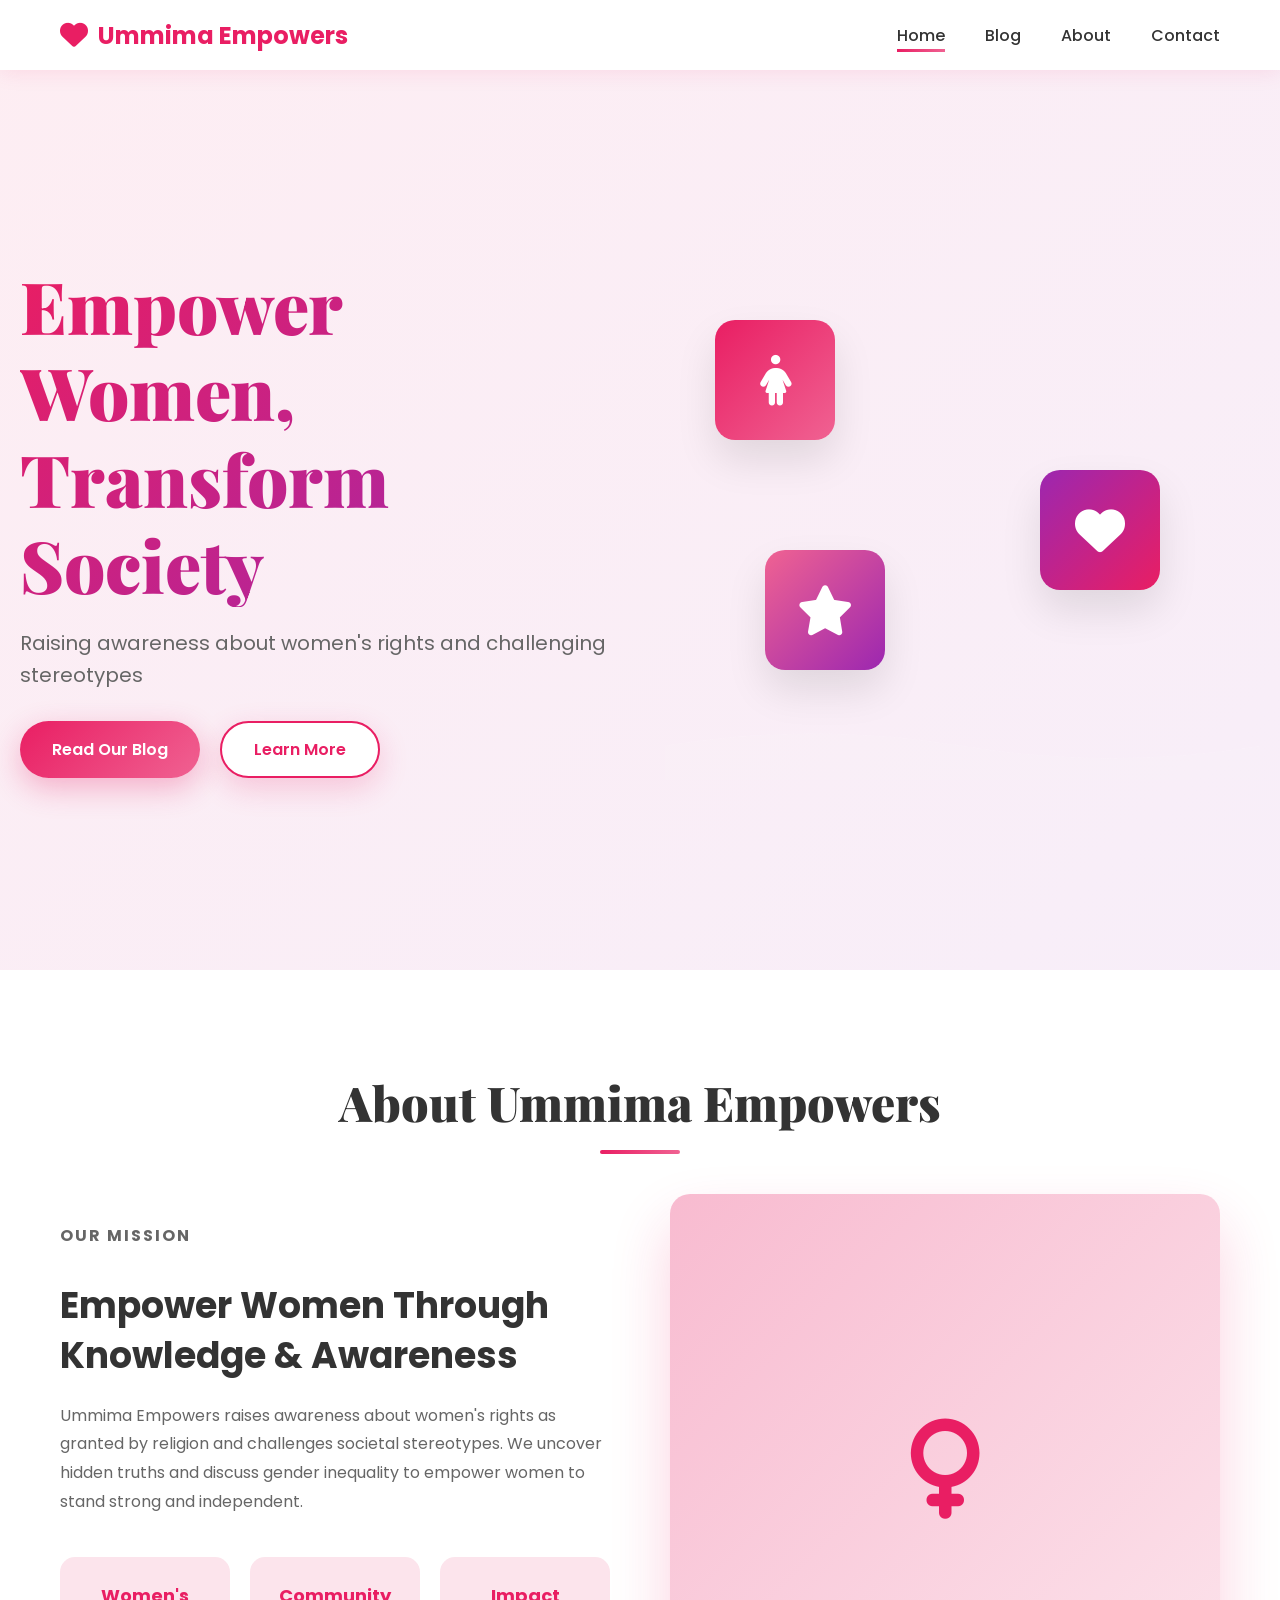
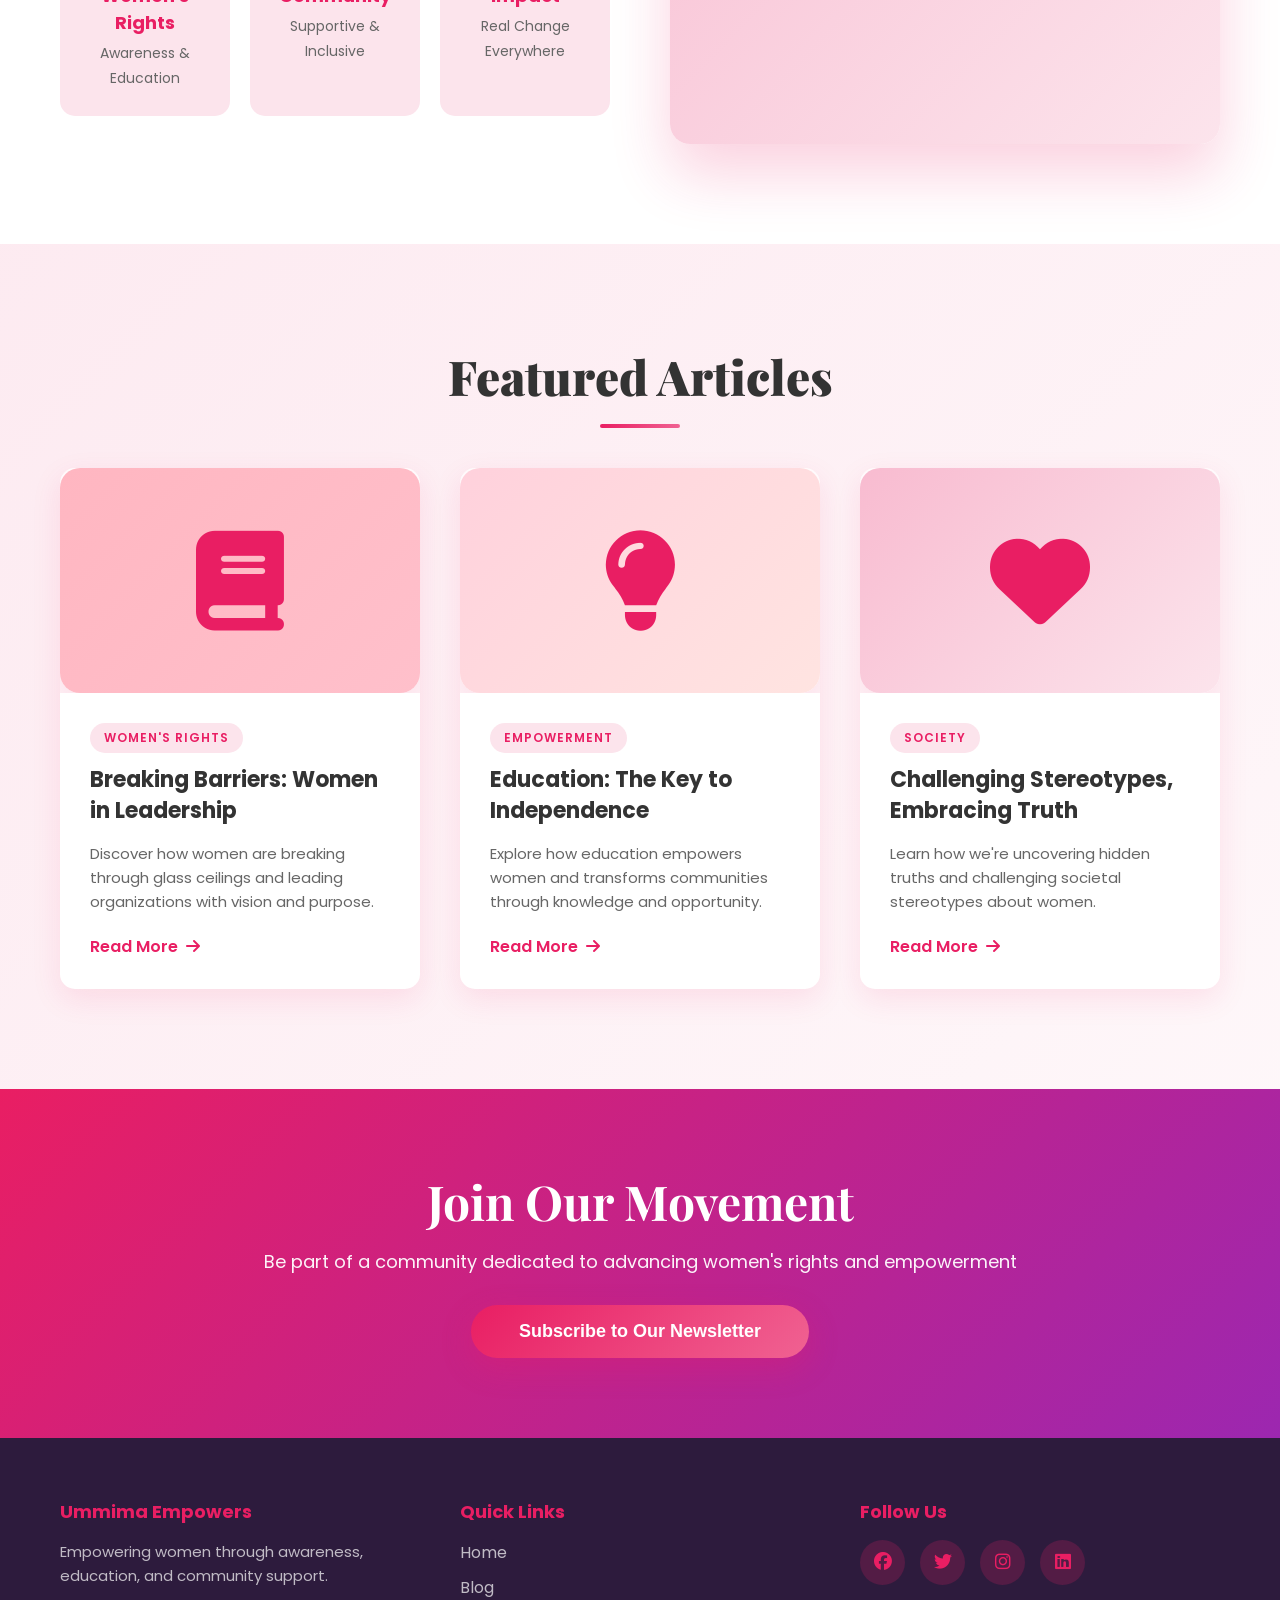
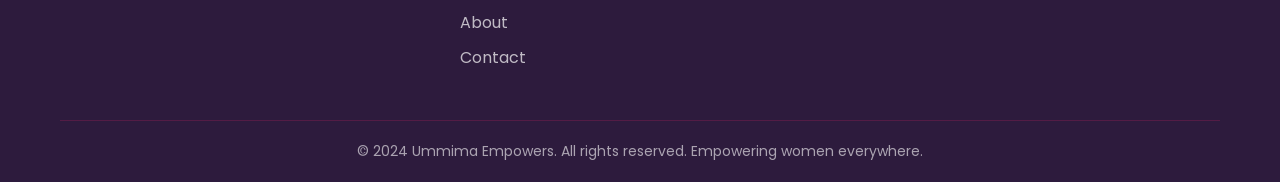
==== index.html @ eef32102 "Initial commit: Create UmmimaEmpowers blogging website with pink theme, animations, and responsive d" ====
<!DOCTYPE html>
<html lang="en">
<head>
    <meta charset="UTF-8">
    <meta name="viewport" content="width=device-width, initial-scale=1.0">
    <title>Ummima Empowers - Women's Rights & Empowerment</title>
    <link rel="stylesheet" href="css/styles.css">
    <link rel="stylesheet" href="https://cdnjs.cloudflare.com/ajax/libs/font-awesome/6.4.0/css/all.min.css">
    <link href="https://fonts.googleapis.com/css2?family=Poppins:wght@300;400;600;700;800&family=Playfair+Display:wght@700;900&display=swap" rel="stylesheet">
</head>
<body>
    <!-- Navigation Bar -->
    <nav class="navbar">
        <div class="nav-container">
            <div class="logo">
                <i class="fas fa-heart"></i>
                <span>Ummima Empowers</span>
            </div>
            <ul class="nav-menu">
                <li><a href="#home" class="nav-link active">Home</a></li>
                <li><a href="blog.html" class="nav-link">Blog</a></li>
                <li><a href="#about" class="nav-link">About</a></li>
                <li><a href="#contact" class="nav-link">Contact</a></li>
            </ul>
            <div class="hamburger">
                <span></span>
                <span></span>
                <span></span>
            </div>
        </div>
    </nav>

    <!-- Hero Section -->
    <section id="home" class="hero">
        <div class="hero-content">
            <h1 class="hero-title">Empower Women, Transform Society</h1>
            <p class="hero-subtitle">Raising awareness about women's rights and challenging stereotypes</p>
            <div class="hero-buttons">
                <a href="blog.html" class="btn btn-primary">Read Our Blog</a>
                <a href="#about" class="btn btn-secondary">Learn More</a>
            </div>
        </div>
        <div class="hero-image">
            <div class="floating-card card-1">
                <i class="fas fa-female"></i>
            </div>
            <div class="floating-card card-2">
                <i class="fas fa-heart"></i>
            </div>
            <div class="floating-card card-3">
                <i class="fas fa-star"></i>
            </div>
            <svg class="wave" viewBox="0 0 1200 120" preserveAspectRatio="none">
                <path d="M0,50 Q300,0 600,50 T1200,50 L1200,120 L0,120 Z" fill="#fff"></path>
            </svg>
        </div>
    </section>

    <!-- About Section -->
    <section id="about" class="about">
        <div class="container">
            <h2 class="section-title">About Ummima Empowers</h2>
            <div class="about-content">
                <div class="about-text">
                    <p class="highlight-text">Our Mission</p>
                    <h3>Empower Women Through Knowledge & Awareness</h3>
                    <p>Ummima Empowers raises awareness about women's rights as granted by religion and challenges societal stereotypes. We uncover hidden truths and discuss gender inequality to empower women to stand strong and independent.</p>
                    <div class="stats">
                        <div class="stat-item">
                            <h4>Women's Rights</h4>
                            <p>Awareness & Education</p>
                        </div>
                        <div class="stat-item">
                            <h4>Community</h4>
                            <p>Supportive & Inclusive</p>
                        </div>
                        <div class="stat-item">
                            <h4>Impact</h4>
                            <p>Real Change Everywhere</p>
                        </div>
                    </div>
                </div>
                <div class="about-image">
                    <div class="image-wrapper">
                        <div class="image-placeholder">
                            <i class="fas fa-venus"></i>
                        </div>
                    </div>
                </div>
            </div>
        </div>
    </section>

    <!-- Featured Articles -->
    <section class="featured-articles">
        <div class="container">
            <h2 class="section-title">Featured Articles</h2>
            <div class="articles-grid">
                <article class="article-card">
                    <div class="article-image">
                        <div class="image-placeholder pink-1">
                            <i class="fas fa-book"></i>
                        </div>
                    </div>
                    <div class="article-content">
                        <span class="article-category">Women's Rights</span>
                        <h3>Breaking Barriers: Women in Leadership</h3>
                        <p>Discover how women are breaking through glass ceilings and leading organizations with vision and purpose.</p>
                        <a href="blog.html" class="read-more">Read More <i class="fas fa-arrow-right"></i></a>
                    </div>
                </article>

                <article class="article-card">
                    <div class="article-image">
                        <div class="image-placeholder pink-2">
                            <i class="fas fa-lightbulb"></i>
                        </div>
                    </div>
                    <div class="article-content">
                        <span class="article-category">Empowerment</span>
                        <h3>Education: The Key to Independence</h3>
                        <p>Explore how education empowers women and transforms communities through knowledge and opportunity.</p>
                        <a href="blog.html" class="read-more">Read More <i class="fas fa-arrow-right"></i></a>
                    </div>
                </article>

                <article class="article-card">
                    <div class="article-image">
                        <div class="image-placeholder pink-3">
                            <i class="fas fa-heart"></i>
                        </div>
                    </div>
                    <div class="article-content">
                        <span class="article-category">Society</span>
                        <h3>Challenging Stereotypes, Embracing Truth</h3>
                        <p>Learn how we're uncovering hidden truths and challenging societal stereotypes about women.</p>
                        <a href="blog.html" class="read-more">Read More <i class="fas fa-arrow-right"></i></a>
                    </div>
                </article>
            </div>
        </div>
    </section>

    <!-- Call to Action -->
    <section class="cta-section">
        <div class="container">
            <h2>Join Our Movement</h2>
            <p>Be part of a community dedicated to advancing women's rights and empowerment</p>
            <button class="btn btn-primary btn-large">Subscribe to Our Newsletter</button>
        </div>
    </section>

    <!-- Footer -->
    <footer class="footer">
        <div class="container">
            <div class="footer-content">
                <div class="footer-section">
                    <h4>Ummima Empowers</h4>
                    <p>Empowering women through awareness, education, and community support.</p>
                </div>
                <div class="footer-section">
                    <h4>Quick Links</h4>
                    <ul>
                        <li><a href="#home">Home</a></li>
                        <li><a href="blog.html">Blog</a></li>
                        <li><a href="#about">About</a></li>
                        <li><a href="#contact">Contact</a></li>
                    </ul>
                </div>
                <div class="footer-section">
                    <h4>Follow Us</h4>
                    <div class="social-links">
                        <a href="#" class="social-link"><i class="fab fa-facebook"></i></a>
                        <a href="#" class="social-link"><i class="fab fa-twitter"></i></a>
                        <a href="#" class="social-link"><i class="fab fa-instagram"></i></a>
                        <a href="#" class="social-link"><i class="fab fa-linkedin"></i></a>
                    </div>
                </div>
            </div>
            <div class="footer-bottom">
                <p>&copy; 2024 Ummima Empowers. All rights reserved. Empowering women everywhere.</p>
            </div>
        </div>
    </footer>

    <script src="js/script.js"></script>
</body>
</html>
---- css/styles.css ----
:root {
    --primary-pink: #E91E63;
    --light-pink: #F8BBD0;
    --lighter-pink: #FCE4EC;
    --dark-pink: #C2185B;
    --accent-purple: #9C27B0;
    --accent-rose: #F06292;
    --dark-bg: #2d1b3d;
    --text-dark: #333333;
    --text-light: #666666;
    --white: #ffffff;
    --light-gray: #f5f5f5;
    --border-color: #e0e0e0;
}

* {
    margin: 0;
    padding: 0;
    box-sizing: border-box;
}

html {
    scroll-behavior: smooth;
}

body {
    font-family: 'Poppins', sans-serif;
    color: var(--text-dark);
    background-color: var(--white);
    overflow-x: hidden;
}

.container {
    max-width: 1200px;
    margin: 0 auto;
    padding: 0 20px;
}

/* ===== NAVIGATION ===== */
.navbar {
    position: fixed;
    top: 0;
    width: 100%;
    background: rgba(255, 255, 255, 0.95);
    backdrop-filter: blur(10px);
    box-shadow: 0 2px 20px rgba(233, 30, 99, 0.1);
    z-index: 1000;
    transition: all 0.3s ease;
}

.nav-container {
    max-width: 1200px;
    margin: 0 auto;
    padding: 0 20px;
    display: flex;
    justify-content: space-between;
    align-items: center;
    height: 70px;
}

.logo {
    font-size: 24px;
    font-weight: 700;
    color: var(--primary-pink);
    display: flex;
    align-items: center;
    gap: 10px;
    animation: fadeInDown 0.6s ease;
}

.logo i {
    font-size: 28px;
}

.nav-menu {
    display: flex;
    list-style: none;
    gap: 40px;
    animation: fadeInDown 0.6s ease 0.1s both;
}

.nav-link {
    text-decoration: none;
    color: var(--text-dark);
    font-weight: 500;
    position: relative;
    transition: all 0.3s ease;
}

.nav-link::after {
    content: '';
    position: absolute;
    bottom: -5px;
    left: 0;
    width: 0;
    height: 3px;
    background: linear-gradient(90deg, var(--primary-pink), var(--accent-rose));
    transition: width 0.3s ease;
}

.nav-link:hover::after,
.nav-link.active::after {
    width: 100%;
}

.hamburger {
    display: none;
    flex-direction: column;
    cursor: pointer;
    gap: 5px;
}

.hamburger span {
    width: 25px;
    height: 3px;
    background: var(--primary-pink);
    border-radius: 3px;
    transition: all 0.3s ease;
}

/* ===== HERO SECTION ===== */
.hero {
    margin-top: 70px;
    padding: 100px 20px;
    background: linear-gradient(135deg, rgba(233, 30, 99, 0.08) 0%, rgba(156, 39, 176, 0.08) 100%);
    min-height: 100vh;
    display: flex;
    align-items: center;
    justify-content: space-between;
    gap: 50px;
    position: relative;
    overflow: hidden;
}

.hero-content {
    flex: 1;
    z-index: 2;
    animation: slideInLeft 0.8s ease;
}

.hero-title {
    font-family: 'Playfair Display', serif;
    font-size: 72px;
    font-weight: 900;
    color: var(--text-dark);
    margin-bottom: 20px;
    line-height: 1.2;
    background: linear-gradient(135deg, var(--primary-pink), var(--accent-purple));
    -webkit-background-clip: text;
    -webkit-text-fill-color: transparent;
    background-clip: text;
}

.hero-subtitle {
    font-size: 20px;
    color: var(--text-light);
    margin-bottom: 30px;
    line-height: 1.6;
}

.hero-buttons {
    display: flex;
    gap: 20px;
    flex-wrap: wrap;
}

.btn {
    padding: 14px 32px;
    border: none;
    border-radius: 50px;
    font-size: 16px;
    font-weight: 600;
    cursor: pointer;
    transition: all 0.3s ease;
    text-decoration: none;
    display: inline-flex;
    align-items: center;
    gap: 8px;
    position: relative;
    overflow: hidden;
}

.btn::before {
    content: '';
    position: absolute;
    top: 50%;
    left: 50%;
    width: 0;
    height: 0;
    border-radius: 50%;
    background: rgba(255, 255, 255, 0.3);
    transform: translate(-50%, -50%);
    transition: width 0.6s, height 0.6s;
}

.btn:hover::before {
    width: 300px;
    height: 300px;
}

.btn-primary {
    background: linear-gradient(135deg, var(--primary-pink), var(--accent-rose));
    color: var(--white);
    box-shadow: 0 10px 30px rgba(233, 30, 99, 0.3);
}

.btn-primary:hover {
    transform: translateY(-3px);
    box-shadow: 0 15px 40px rgba(233, 30, 99, 0.4);
}

.btn-secondary {
    background: var(--white);
    color: var(--primary-pink);
    border: 2px solid var(--primary-pink);
    box-shadow: 0 10px 30px rgba(233, 30, 99, 0.2);
}

.btn-secondary:hover {
    background: var(--lighter-pink);
    transform: translateY(-3px);
}

.btn-large {
    padding: 16px 48px;
    font-size: 18px;
}

.btn-full {
    width: 100%;
}

.hero-image {
    flex: 1;
    position: relative;
    height: 500px;
    animation: slideInRight 0.8s ease;
}

.floating-card {
    position: absolute;
    width: 120px;
    height: 120px;
    border-radius: 20px;
    display: flex;
    align-items: center;
    justify-content: center;
    font-size: 50px;
    color: var(--white);
    box-shadow: 0 20px 40px rgba(0, 0, 0, 0.1);
    animation: float 4s ease-in-out infinite;
}

.card-1 {
    background: linear-gradient(135deg, var(--primary-pink), var(--accent-rose));
    top: 50px;
    left: 50px;
    animation-delay: 0s;
}

.card-2 {
    background: linear-gradient(135deg, var(--accent-purple), var(--primary-pink));
    top: 200px;
    right: 100px;
    animation-delay: 1s;
}

.card-3 {
    background: linear-gradient(135deg, var(--accent-rose), var(--accent-purple));
    bottom: 100px;
    left: 100px;
    animation-delay: 2s;
}

.wave {
    position: absolute;
    bottom: -10px;
    left: 0;
    width: 100%;
    opacity: 0.1;
}

/* ===== ABOUT SECTION ===== */
.about {
    padding: 100px 20px;
    background: var(--white);
}

.section-title {
    font-family: 'Playfair Display', serif;
    font-size: 48px;
    font-weight: 900;
    text-align: center;
    margin-bottom: 60px;
    color: var(--text-dark);
    position: relative;
    animation: fadeInUp 0.8s ease;
}

.section-title::after {
    content: '';
    position: absolute;
    bottom: -20px;
    left: 50%;
    transform: translateX(-50%);
    width: 80px;
    height: 4px;
    background: linear-gradient(90deg, var(--primary-pink), var(--accent-rose));
    border-radius: 2px;
}

.about-content {
    display: grid;
    grid-template-columns: 1fr 1fr;
    gap: 60px;
    align-items: center;
    animation: fadeInUp 0.8s ease 0.2s both;
}

.about-text h3 {
    font-size: 36px;
    color: var(--text-dark);
    margin: 15px 0 20px 0;
    line-height: 1.4;
}

.about-text p {
    font-size: 16px;
    color: var(--text-light);
    line-height: 1.8;
    margin-bottom: 30px;
}

.highlight-text {
    color: var(--primary-pink);
    font-weight: 700;
    font-size: 14px;
    text-transform: uppercase;
    letter-spacing: 2px;
}

.stats {
    display: grid;
    grid-template-columns: repeat(3, 1fr);
    gap: 20px;
    margin-top: 40px;
}

.stat-item {
    padding: 25px;
    background: var(--lighter-pink);
    border-radius: 15px;
    text-align: center;
    transition: all 0.3s ease;
}

.stat-item:hover {
    background: var(--light-pink);
    transform: translateY(-5px);
}

.stat-item h4 {
    color: var(--primary-pink);
    font-size: 18px;
    margin-bottom: 5px;
}

.stat-item p {
    font-size: 14px;
    color: var(--text-light);
    margin: 0;
}

.about-image {
    position: relative;
    animation: slideInRight 0.8s ease 0.4s both;
}

.image-wrapper {
    position: relative;
    width: 100%;
    aspect-ratio: 1;
}

.image-placeholder {
    width: 100%;
    height: 100%;
    border-radius: 20px;
    display: flex;
    align-items: center;
    justify-content: center;
    font-size: 100px;
    background: linear-gradient(135deg, var(--light-pink), var(--lighter-pink));
    color: var(--primary-pink);
    box-shadow: 0 30px 60px rgba(233, 30, 99, 0.2);
    animation: pulse 3s ease-in-out infinite;
}

.image-placeholder.pink-1 {
    background: linear-gradient(135deg, #FFB6C1, #FFC0CB);
}

.image-placeholder.pink-2 {
    background: linear-gradient(135deg, #FFD1DC, #FFE4E1);
}

.image-placeholder.pink-3 {
    background: linear-gradient(135deg, #F8BBD0, #FCE4EC);
}

.image-placeholder.pink-gradient {
    background: linear-gradient(135deg, var(--primary-pink), var(--accent-rose));
    color: var(--white);
}

.image-placeholder.pink-gradient-alt {
    background: linear-gradient(135deg, var(--accent-purple), var(--primary-pink));
    color: var(--white);
}

.image-placeholder.large {
    font-size: 120px;
}

/* ===== FEATURED ARTICLES ===== */
.featured-articles {
    padding: 100px 20px;
    background: linear-gradient(135deg, rgba(248, 187, 208, 0.3) 0%, rgba(252, 228, 236, 0.3) 100%);
}

.articles-grid {
    display: grid;
    grid-template-columns: repeat(auto-fit, minmax(300px, 1fr));
    gap: 40px;
    animation: fadeInUp 0.8s ease 0.2s both;
}

.article-card {
    background: var(--white);
    border-radius: 15px;
    overflow: hidden;
    box-shadow: 0 10px 30px rgba(233, 30, 99, 0.1);
    transition: all 0.3s ease;
    animation: slideUp 0.6s ease;
}

.article-card:hover {
    transform: translateY(-10px);
    box-shadow: 0 20px 50px rgba(233, 30, 99, 0.2);
}

.article-image {
    width: 100%;
    aspect-ratio: 16 / 10;
    overflow: hidden;
}

.article-content {
    padding: 30px;
}

.article-category {
    display: inline-block;
    background: var(--lighter-pink);
    color: var(--primary-pink);
    padding: 6px 14px;
    border-radius: 20px;
    font-size: 12px;
    font-weight: 600;
    text-transform: uppercase;
    letter-spacing: 1px;
    margin-bottom: 12px;
}

.article-content h3 {
    font-size: 22px;
    color: var(--text-dark);
    margin-bottom: 15px;
    line-height: 1.4;
    transition: all 0.3s ease;
}

.article-card:hover .article-content h3 {
    color: var(--primary-pink);
}

.article-content p {
    font-size: 15px;
    color: var(--text-light);
    line-height: 1.6;
    margin-bottom: 20px;
}

.read-more {
    color: var(--primary-pink);
    text-decoration: none;
    font-weight: 600;
    display: inline-flex;
    align-items: center;
    gap: 8px;
    transition: all 0.3s ease;
}

.read-more:hover {
    gap: 12px;
    color: var(--accent-rose);
}

/* ===== CTA SECTION ===== */
.cta-section {
    padding: 80px 20px;
    background: linear-gradient(135deg, var(--primary-pink), var(--accent-purple));
    color: var(--white);
    text-align: center;
    animation: fadeInUp 0.8s ease;
}

.cta-section h2 {
    font-family: 'Playfair Display', serif;
    font-size: 48px;
    margin-bottom: 15px;
}

.cta-section p {
    font-size: 18px;
    margin-bottom: 30px;
    opacity: 0.95;
}

/* ===== FOOTER ===== */
.footer {
    background: var(--dark-bg);
    color: var(--white);
    padding: 60px 20px 20px;
}

.footer-content {
    display: grid;
    grid-template-columns: repeat(auto-fit, minmax(250px, 1fr));
    gap: 40px;
    margin-bottom: 40px;
    animation: fadeInUp 0.8s ease;
}

.footer-section h4 {
    font-size: 18px;
    margin-bottom: 15px;
    color: var(--primary-pink);
}

.footer-section p {
    color: rgba(255, 255, 255, 0.7);
    line-height: 1.6;
    font-size: 15px;
}

.footer-section ul {
    list-style: none;
}

.footer-section ul li {
    margin-bottom: 10px;
}

.footer-section ul li a {
    color: rgba(255, 255, 255, 0.7);
    text-decoration: none;
    transition: all 0.3s ease;
    display: flex;
    align-items: center;
    gap: 8px;
}

.footer-section ul li a:hover {
    color: var(--primary-pink);
    transform: translateX(5px);
}

.social-links {
    display: flex;
    gap: 15px;
}

.social-link {
    width: 45px;
    height: 45px;
    background: rgba(233, 30, 99, 0.2);
    border-radius: 50%;
    display: flex;
    align-items: center;
    justify-content: center;
    color: var(--primary-pink);
    text-decoration: none;
    transition: all 0.3s ease;
    font-size: 18px;
}

.social-link:hover {
    background: var(--primary-pink);
    color: var(--white);
    transform: translateY(-5px);
}

.footer-bottom {
    text-align: center;
    padding-top: 20px;
    border-top: 1px solid rgba(233, 30, 99, 0.2);
    color: rgba(255, 255, 255, 0.6);
    font-size: 14px;
}

/* ===== ANIMATIONS ===== */
@keyframes fadeInDown {
    from {
        opacity: 0;
        transform: translateY(-30px);
    }
    to {
        opacity: 1;
        transform: translateY(0);
    }
}

@keyframes fadeInUp {
    from {
        opacity: 0;
        transform: translateY(30px);
    }
    to {
        opacity: 1;
        transform: translateY(0);
    }
}

@keyframes slideInLeft {
    from {
        opacity: 0;
        transform: translateX(-50px);
    }
    to {
        opacity: 1;
        transform: translateX(0);
    }
}

@keyframes slideInRight {
    from {
        opacity: 0;
        transform: translateX(50px);
    }
    to {
        opacity: 1;
        transform: translateX(0);
    }
}

@keyframes slideUp {
    from {
        opacity: 0;
        transform: translateY(20px);
    }
    to {
        opacity: 1;
        transform: translateY(0);
    }
}

@keyframes float {
    0%, 100% {
        transform: translateY(0px);
    }
    50% {
        transform: translateY(-20px);
    }
}

@keyframes pulse {
    0%, 100% {
        transform: scale(1);
    }
    50% {
        transform: scale(1.02);
    }
}

/* ===== RESPONSIVE ===== */
@media (max-width: 768px) {
    .hamburger {
        display: flex;
    }

    .nav-menu {
        position: absolute;
        top: 70px;
        left: 0;
        width: 100%;
        background: var(--white);
        flex-direction: column;
        gap: 0;
        max-height: 0;
        overflow: hidden;
        transition: max-height 0.3s ease;
    }

    .nav-menu.active {
        max-height: 400px;
    }

    .nav-menu li {
        border-bottom: 1px solid var(--border-color);
    }

    .nav-link {
        display: block;
        padding: 15px 20px;
    }

    .hero {
        flex-direction: column;
        margin-top: 70px;
        padding: 60px 20px;
        min-height: auto;
    }

    .hero-title {
        font-size: 42px;
    }

    .hero-subtitle {
        font-size: 16px;
    }

    .hero-image {
        height: 300px;
    }

    .floating-card {
        width: 80px;
        height: 80px;
        font-size: 35px;
    }

    .hero-buttons {
        flex-direction: column;
    }

    .btn {
        width: 100%;
        justify-content: center;
    }

    .about-content {
        grid-template-columns: 1fr;
        gap: 40px;
    }

    .section-title {
        font-size: 36px;
    }

    .about-text h3 {
        font-size: 28px;
    }

    .stats {
        grid-template-columns: 1fr;
    }

    .articles-grid {
        grid-template-columns: 1fr;
    }

    .cta-section h2 {
        font-size: 36px;
    }

    .cta-section p {
        font-size: 16px;
    }
}
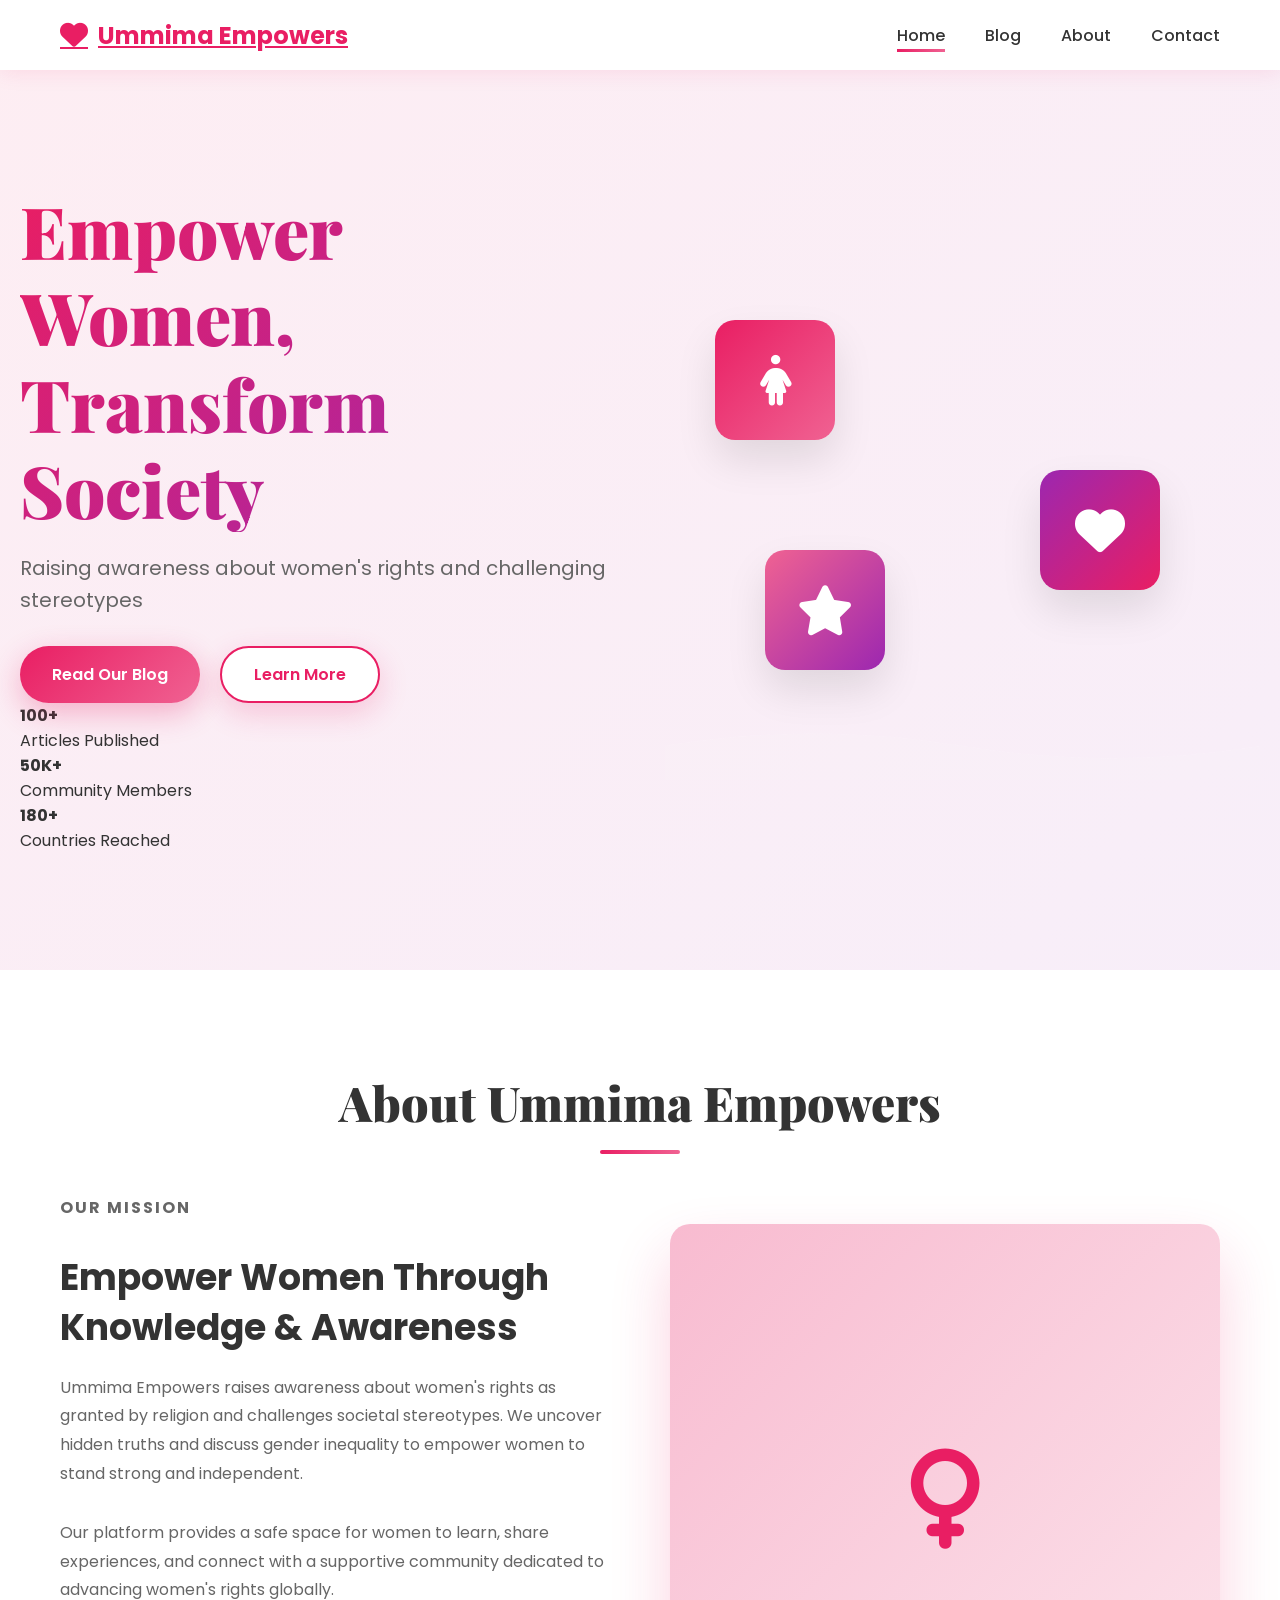
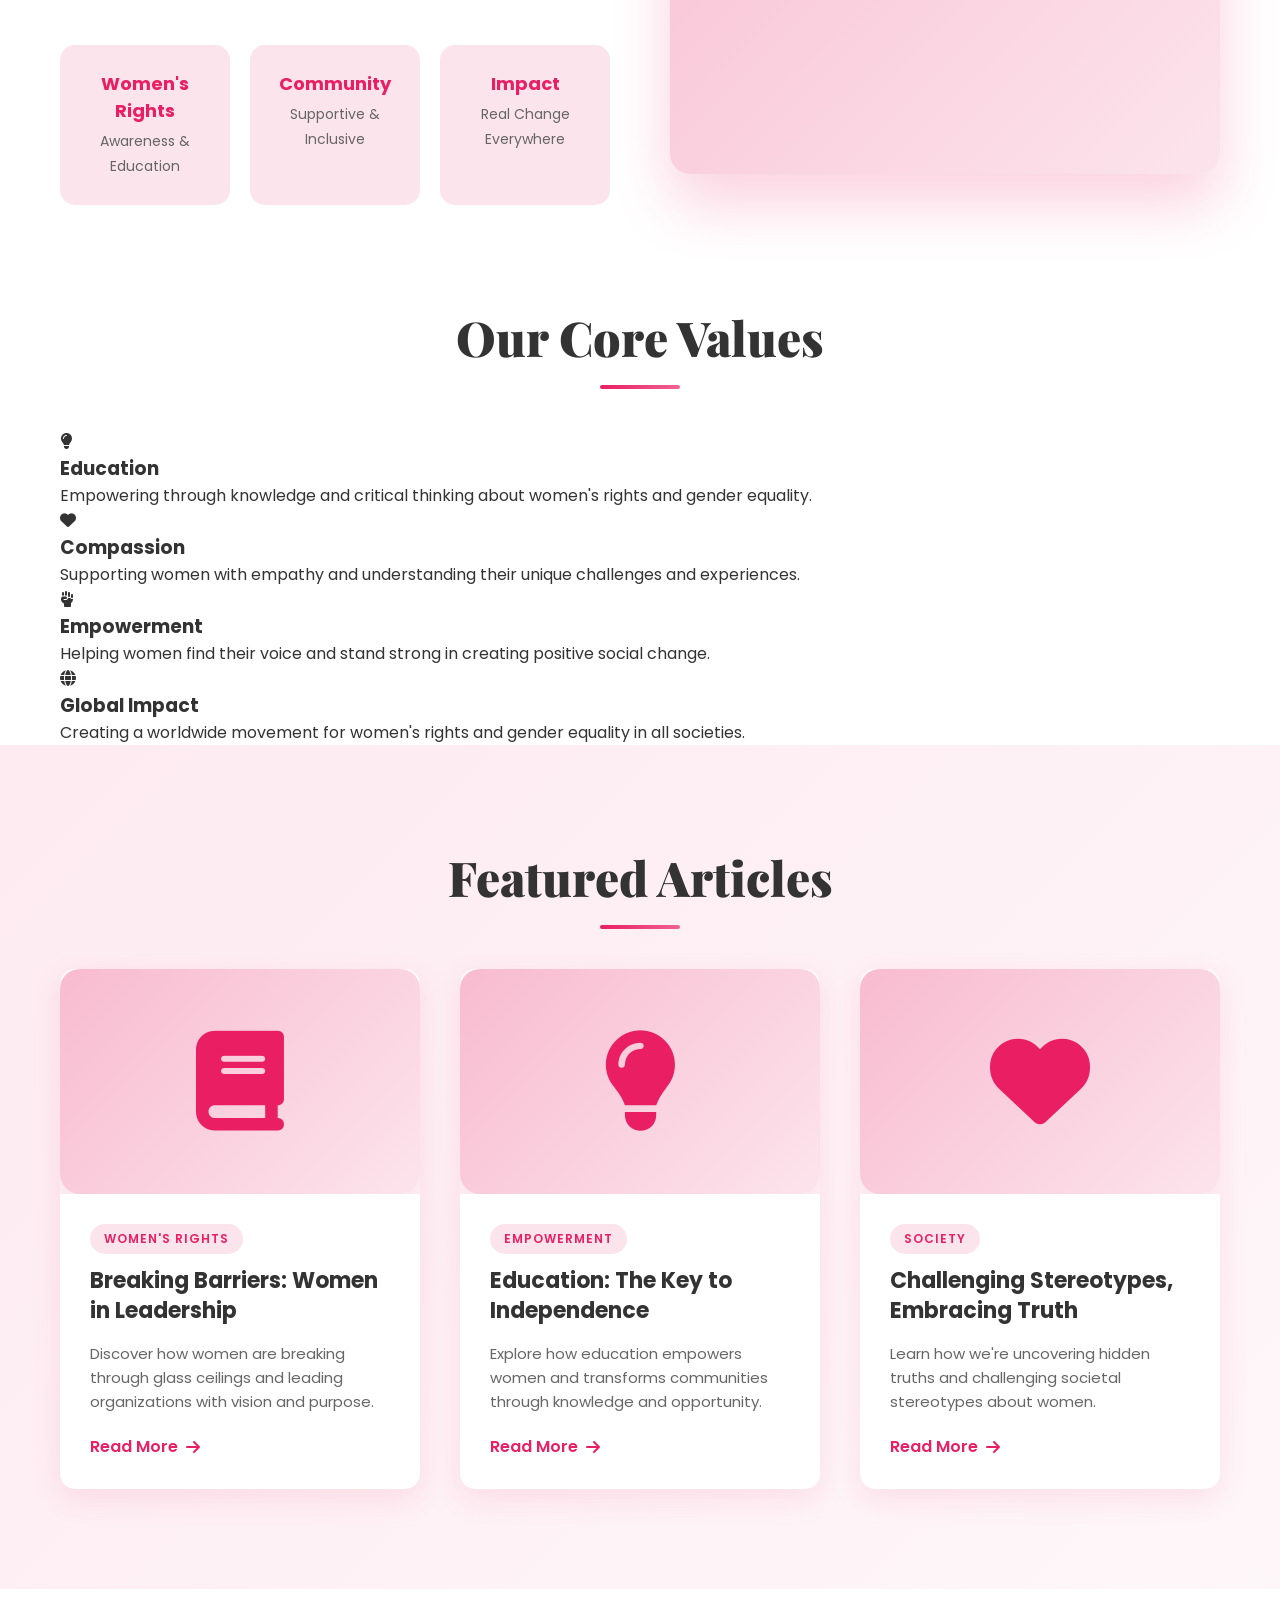
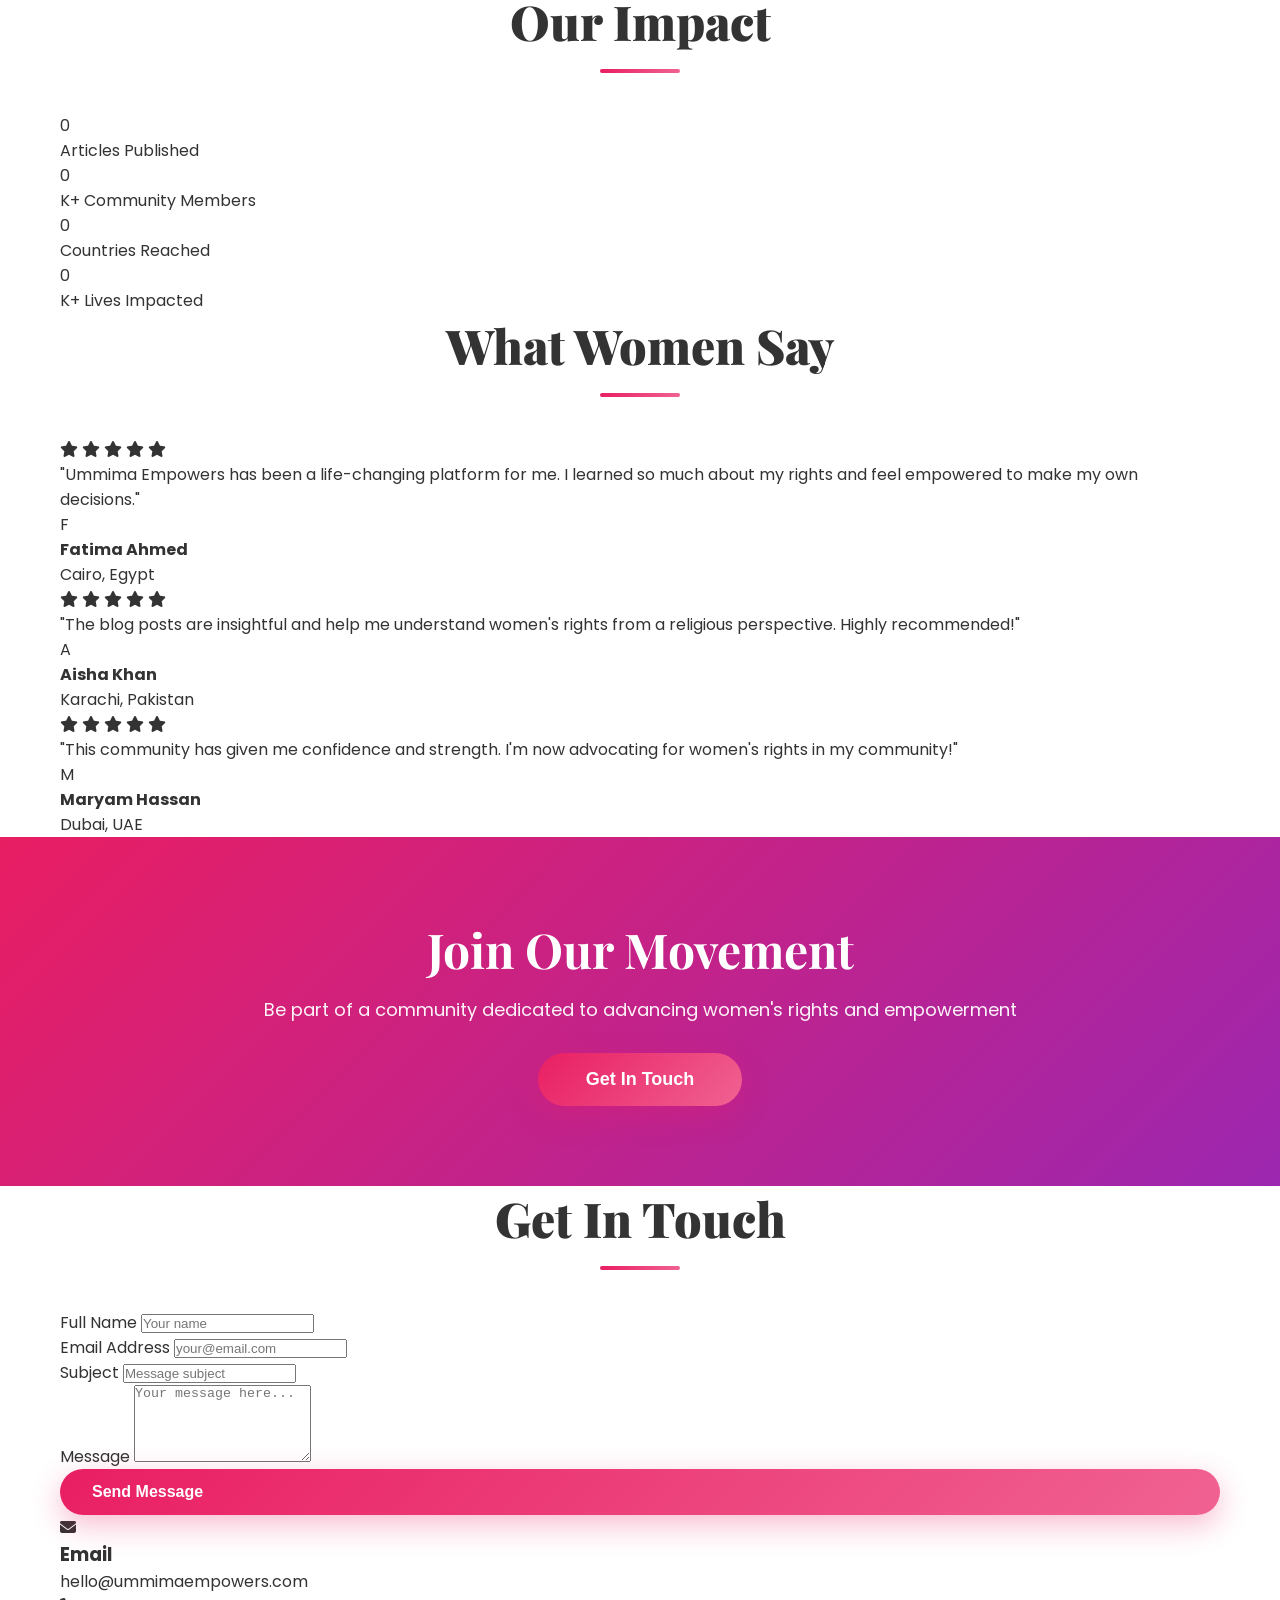
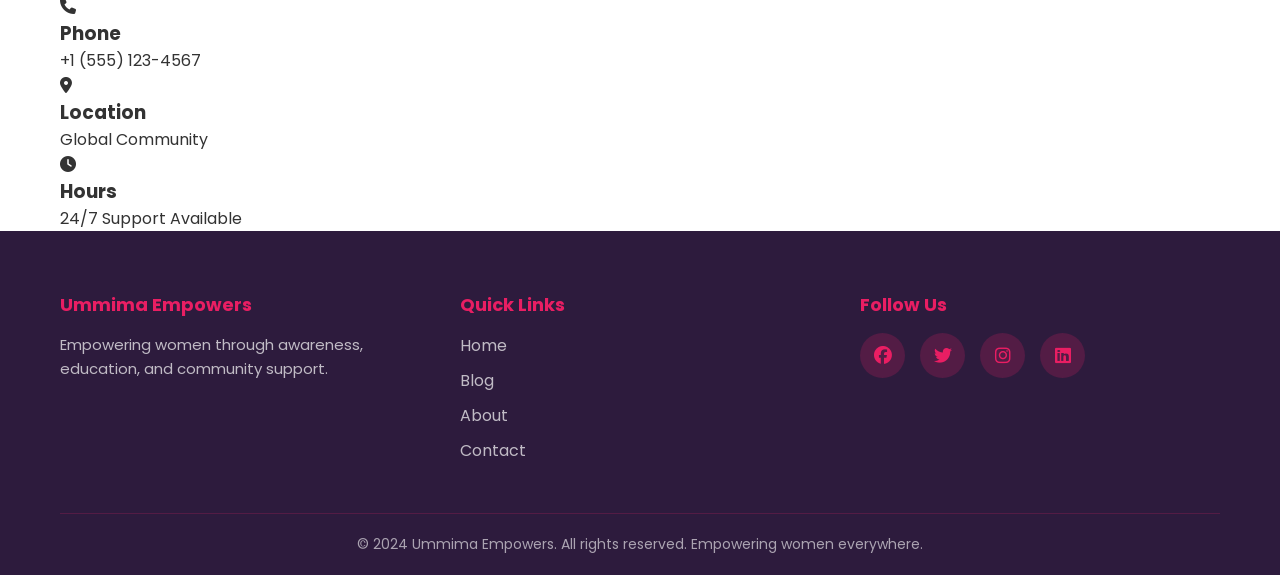
==== commit d1584fac: "Enhance home page with better animations, longer content, working contact form, and improved design" ====
--- a/index.html
+++ b/index.html
@@ -12,10 +12,10 @@
     <!-- Navigation Bar -->
     <nav class="navbar">
         <div class="nav-container">
-            <div class="logo">
+            <a href="index.html" class="logo">
                 <i class="fas fa-heart"></i>
                 <span>Ummima Empowers</span>
-            </div>
+            </a>
             <ul class="nav-menu">
                 <li><a href="#home" class="nav-link active">Home</a></li>
                 <li><a href="blog.html" class="nav-link">Blog</a></li>
@@ -33,12 +33,26 @@
     <!-- Hero Section -->
     <section id="home" class="hero">
         <div class="hero-content">
-            <h1 class="hero-title">Empower Women, Transform Society</h1>
+            <h1 class="hero-title">Empower Women,<br>Transform Society</h1>
             <p class="hero-subtitle">Raising awareness about women's rights and challenging stereotypes</p>
             <div class="hero-buttons">
                 <a href="blog.html" class="btn btn-primary">Read Our Blog</a>
                 <a href="#about" class="btn btn-secondary">Learn More</a>
             </div>
+            <div class="hero-stats">
+                <div class="hero-stat">
+                    <h4>100+</h4>
+                    <p>Articles Published</p>
+                </div>
+                <div class="hero-stat">
+                    <h4>50K+</h4>
+                    <p>Community Members</p>
+                </div>
+                <div class="hero-stat">
+                    <h4>180+</h4>
+                    <p>Countries Reached</p>
+                </div>
+            </div>
         </div>
         <div class="hero-image">
             <div class="floating-card card-1">
@@ -50,6 +64,8 @@
             <div class="floating-card card-3">
                 <i class="fas fa-star"></i>
             </div>
+            <div class="animated-circle circle-1"></div>
+            <div class="animated-circle circle-2"></div>
             <svg class="wave" viewBox="0 0 1200 120" preserveAspectRatio="none">
                 <path d="M0,50 Q300,0 600,50 T1200,50 L1200,120 L0,120 Z" fill="#fff"></path>
             </svg>
@@ -65,16 +81,17 @@
                     <p class="highlight-text">Our Mission</p>
                     <h3>Empower Women Through Knowledge & Awareness</h3>
                     <p>Ummima Empowers raises awareness about women's rights as granted by religion and challenges societal stereotypes. We uncover hidden truths and discuss gender inequality to empower women to stand strong and independent.</p>
+                    <p>Our platform provides a safe space for women to learn, share experiences, and connect with a supportive community dedicated to advancing women's rights globally.</p>
                     <div class="stats">
-                        <div class="stat-item">
+                        <div class="stat-item animate-stat">
                             <h4>Women's Rights</h4>
                             <p>Awareness & Education</p>
                         </div>
-                        <div class="stat-item">
+                        <div class="stat-item animate-stat">
                             <h4>Community</h4>
                             <p>Supportive & Inclusive</p>
                         </div>
-                        <div class="stat-item">
+                        <div class="stat-item animate-stat">
                             <h4>Impact</h4>
                             <p>Real Change Everywhere</p>
                         </div>
@@ -82,10 +99,47 @@
                 </div>
                 <div class="about-image">
                     <div class="image-wrapper">
-                        <div class="image-placeholder">
+                        <div class="image-placeholder gradient-pink">
                             <i class="fas fa-venus"></i>
                         </div>
                     </div>
+                </div>
+            </div>
+        </div>
+    </section>
+
+    <!-- Values Section -->
+    <section class="values-section">
+        <div class="container">
+            <h2 class="section-title">Our Core Values</h2>
+            <div class="values-grid">
+                <div class="value-card">
+                    <div class="value-icon">
+                        <i class="fas fa-lightbulb"></i>
+                    </div>
+                    <h3>Education</h3>
+                    <p>Empowering through knowledge and critical thinking about women's rights and gender equality.</p>
+                </div>
+                <div class="value-card">
+                    <div class="value-icon">
+                        <i class="fas fa-heart"></i>
+                    </div>
+                    <h3>Compassion</h3>
+                    <p>Supporting women with empathy and understanding their unique challenges and experiences.</p>
+                </div>
+                <div class="value-card">
+                    <div class="value-icon">
+                        <i class="fas fa-fist-raised"></i>
+                    </div>
+                    <h3>Empowerment</h3>
+                    <p>Helping women find their voice and stand strong in creating positive social change.</p>
+                </div>
+                <div class="value-card">
+                    <div class="value-icon">
+                        <i class="fas fa-globe"></i>
+                    </div>
+                    <h3>Global Impact</h3>
+                    <p>Creating a worldwide movement for women's rights and gender equality in all societies.</p>
                 </div>
             </div>
         </div>
@@ -98,9 +152,10 @@
             <div class="articles-grid">
                 <article class="article-card">
                     <div class="article-image">
-                        <div class="image-placeholder pink-1">
+                        <div class="image-placeholder pink-gradient-1">
                             <i class="fas fa-book"></i>
                         </div>
+                        <span class="article-badge">Featured</span>
                     </div>
                     <div class="article-content">
                         <span class="article-category">Women's Rights</span>
@@ -112,7 +167,7 @@
 
                 <article class="article-card">
                     <div class="article-image">
-                        <div class="image-placeholder pink-2">
+                        <div class="image-placeholder pink-gradient-2">
                             <i class="fas fa-lightbulb"></i>
                         </div>
                     </div>
@@ -126,7 +181,7 @@
 
                 <article class="article-card">
                     <div class="article-image">
-                        <div class="image-placeholder pink-3">
+                        <div class="image-placeholder pink-gradient-3">
                             <i class="fas fa-heart"></i>
                         </div>
                     </div>
@@ -141,12 +196,152 @@
         </div>
     </section>
 
+    <!-- Statistics Section -->
+    <section class="statistics-section">
+        <div class="container">
+            <h2 class="section-title white-text">Our Impact</h2>
+            <div class="statistics-grid">
+                <div class="stat-box">
+                    <div class="stat-number" data-target="100">0</div>
+                    <p>Articles Published</p>
+                </div>
+                <div class="stat-box">
+                    <div class="stat-number" data-target="50">0</div>
+                    <p>K+ Community Members</p>
+                </div>
+                <div class="stat-box">
+                    <div class="stat-number" data-target="180">0</div>
+                    <p>Countries Reached</p>
+                </div>
+                <div class="stat-box">
+                    <div class="stat-number" data-target="10">0</div>
+                    <p>K+ Lives Impacted</p>
+                </div>
+            </div>
+        </div>
+    </section>
+
+    <!-- Testimonials Section -->
+    <section class="testimonials-section">
+        <div class="container">
+            <h2 class="section-title">What Women Say</h2>
+            <div class="testimonials-grid">
+                <div class="testimonial-card">
+                    <div class="stars">
+                        <i class="fas fa-star"></i>
+                        <i class="fas fa-star"></i>
+                        <i class="fas fa-star"></i>
+                        <i class="fas fa-star"></i>
+                        <i class="fas fa-star"></i>
+                    </div>
+                    <p class="testimonial-text">"Ummima Empowers has been a life-changing platform for me. I learned so much about my rights and feel empowered to make my own decisions."</p>
+                    <div class="testimonial-author">
+                        <div class="author-avatar">F</div>
+                        <div>
+                            <h4>Fatima Ahmed</h4>
+                            <p>Cairo, Egypt</p>
+                        </div>
+                    </div>
+                </div>
+
+                <div class="testimonial-card">
+                    <div class="stars">
+                        <i class="fas fa-star"></i>
+                        <i class="fas fa-star"></i>
+                        <i class="fas fa-star"></i>
+                        <i class="fas fa-star"></i>
+                        <i class="fas fa-star"></i>
+                    </div>
+                    <p class="testimonial-text">"The blog posts are insightful and help me understand women's rights from a religious perspective. Highly recommended!"</p>
+                    <div class="testimonial-author">
+                        <div class="author-avatar">A</div>
+                        <div>
+                            <h4>Aisha Khan</h4>
+                            <p>Karachi, Pakistan</p>
+                        </div>
+                    </div>
+                </div>
+
+                <div class="testimonial-card">
+                    <div class="stars">
+                        <i class="fas fa-star"></i>
+                        <i class="fas fa-star"></i>
+                        <i class="fas fa-star"></i>
+                        <i class="fas fa-star"></i>
+                        <i class="fas fa-star"></i>
+                    </div>
+                    <p class="testimonial-text">"This community has given me confidence and strength. I'm now advocating for women's rights in my community!"</p>
+                    <div class="testimonial-author">
+                        <div class="author-avatar">M</div>
+                        <div>
+                            <h4>Maryam Hassan</h4>
+                            <p>Dubai, UAE</p>
+                        </div>
+                    </div>
+                </div>
+            </div>
+        </div>
+    </section>
+
     <!-- Call to Action -->
     <section class="cta-section">
         <div class="container">
             <h2>Join Our Movement</h2>
             <p>Be part of a community dedicated to advancing women's rights and empowerment</p>
-            <button class="btn btn-primary btn-large">Subscribe to Our Newsletter</button>
+            <button class="btn btn-primary btn-large" onclick="scrollToContact()">Get In Touch</button>
+        </div>
+    </section>
+
+    <!-- Contact Section -->
+    <section id="contact" class="contact-section">
+        <div class="container">
+            <h2 class="section-title">Get In Touch</h2>
+            <div class="contact-content">
+                <div class="contact-form-wrapper">
+                    <form class="contact-form" id="contactForm">
+                        <div class="form-group">
+                            <label for="name">Full Name</label>
+                            <input type="text" id="name" name="name" placeholder="Your name" required>
+                        </div>
+                        <div class="form-group">
+                            <label for="email">Email Address</label>
+                            <input type="email" id="email" name="email" placeholder="your@email.com" required>
+                        </div>
+                        <div class="form-group">
+                            <label for="subject">Subject</label>
+                            <input type="text" id="subject" name="subject" placeholder="Message subject" required>
+                        </div>
+                        <div class="form-group">
+                            <label for="message">Message</label>
+                            <textarea id="message" name="message" placeholder="Your message here..." rows="5" required></textarea>
+                        </div>
+                        <button type="submit" class="btn btn-primary btn-full">Send Message</button>
+                    </form>
+                    <div id="formMessage" class="form-message"></div>
+                </div>
+                <div class="contact-info">
+                    <div class="info-card">
+                        <i class="fas fa-envelope"></i>
+                        <h3>Email</h3>
+                        <p>hello@ummimaempowers.com</p>
+                    </div>
+                    <div class="info-card">
+                        <i class="fas fa-phone"></i>
+                        <h3>Phone</h3>
+                        <p>+1 (555) 123-4567</p>
+                    </div>
+                    <div class="info-card">
+                        <i class="fas fa-map-marker-alt"></i>
+                        <h3>Location</h3>
+                        <p>Global Community</p>
+                    </div>
+                    <div class="info-card">
+                        <i class="fas fa-clock"></i>
+                        <h3>Hours</h3>
+                        <p>24/7 Support Available</p>
+                    </div>
+                </div>
+            </div>
         </div>
     </section>
 
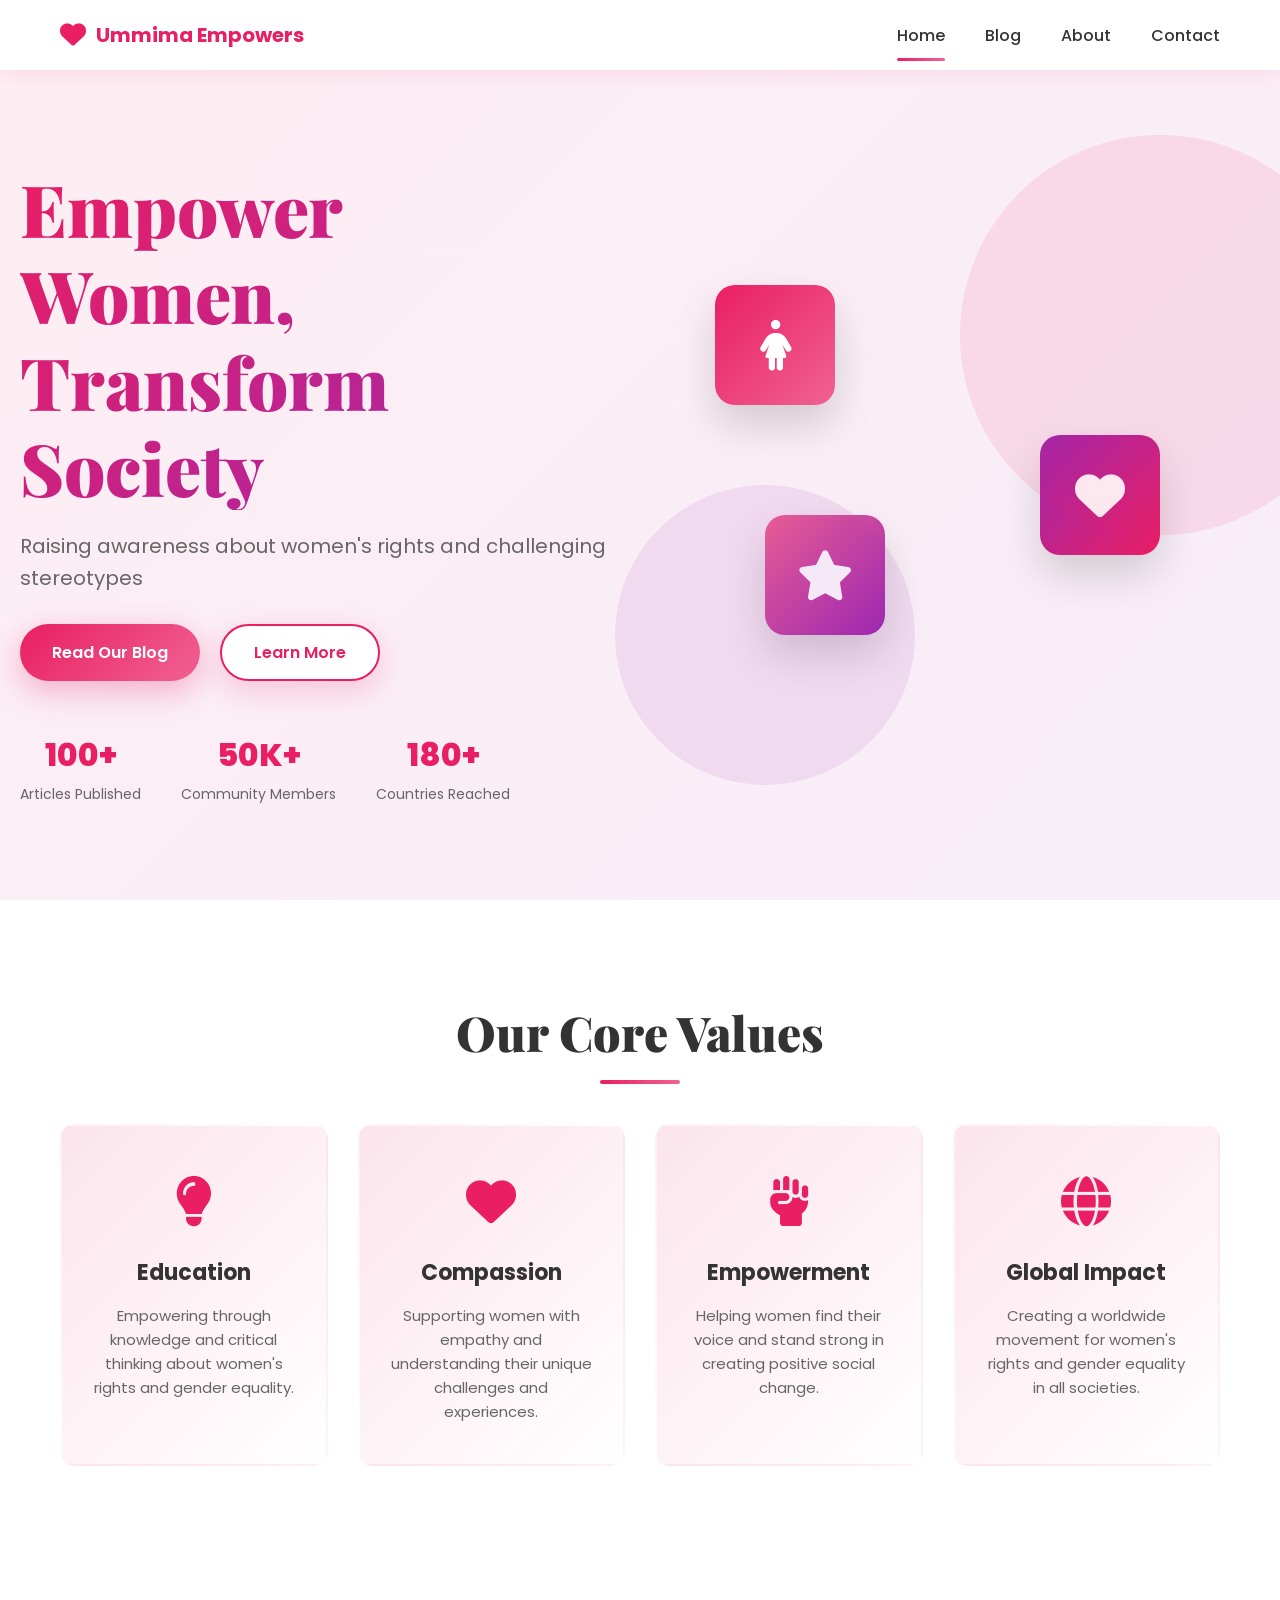
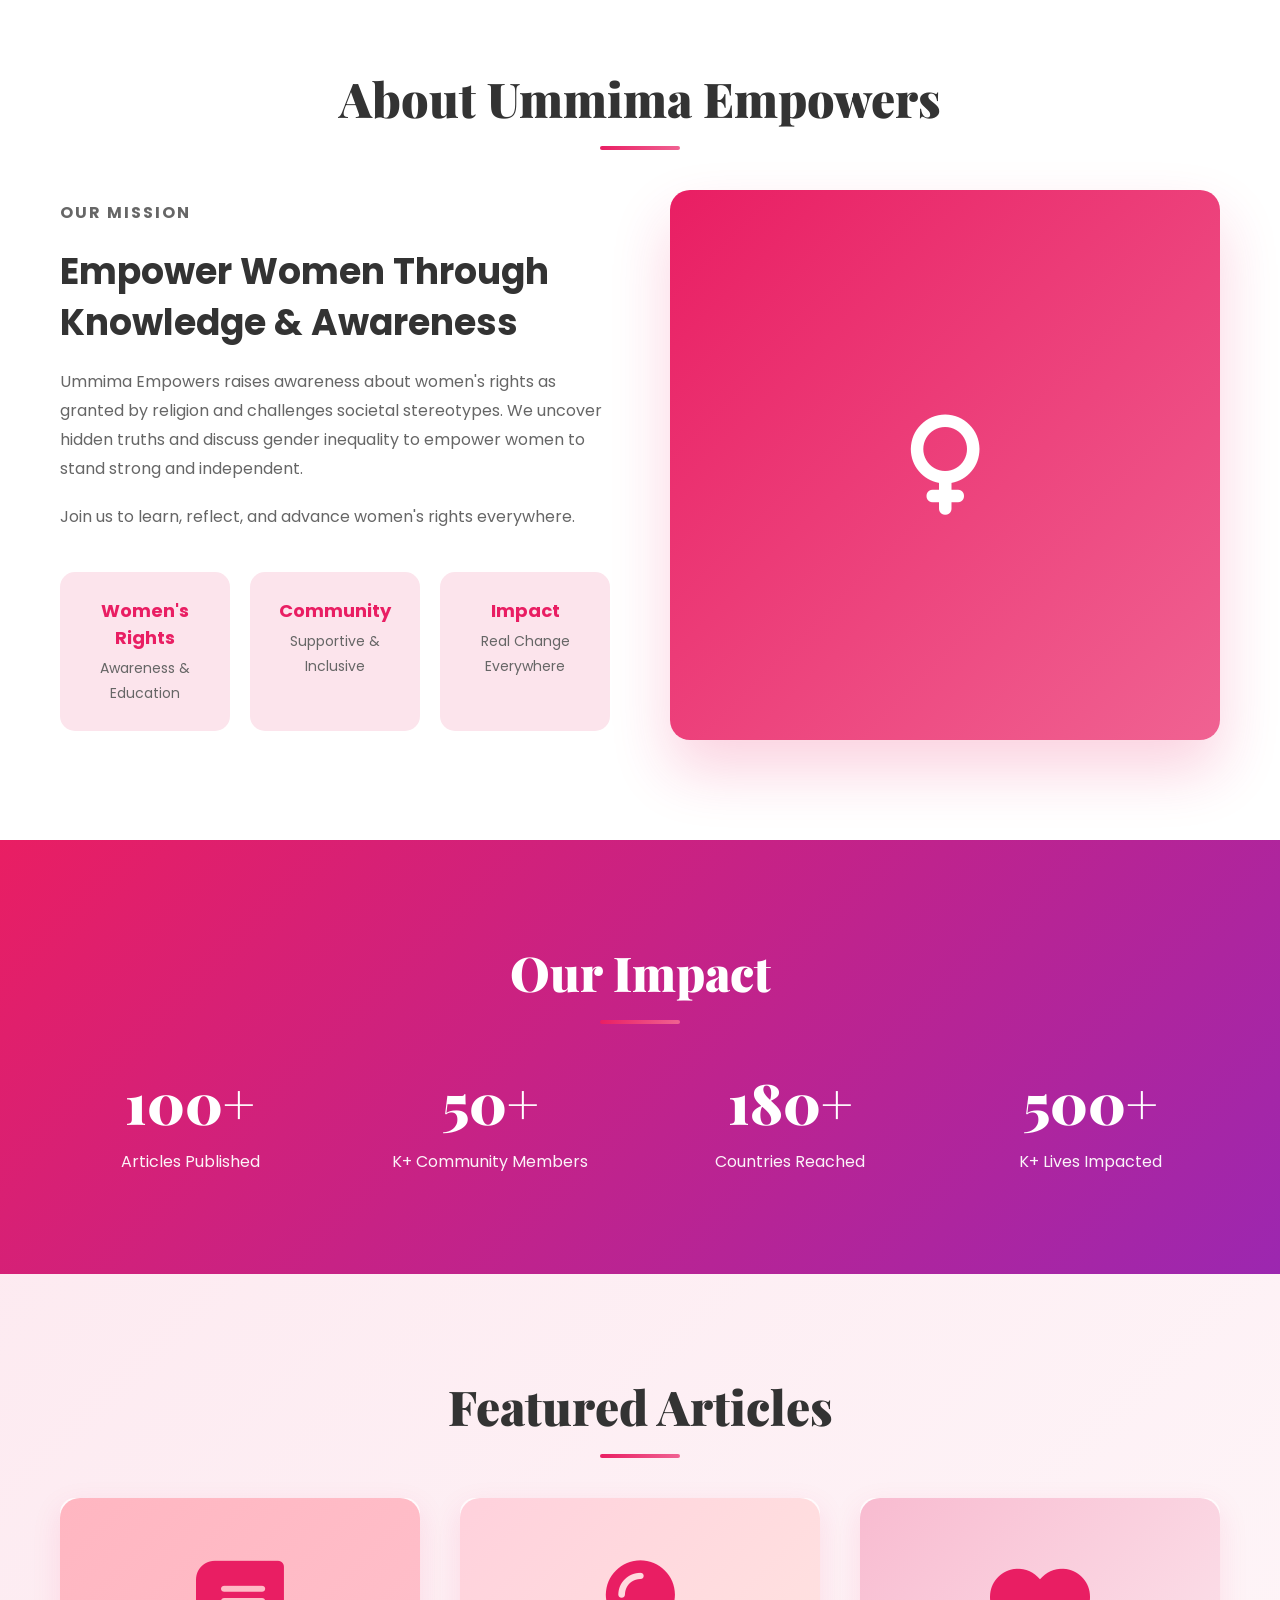
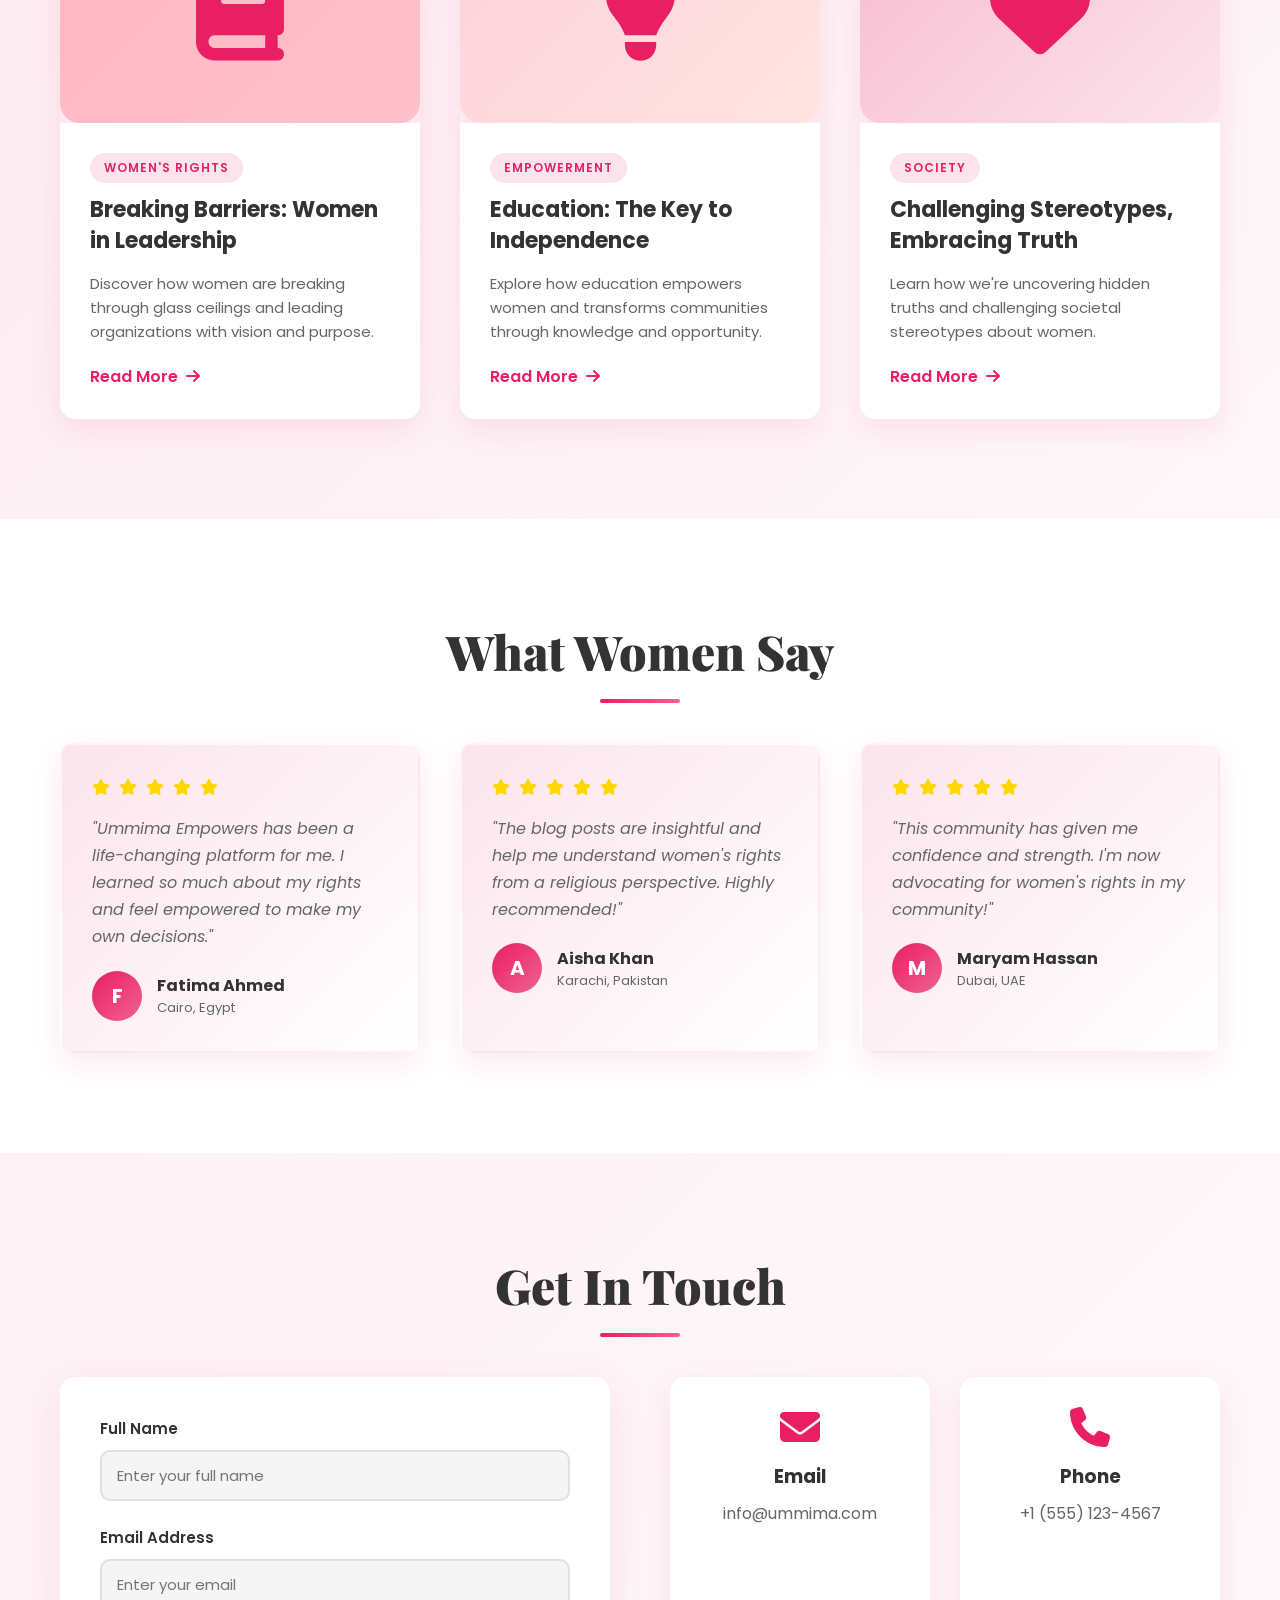
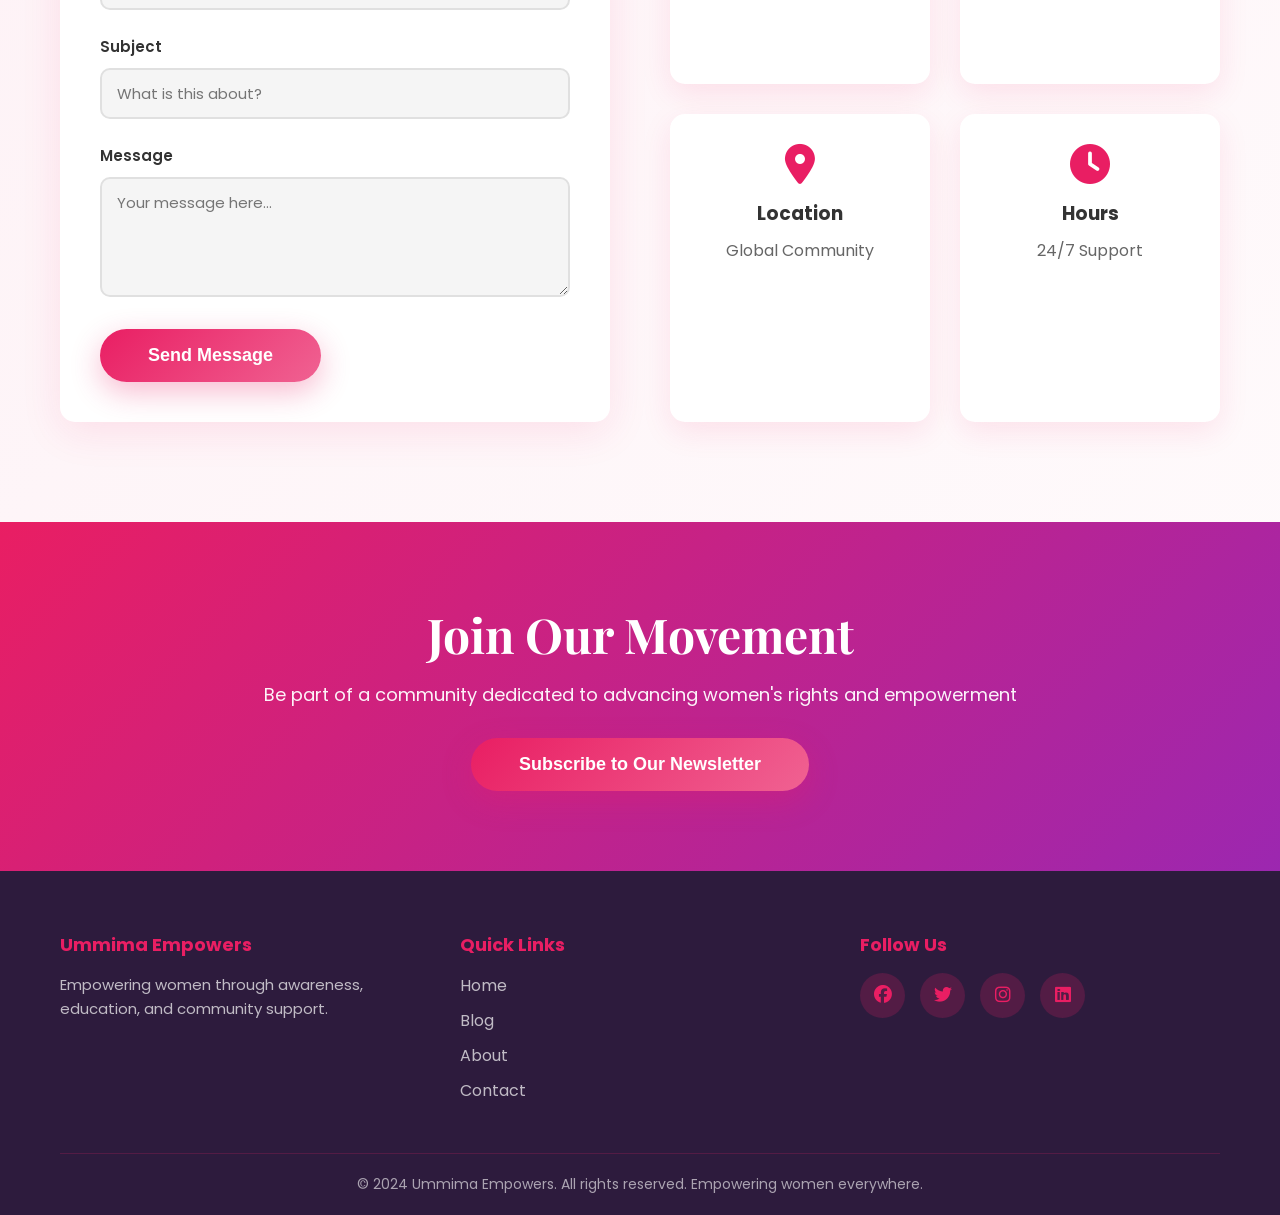
==== commit 4ad5dff7: "Fix all UI issues - proper logo, working statistics counter, aligned values, responsive design" ====
--- a/index.html
+++ b/index.html
@@ -66,9 +66,43 @@
             </div>
             <div class="animated-circle circle-1"></div>
             <div class="animated-circle circle-2"></div>
-            <svg class="wave" viewBox="0 0 1200 120" preserveAspectRatio="none">
-                <path d="M0,50 Q300,0 600,50 T1200,50 L1200,120 L0,120 Z" fill="#fff"></path>
-            </svg>
+        </div>
+    </section>
+
+    <!-- Core Values Section -->
+    <section class="values-section">
+        <div class="container">
+            <h2 class="section-title">Our Core Values</h2>
+            <div class="values-grid">
+                <div class="value-card">
+                    <div class="value-icon">
+                        <i class="fas fa-lightbulb"></i>
+                    </div>
+                    <h3>Education</h3>
+                    <p>Empowering through knowledge and critical thinking about women's rights and gender equality.</p>
+                </div>
+                <div class="value-card">
+                    <div class="value-icon">
+                        <i class="fas fa-heart"></i>
+                    </div>
+                    <h3>Compassion</h3>
+                    <p>Supporting women with empathy and understanding their unique challenges and experiences.</p>
+                </div>
+                <div class="value-card">
+                    <div class="value-icon">
+                        <i class="fas fa-fist-raised"></i>
+                    </div>
+                    <h3>Empowerment</h3>
+                    <p>Helping women find their voice and stand strong in creating positive social change.</p>
+                </div>
+                <div class="value-card">
+                    <div class="value-icon">
+                        <i class="fas fa-globe"></i>
+                    </div>
+                    <h3>Global Impact</h3>
+                    <p>Creating a worldwide movement for women's rights and gender equality in all societies.</p>
+                </div>
+            </div>
         </div>
     </section>
 
@@ -81,17 +115,17 @@
                     <p class="highlight-text">Our Mission</p>
                     <h3>Empower Women Through Knowledge & Awareness</h3>
                     <p>Ummima Empowers raises awareness about women's rights as granted by religion and challenges societal stereotypes. We uncover hidden truths and discuss gender inequality to empower women to stand strong and independent.</p>
-                    <p>Our platform provides a safe space for women to learn, share experiences, and connect with a supportive community dedicated to advancing women's rights globally.</p>
+                    <p>Join us to learn, reflect, and advance women's rights everywhere.</p>
                     <div class="stats">
-                        <div class="stat-item animate-stat">
+                        <div class="stat-item">
                             <h4>Women's Rights</h4>
                             <p>Awareness & Education</p>
                         </div>
-                        <div class="stat-item animate-stat">
+                        <div class="stat-item">
                             <h4>Community</h4>
                             <p>Supportive & Inclusive</p>
                         </div>
-                        <div class="stat-item animate-stat">
+                        <div class="stat-item">
                             <h4>Impact</h4>
                             <p>Real Change Everywhere</p>
                         </div>
@@ -108,38 +142,26 @@
         </div>
     </section>
 
-    <!-- Values Section -->
-    <section class="values-section">
-        <div class="container">
-            <h2 class="section-title">Our Core Values</h2>
-            <div class="values-grid">
-                <div class="value-card">
-                    <div class="value-icon">
-                        <i class="fas fa-lightbulb"></i>
-                    </div>
-                    <h3>Education</h3>
-                    <p>Empowering through knowledge and critical thinking about women's rights and gender equality.</p>
-                </div>
-                <div class="value-card">
-                    <div class="value-icon">
-                        <i class="fas fa-heart"></i>
-                    </div>
-                    <h3>Compassion</h3>
-                    <p>Supporting women with empathy and understanding their unique challenges and experiences.</p>
-                </div>
-                <div class="value-card">
-                    <div class="value-icon">
-                        <i class="fas fa-fist-raised"></i>
-                    </div>
-                    <h3>Empowerment</h3>
-                    <p>Helping women find their voice and stand strong in creating positive social change.</p>
-                </div>
-                <div class="value-card">
-                    <div class="value-icon">
-                        <i class="fas fa-globe"></i>
-                    </div>
-                    <h3>Global Impact</h3>
-                    <p>Creating a worldwide movement for women's rights and gender equality in all societies.</p>
+    <!-- Statistics Section -->
+    <section class="statistics-section">
+        <div class="container">
+            <h2 class="section-title white-text">Our Impact</h2>
+            <div class="statistics-grid">
+                <div class="stat-box">
+                    <div class="stat-number" data-target="100">0</div>
+                    <p>Articles Published</p>
+                </div>
+                <div class="stat-box">
+                    <div class="stat-number" data-target="50">0</div>
+                    <p>K+ Community Members</p>
+                </div>
+                <div class="stat-box">
+                    <div class="stat-number" data-target="180">0</div>
+                    <p>Countries Reached</p>
+                </div>
+                <div class="stat-box">
+                    <div class="stat-number" data-target="500">0</div>
+                    <p>K+ Lives Impacted</p>
                 </div>
             </div>
         </div>
@@ -152,10 +174,9 @@
             <div class="articles-grid">
                 <article class="article-card">
                     <div class="article-image">
-                        <div class="image-placeholder pink-gradient-1">
+                        <div class="image-placeholder pink-1">
                             <i class="fas fa-book"></i>
                         </div>
-                        <span class="article-badge">Featured</span>
                     </div>
                     <div class="article-content">
                         <span class="article-category">Women's Rights</span>
@@ -167,7 +188,7 @@
 
                 <article class="article-card">
                     <div class="article-image">
-                        <div class="image-placeholder pink-gradient-2">
+                        <div class="image-placeholder pink-2">
                             <i class="fas fa-lightbulb"></i>
                         </div>
                     </div>
@@ -181,7 +202,7 @@
 
                 <article class="article-card">
                     <div class="article-image">
-                        <div class="image-placeholder pink-gradient-3">
+                        <div class="image-placeholder pink-3">
                             <i class="fas fa-heart"></i>
                         </div>
                     </div>
@@ -192,31 +213,6 @@
                         <a href="blog.html" class="read-more">Read More <i class="fas fa-arrow-right"></i></a>
                     </div>
                 </article>
-            </div>
-        </div>
-    </section>
-
-    <!-- Statistics Section -->
-    <section class="statistics-section">
-        <div class="container">
-            <h2 class="section-title white-text">Our Impact</h2>
-            <div class="statistics-grid">
-                <div class="stat-box">
-                    <div class="stat-number" data-target="100">0</div>
-                    <p>Articles Published</p>
-                </div>
-                <div class="stat-box">
-                    <div class="stat-number" data-target="50">0</div>
-                    <p>K+ Community Members</p>
-                </div>
-                <div class="stat-box">
-                    <div class="stat-number" data-target="180">0</div>
-                    <p>Countries Reached</p>
-                </div>
-                <div class="stat-box">
-                    <div class="stat-number" data-target="10">0</div>
-                    <p>K+ Lives Impacted</p>
-                </div>
             </div>
         </div>
     </section>
@@ -283,15 +279,6 @@
         </div>
     </section>
 
-    <!-- Call to Action -->
-    <section class="cta-section">
-        <div class="container">
-            <h2>Join Our Movement</h2>
-            <p>Be part of a community dedicated to advancing women's rights and empowerment</p>
-            <button class="btn btn-primary btn-large" onclick="scrollToContact()">Get In Touch</button>
-        </div>
-    </section>
-
     <!-- Contact Section -->
     <section id="contact" class="contact-section">
         <div class="container">
@@ -301,29 +288,29 @@
                     <form class="contact-form" id="contactForm">
                         <div class="form-group">
                             <label for="name">Full Name</label>
-                            <input type="text" id="name" name="name" placeholder="Your name" required>
+                            <input type="text" id="name" name="name" placeholder="Enter your full name" required>
                         </div>
                         <div class="form-group">
                             <label for="email">Email Address</label>
-                            <input type="email" id="email" name="email" placeholder="your@email.com" required>
+                            <input type="email" id="email" name="email" placeholder="Enter your email" required>
                         </div>
                         <div class="form-group">
                             <label for="subject">Subject</label>
-                            <input type="text" id="subject" name="subject" placeholder="Message subject" required>
+                            <input type="text" id="subject" name="subject" placeholder="What is this about?" required>
                         </div>
                         <div class="form-group">
                             <label for="message">Message</label>
-                            <textarea id="message" name="message" placeholder="Your message here..." rows="5" required></textarea>
-                        </div>
-                        <button type="submit" class="btn btn-primary btn-full">Send Message</button>
+                            <textarea id="message" name="message" placeholder="Your message here..." required></textarea>
+                        </div>
+                        <button type="submit" class="btn btn-primary btn-large">Send Message</button>
+                        <div class="form-message" id="formMessage"></div>
                     </form>
-                    <div id="formMessage" class="form-message"></div>
                 </div>
                 <div class="contact-info">
                     <div class="info-card">
                         <i class="fas fa-envelope"></i>
                         <h3>Email</h3>
-                        <p>hello@ummimaempowers.com</p>
+                        <p>info@ummima.com</p>
                     </div>
                     <div class="info-card">
                         <i class="fas fa-phone"></i>
@@ -338,10 +325,19 @@
                     <div class="info-card">
                         <i class="fas fa-clock"></i>
                         <h3>Hours</h3>
-                        <p>24/7 Support Available</p>
-                    </div>
-                </div>
-            </div>
+                        <p>24/7 Support</p>
+                    </div>
+                </div>
+            </div>
+        </div>
+    </section>
+
+    <!-- Call to Action -->
+    <section class="cta-section">
+        <div class="container">
+            <h2>Join Our Movement</h2>
+            <p>Be part of a community dedicated to advancing women's rights and empowerment</p>
+            <button class="btn btn-primary btn-large" onclick="document.getElementById('email').focus()">Subscribe to Our Newsletter</button>
         </div>
     </section>
 
--- a/css/styles.css
+++ b/css/styles.css
@@ -41,7 +41,7 @@
     position: fixed;
     top: 0;
     width: 100%;
-    background: rgba(255, 255, 255, 0.95);
+    background: rgba(255, 255, 255, 0.97);
     backdrop-filter: blur(10px);
     box-shadow: 0 2px 20px rgba(233, 30, 99, 0.1);
     z-index: 1000;
@@ -59,24 +59,30 @@
 }
 
 .logo {
-    font-size: 24px;
+    font-size: 20px;
     font-weight: 700;
     color: var(--primary-pink);
     display: flex;
     align-items: center;
     gap: 10px;
-    animation: fadeInDown 0.6s ease;
+    text-decoration: none;
+    transition: all 0.3s ease;
+    white-space: nowrap;
+}
+
+.logo:hover {
+    transform: scale(1.05);
 }
 
 .logo i {
-    font-size: 28px;
+    font-size: 26px;
+    animation: heartbeat 0.8s ease-in-out infinite;
 }
 
 .nav-menu {
     display: flex;
     list-style: none;
     gap: 40px;
-    animation: fadeInDown 0.6s ease 0.1s both;
 }
 
 .nav-link {
@@ -85,22 +91,29 @@
     font-weight: 500;
     position: relative;
     transition: all 0.3s ease;
+    display: block;
+    padding: 5px 0;
 }
 
 .nav-link::after {
     content: '';
     position: absolute;
-    bottom: -5px;
+    bottom: -8px;
     left: 0;
     width: 0;
     height: 3px;
     background: linear-gradient(90deg, var(--primary-pink), var(--accent-rose));
     transition: width 0.3s ease;
+    border-radius: 2px;
 }
 
 .nav-link:hover::after,
 .nav-link.active::after {
     width: 100%;
+}
+
+.nav-link:hover {
+    color: var(--primary-pink);
 }
 
 .hamburger {
@@ -118,12 +131,24 @@
     transition: all 0.3s ease;
 }
 
+.hamburger.active span:nth-child(1) {
+    transform: rotate(45deg) translate(10px, 10px);
+}
+
+.hamburger.active span:nth-child(2) {
+    opacity: 0;
+}
+
+.hamburger.active span:nth-child(3) {
+    transform: rotate(-45deg) translate(7px, -7px);
+}
+
 /* ===== HERO SECTION ===== */
 .hero {
     margin-top: 70px;
-    padding: 100px 20px;
+    padding: 80px 20px;
     background: linear-gradient(135deg, rgba(233, 30, 99, 0.08) 0%, rgba(156, 39, 176, 0.08) 100%);
-    min-height: 100vh;
+    min-height: calc(100vh - 70px);
     display: flex;
     align-items: center;
     justify-content: space-between;
@@ -135,7 +160,7 @@
 .hero-content {
     flex: 1;
     z-index: 2;
-    animation: slideInLeft 0.8s ease;
+    animation: slideInLeft 0.8s cubic-bezier(0.34, 1.56, 0.64, 1);
 }
 
 .hero-title {
@@ -149,6 +174,7 @@
     -webkit-background-clip: text;
     -webkit-text-fill-color: transparent;
     background-clip: text;
+    animation: fadeInDown 0.8s ease;
 }
 
 .hero-subtitle {
@@ -156,12 +182,37 @@
     color: var(--text-light);
     margin-bottom: 30px;
     line-height: 1.6;
+    animation: fadeInUp 0.8s ease 0.2s both;
 }
 
 .hero-buttons {
     display: flex;
     gap: 20px;
     flex-wrap: wrap;
+    animation: fadeInUp 0.8s ease 0.4s both;
+}
+
+.hero-stats {
+    display: flex;
+    gap: 40px;
+    margin-top: 50px;
+    animation: fadeInUp 0.8s ease 0.6s both;
+}
+
+.hero-stat {
+    text-align: center;
+}
+
+.hero-stat h4 {
+    font-size: 32px;
+    color: var(--primary-pink);
+    font-weight: 800;
+    margin-bottom: 5px;
+}
+
+.hero-stat p {
+    color: var(--text-light);
+    font-size: 14px;
 }
 
 .btn {
@@ -175,6 +226,7 @@
     text-decoration: none;
     display: inline-flex;
     align-items: center;
+    justify-content: center;
     gap: 8px;
     position: relative;
     overflow: hidden;
@@ -190,7 +242,8 @@
     border-radius: 50%;
     background: rgba(255, 255, 255, 0.3);
     transform: translate(-50%, -50%);
-    transition: width 0.6s, height 0.6s;
+    transition: width 0.6s ease, height 0.6s ease;
+    z-index: -1;
 }
 
 .btn:hover::before {
@@ -234,7 +287,7 @@
     flex: 1;
     position: relative;
     height: 500px;
-    animation: slideInRight 0.8s ease;
+    animation: slideInRight 0.8s cubic-bezier(0.34, 1.56, 0.64, 1);
 }
 
 .floating-card {
@@ -247,8 +300,14 @@
     justify-content: center;
     font-size: 50px;
     color: var(--white);
-    box-shadow: 0 20px 40px rgba(0, 0, 0, 0.1);
+    box-shadow: 0 20px 40px rgba(0, 0, 0, 0.15);
     animation: float 4s ease-in-out infinite;
+    cursor: grab;
+}
+
+.floating-card:hover {
+    cursor: grabbing;
+    box-shadow: 0 30px 50px rgba(0, 0, 0, 0.2);
 }
 
 .card-1 {
@@ -270,6 +329,30 @@
     bottom: 100px;
     left: 100px;
     animation-delay: 2s;
+}
+
+.animated-circle {
+    position: absolute;
+    border-radius: 50%;
+    opacity: 0.1;
+}
+
+.circle-1 {
+    width: 400px;
+    height: 400px;
+    background: var(--primary-pink);
+    top: -100px;
+    right: -100px;
+    animation: rotate 20s linear infinite;
+}
+
+.circle-2 {
+    width: 300px;
+    height: 300px;
+    background: var(--accent-purple);
+    bottom: -50px;
+    left: -50px;
+    animation: rotate 15s linear infinite reverse;
 }
 
 .wave {
@@ -278,6 +361,53 @@
     left: 0;
     width: 100%;
     opacity: 0.1;
+}
+
+/* ===== VALUES SECTION ===== */
+.values-section {
+    padding: 100px 20px;
+    background: var(--white);
+}
+
+.values-grid {
+    display: grid;
+    grid-template-columns: repeat(auto-fit, minmax(250px, 1fr));
+    gap: 30px;
+    animation: fadeInUp 0.8s ease;
+}
+
+.value-card {
+    background: linear-gradient(135deg, var(--lighter-pink), var(--white));
+    padding: 40px 30px;
+    border-radius: 15px;
+    text-align: center;
+    transition: all 0.3s ease;
+    border: 2px solid transparent;
+}
+
+.value-card:hover {
+    transform: translateY(-10px);
+    border-color: var(--primary-pink);
+    box-shadow: 0 20px 40px rgba(233, 30, 99, 0.15);
+}
+
+.value-icon {
+    font-size: 50px;
+    color: var(--primary-pink);
+    margin-bottom: 15px;
+    animation: float 3s ease-in-out infinite;
+}
+
+.value-card h3 {
+    font-size: 22px;
+    color: var(--text-dark);
+    margin-bottom: 15px;
+}
+
+.value-card p {
+    color: var(--text-light);
+    line-height: 1.6;
+    font-size: 15px;
 }
 
 /* ===== ABOUT SECTION ===== */
@@ -309,6 +439,10 @@
     border-radius: 2px;
 }
 
+.section-title.white-text {
+    color: var(--white);
+}
+
 .about-content {
     display: grid;
     grid-template-columns: 1fr 1fr;
@@ -328,7 +462,7 @@
     font-size: 16px;
     color: var(--text-light);
     line-height: 1.8;
-    margin-bottom: 30px;
+    margin-bottom: 20px;
 }
 
 .highlight-text {
@@ -357,6 +491,7 @@
 .stat-item:hover {
     background: var(--light-pink);
     transform: translateY(-5px);
+    box-shadow: 0 10px 25px rgba(233, 30, 99, 0.2);
 }
 
 .stat-item h4 {
@@ -396,6 +531,11 @@
     animation: pulse 3s ease-in-out infinite;
 }
 
+.image-placeholder.gradient-pink {
+    background: linear-gradient(135deg, var(--primary-pink), var(--accent-rose));
+    color: var(--white);
+}
+
 .image-placeholder.pink-1 {
     background: linear-gradient(135deg, #FFB6C1, #FFC0CB);
 }
@@ -408,18 +548,37 @@
     background: linear-gradient(135deg, #F8BBD0, #FCE4EC);
 }
 
-.image-placeholder.pink-gradient {
+.image-placeholder.pink-gradient-1 {
     background: linear-gradient(135deg, var(--primary-pink), var(--accent-rose));
     color: var(--white);
 }
 
-.image-placeholder.pink-gradient-alt {
+.image-placeholder.pink-gradient-2 {
     background: linear-gradient(135deg, var(--accent-purple), var(--primary-pink));
+    color: var(--white);
+}
+
+.image-placeholder.pink-gradient-3 {
+    background: linear-gradient(135deg, var(--accent-rose), var(--accent-purple));
     color: var(--white);
 }
 
 .image-placeholder.large {
     font-size: 120px;
+}
+
+.article-badge {
+    position: absolute;
+    top: 15px;
+    right: 15px;
+    background: var(--primary-pink);
+    color: var(--white);
+    padding: 8px 16px;
+    border-radius: 20px;
+    font-size: 12px;
+    font-weight: 700;
+    text-transform: uppercase;
+    animation: slideDown 0.6s ease;
 }
 
 /* ===== FEATURED ARTICLES ===== */
@@ -453,6 +612,7 @@
     width: 100%;
     aspect-ratio: 16 / 10;
     overflow: hidden;
+    position: relative;
 }
 
 .article-content {
@@ -504,6 +664,234 @@
 .read-more:hover {
     gap: 12px;
     color: var(--accent-rose);
+}
+
+/* ===== STATISTICS SECTION ===== */
+.statistics-section {
+    padding: 100px 20px;
+    background: linear-gradient(135deg, var(--primary-pink), var(--accent-purple));
+    color: var(--white);
+}
+
+.statistics-grid {
+    display: grid;
+    grid-template-columns: repeat(auto-fit, minmax(200px, 1fr));
+    gap: 40px;
+    animation: fadeInUp 0.8s ease;
+}
+
+.stat-box {
+    text-align: center;
+    animation: slideUp 0.6s ease;
+}
+
+.stat-number {
+    font-size: 56px;
+    font-weight: 900;
+    color: var(--white);
+    margin-bottom: 10px;
+    font-family: 'Playfair Display', serif;
+}
+
+.stat-box p {
+    font-size: 16px;
+    opacity: 0.95;
+}
+
+/* ===== TESTIMONIALS SECTION ===== */
+.testimonials-section {
+    padding: 100px 20px;
+    background: var(--white);
+}
+
+.testimonials-grid {
+    display: grid;
+    grid-template-columns: repeat(auto-fit, minmax(300px, 1fr));
+    gap: 40px;
+    animation: fadeInUp 0.8s ease;
+}
+
+.testimonial-card {
+    background: linear-gradient(135deg, var(--lighter-pink), var(--white));
+    padding: 30px;
+    border-radius: 15px;
+    box-shadow: 0 10px 30px rgba(233, 30, 99, 0.1);
+    transition: all 0.3s ease;
+    border: 2px solid transparent;
+}
+
+.testimonial-card:hover {
+    transform: translateY(-5px);
+    border-color: var(--primary-pink);
+    box-shadow: 0 15px 40px rgba(233, 30, 99, 0.2);
+}
+
+.stars {
+    color: #FFD700;
+    margin-bottom: 15px;
+}
+
+.stars i {
+    margin-right: 5px;
+}
+
+.testimonial-text {
+    color: var(--text-light);
+    line-height: 1.7;
+    margin-bottom: 20px;
+    font-style: italic;
+}
+
+.testimonial-author {
+    display: flex;
+    align-items: center;
+    gap: 15px;
+}
+
+.author-avatar {
+    width: 50px;
+    height: 50px;
+    border-radius: 50%;
+    background: linear-gradient(135deg, var(--primary-pink), var(--accent-rose));
+    color: var(--white);
+    display: flex;
+    align-items: center;
+    justify-content: center;
+    font-weight: 700;
+    font-size: 20px;
+}
+
+.testimonial-author h4 {
+    color: var(--text-dark);
+    margin: 0;
+    font-size: 16px;
+}
+
+.testimonial-author p {
+    color: var(--text-light);
+    margin: 0;
+    font-size: 13px;
+}
+
+/* ===== CONTACT SECTION ===== */
+.contact-section {
+    padding: 100px 20px;
+    background: linear-gradient(135deg, rgba(248, 187, 208, 0.2) 0%, rgba(252, 228, 236, 0.2) 100%);
+}
+
+.contact-content {
+    display: grid;
+    grid-template-columns: 1fr 1fr;
+    gap: 60px;
+    animation: fadeInUp 0.8s ease 0.2s both;
+}
+
+.contact-form-wrapper {
+    animation: slideInLeft 0.8s ease 0.2s both;
+}
+
+.contact-form {
+    background: var(--white);
+    padding: 40px;
+    border-radius: 15px;
+    box-shadow: 0 10px 40px rgba(233, 30, 99, 0.1);
+}
+
+.form-group {
+    margin-bottom: 25px;
+}
+
+.form-group label {
+    display: block;
+    color: var(--text-dark);
+    font-weight: 600;
+    margin-bottom: 10px;
+    font-size: 15px;
+}
+
+.form-group input,
+.form-group textarea {
+    width: 100%;
+    padding: 12px 15px;
+    border: 2px solid var(--border-color);
+    border-radius: 10px;
+    font-family: 'Poppins', sans-serif;
+    font-size: 15px;
+    transition: all 0.3s ease;
+    background: var(--light-gray);
+}
+
+.form-group input:focus,
+.form-group textarea:focus {
+    outline: none;
+    border-color: var(--primary-pink);
+    background: var(--white);
+    box-shadow: 0 0 0 3px rgba(233, 30, 99, 0.1);
+}
+
+.form-group textarea {
+    resize: vertical;
+    min-height: 120px;
+}
+
+.form-message {
+    margin-top: 20px;
+    padding: 15px;
+    border-radius: 10px;
+    text-align: center;
+    font-weight: 600;
+    display: none;
+}
+
+.form-message.success {
+    background: #D4EDDA;
+    color: #155724;
+    display: block;
+    animation: slideDown 0.5s ease;
+}
+
+.form-message.error {
+    background: #F8D7DA;
+    color: #721C24;
+    display: block;
+    animation: slideDown 0.5s ease;
+}
+
+.contact-info {
+    display: grid;
+    grid-template-columns: 1fr 1fr;
+    gap: 30px;
+    animation: slideInRight 0.8s ease 0.2s both;
+}
+
+.info-card {
+    background: var(--white);
+    padding: 30px;
+    border-radius: 15px;
+    text-align: center;
+    box-shadow: 0 10px 30px rgba(233, 30, 99, 0.1);
+    transition: all 0.3s ease;
+}
+
+.info-card:hover {
+    transform: translateY(-5px);
+    box-shadow: 0 15px 40px rgba(233, 30, 99, 0.2);
+}
+
+.info-card i {
+    font-size: 40px;
+    color: var(--primary-pink);
+    margin-bottom: 15px;
+}
+
+.info-card h3 {
+    color: var(--text-dark);
+    margin-bottom: 10px;
+}
+
+.info-card p {
+    color: var(--text-light);
+    margin: 0;
 }
 
 /* ===== CTA SECTION ===== */
@@ -610,6 +998,12 @@
 }
 
 /* ===== ANIMATIONS ===== */
+@keyframes heartbeat {
+    0%, 100% { transform: scale(1); }
+    25% { transform: scale(1.15); }
+    50% { transform: scale(1); }
+}
+
 @keyframes fadeInDown {
     from {
         opacity: 0;
@@ -665,22 +1059,30 @@
     }
 }
 
+@keyframes slideDown {
+    from {
+        opacity: 0;
+        transform: translateY(-20px);
+    }
+    to {
+        opacity: 1;
+        transform: translateY(0);
+    }
+}
+
 @keyframes float {
-    0%, 100% {
-        transform: translateY(0px);
-    }
-    50% {
-        transform: translateY(-20px);
-    }
+    0%, 100% { transform: translateY(0px); }
+    50% { transform: translateY(-20px); }
 }
 
 @keyframes pulse {
-    0%, 100% {
-        transform: scale(1);
-    }
-    50% {
-        transform: scale(1.02);
-    }
+    0%, 100% { transform: scale(1); }
+    50% { transform: scale(1.02); }
+}
+
+@keyframes rotate {
+    from { transform: rotate(0deg); }
+    to { transform: rotate(360deg); }
 }
 
 /* ===== RESPONSIVE ===== */
@@ -700,6 +1102,7 @@
         max-height: 0;
         overflow: hidden;
         transition: max-height 0.3s ease;
+        box-shadow: 0 5px 20px rgba(0, 0, 0, 0.1);
     }
 
     .nav-menu.active {
@@ -715,9 +1118,12 @@
         padding: 15px 20px;
     }
 
+    .logo {
+        font-size: 18px;
+    }
+
     .hero {
         flex-direction: column;
-        margin-top: 70px;
         padding: 60px 20px;
         min-height: auto;
     }
@@ -732,6 +1138,11 @@
 
     .hero-image {
         height: 300px;
+    }
+
+    .hero-stats {
+        flex-direction: column;
+        gap: 20px;
     }
 
     .floating-card {
@@ -746,7 +1157,6 @@
 
     .btn {
         width: 100%;
-        justify-content: center;
     }
 
     .about-content {
@@ -770,6 +1180,19 @@
         grid-template-columns: 1fr;
     }
 
+    .contact-content {
+        grid-template-columns: 1fr;
+        gap: 40px;
+    }
+
+    .contact-info {
+        grid-template-columns: 1fr;
+    }
+
+    .contact-form {
+        padding: 30px 20px;
+    }
+
     .cta-section h2 {
         font-size: 36px;
     }
@@ -777,4 +1200,16 @@
     .cta-section p {
         font-size: 16px;
     }
+
+    .values-grid {
+        grid-template-columns: 1fr;
+    }
+
+    .testimonials-grid {
+        grid-template-columns: 1fr;
+    }
+
+    .statistics-grid {
+        grid-template-columns: 1fr;
+    }
 }
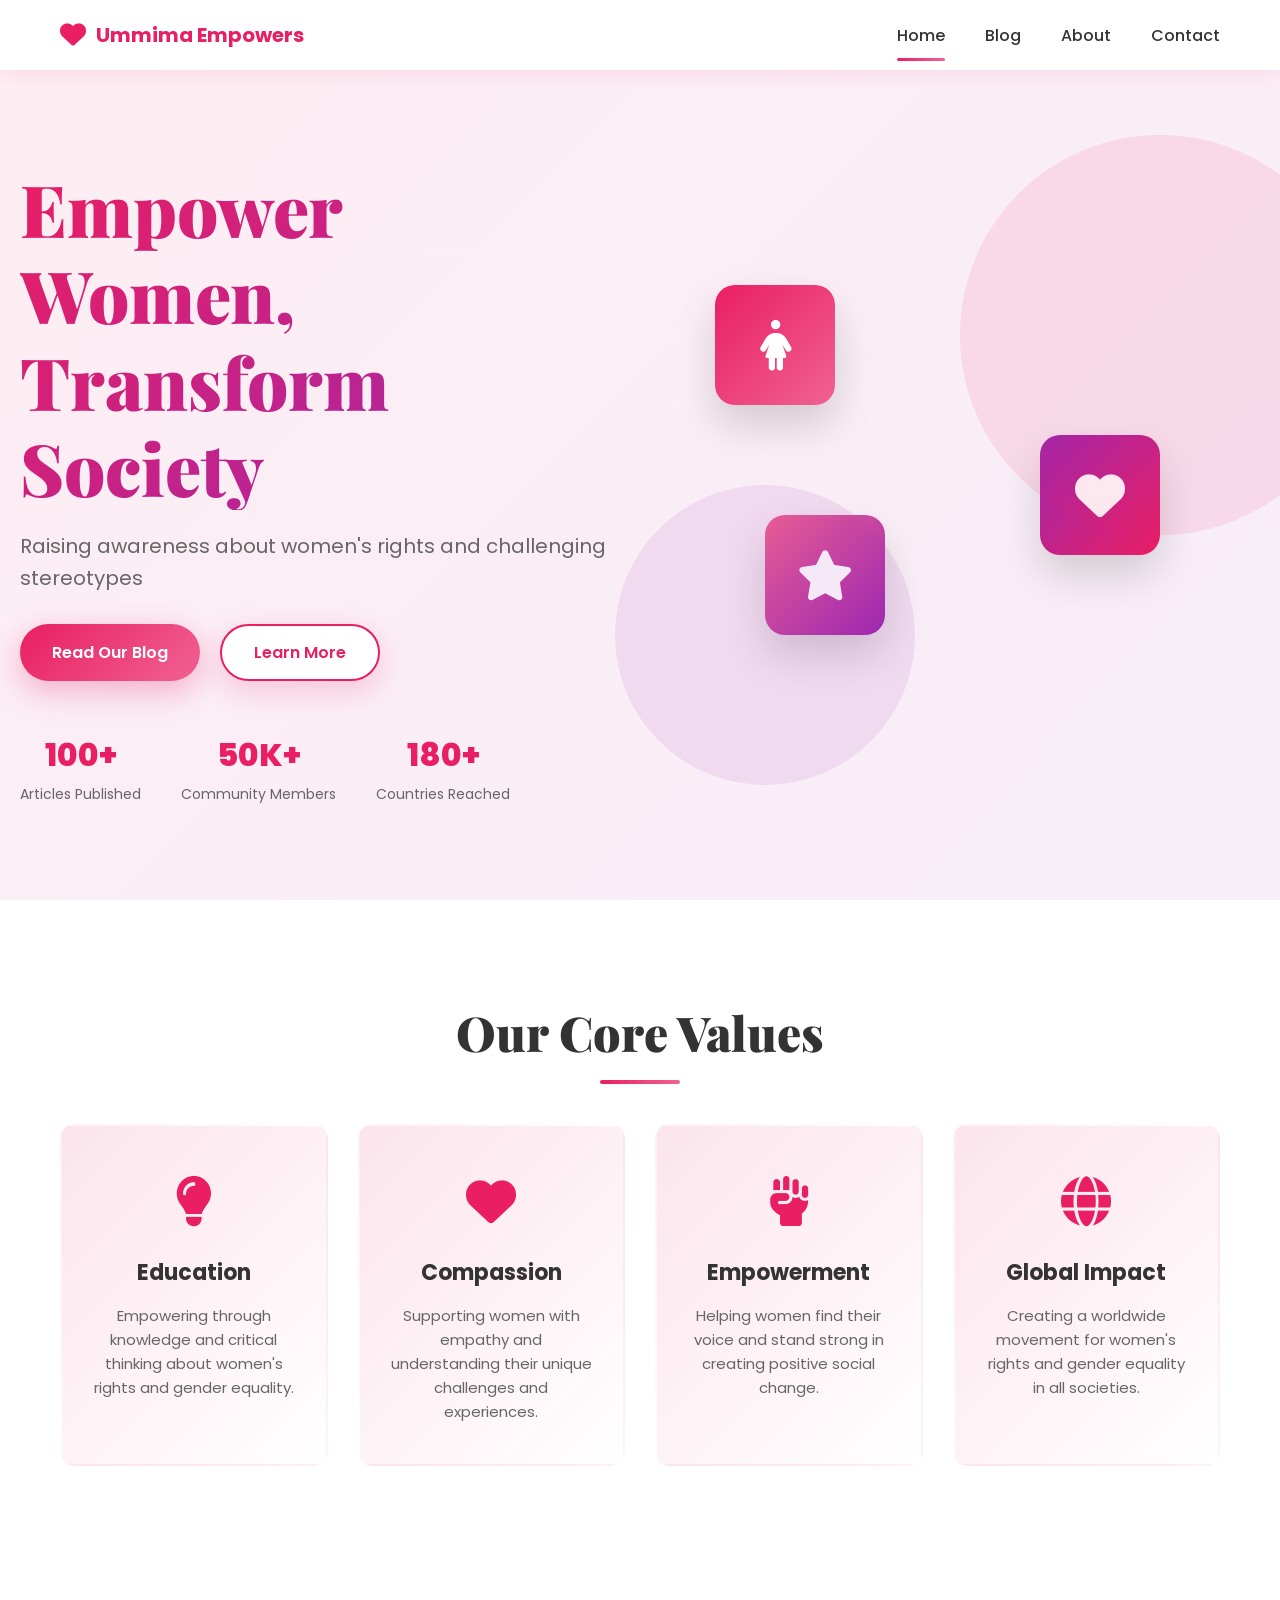
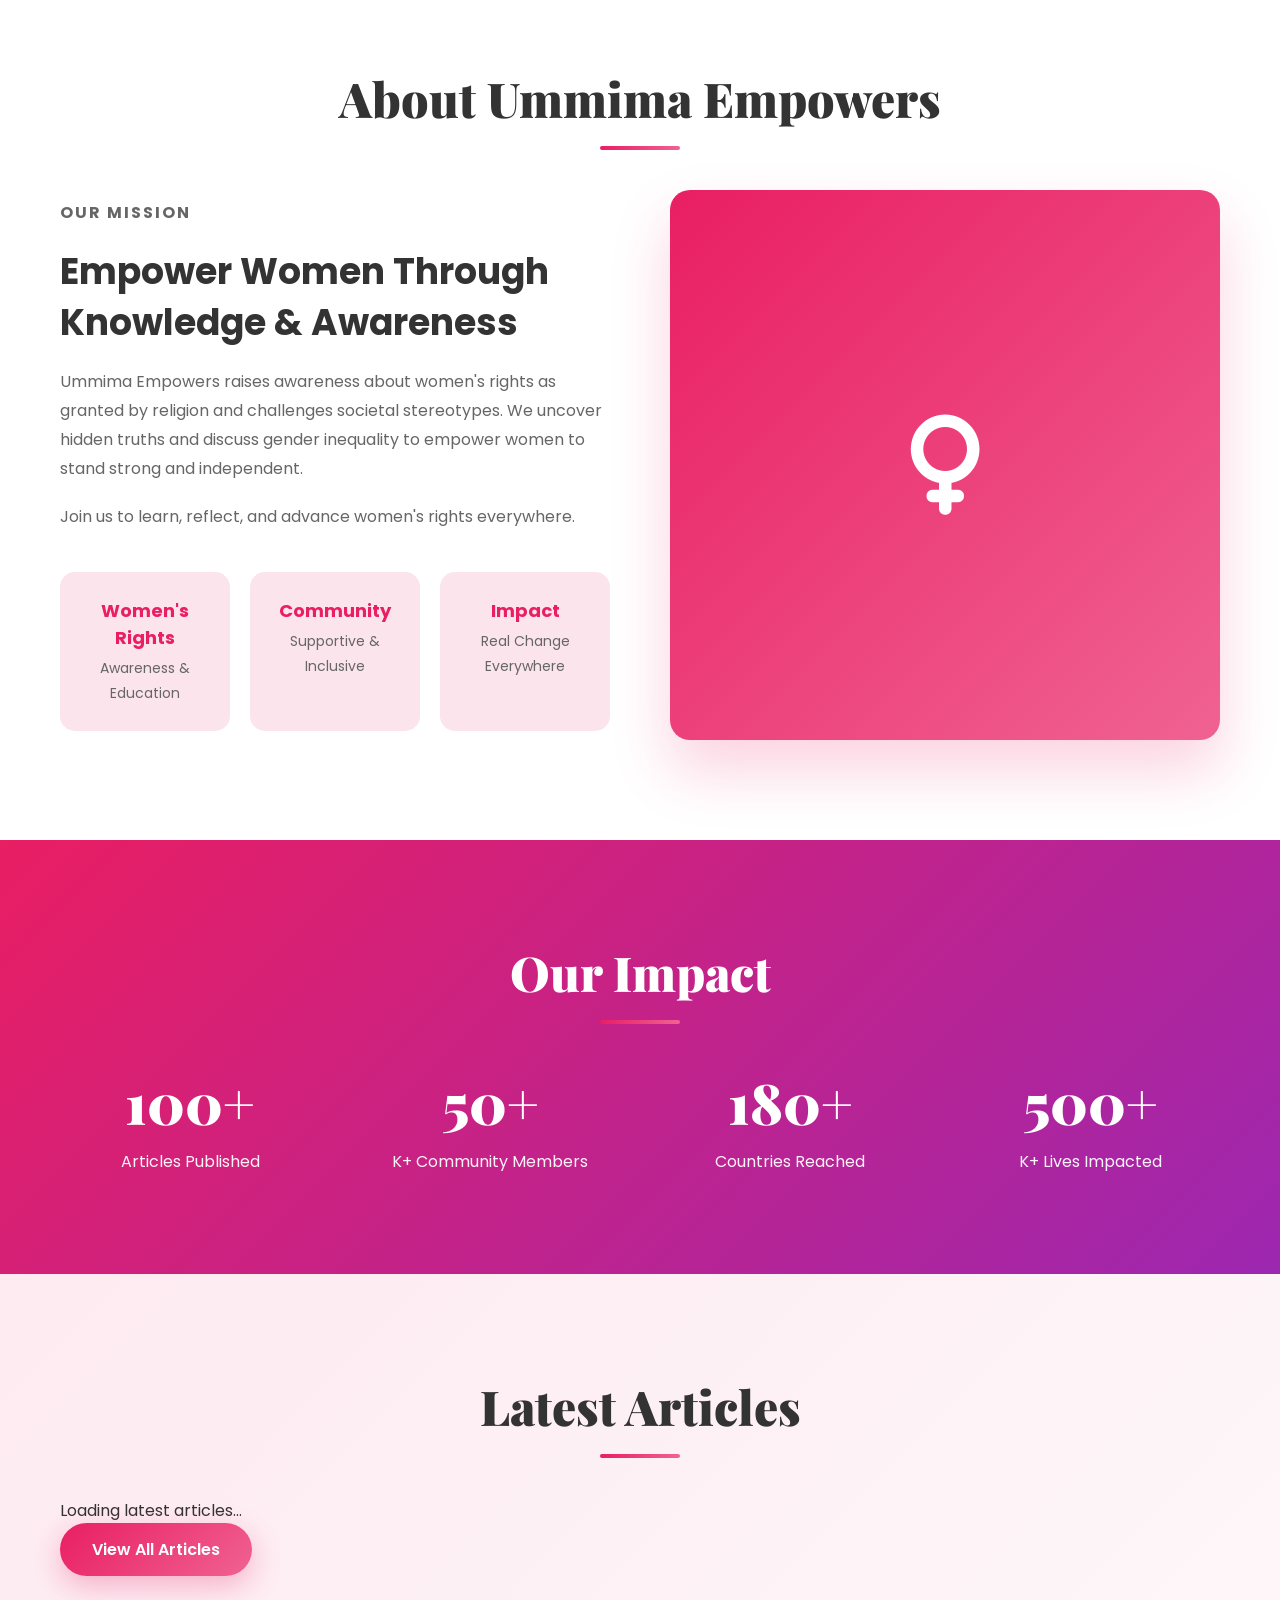
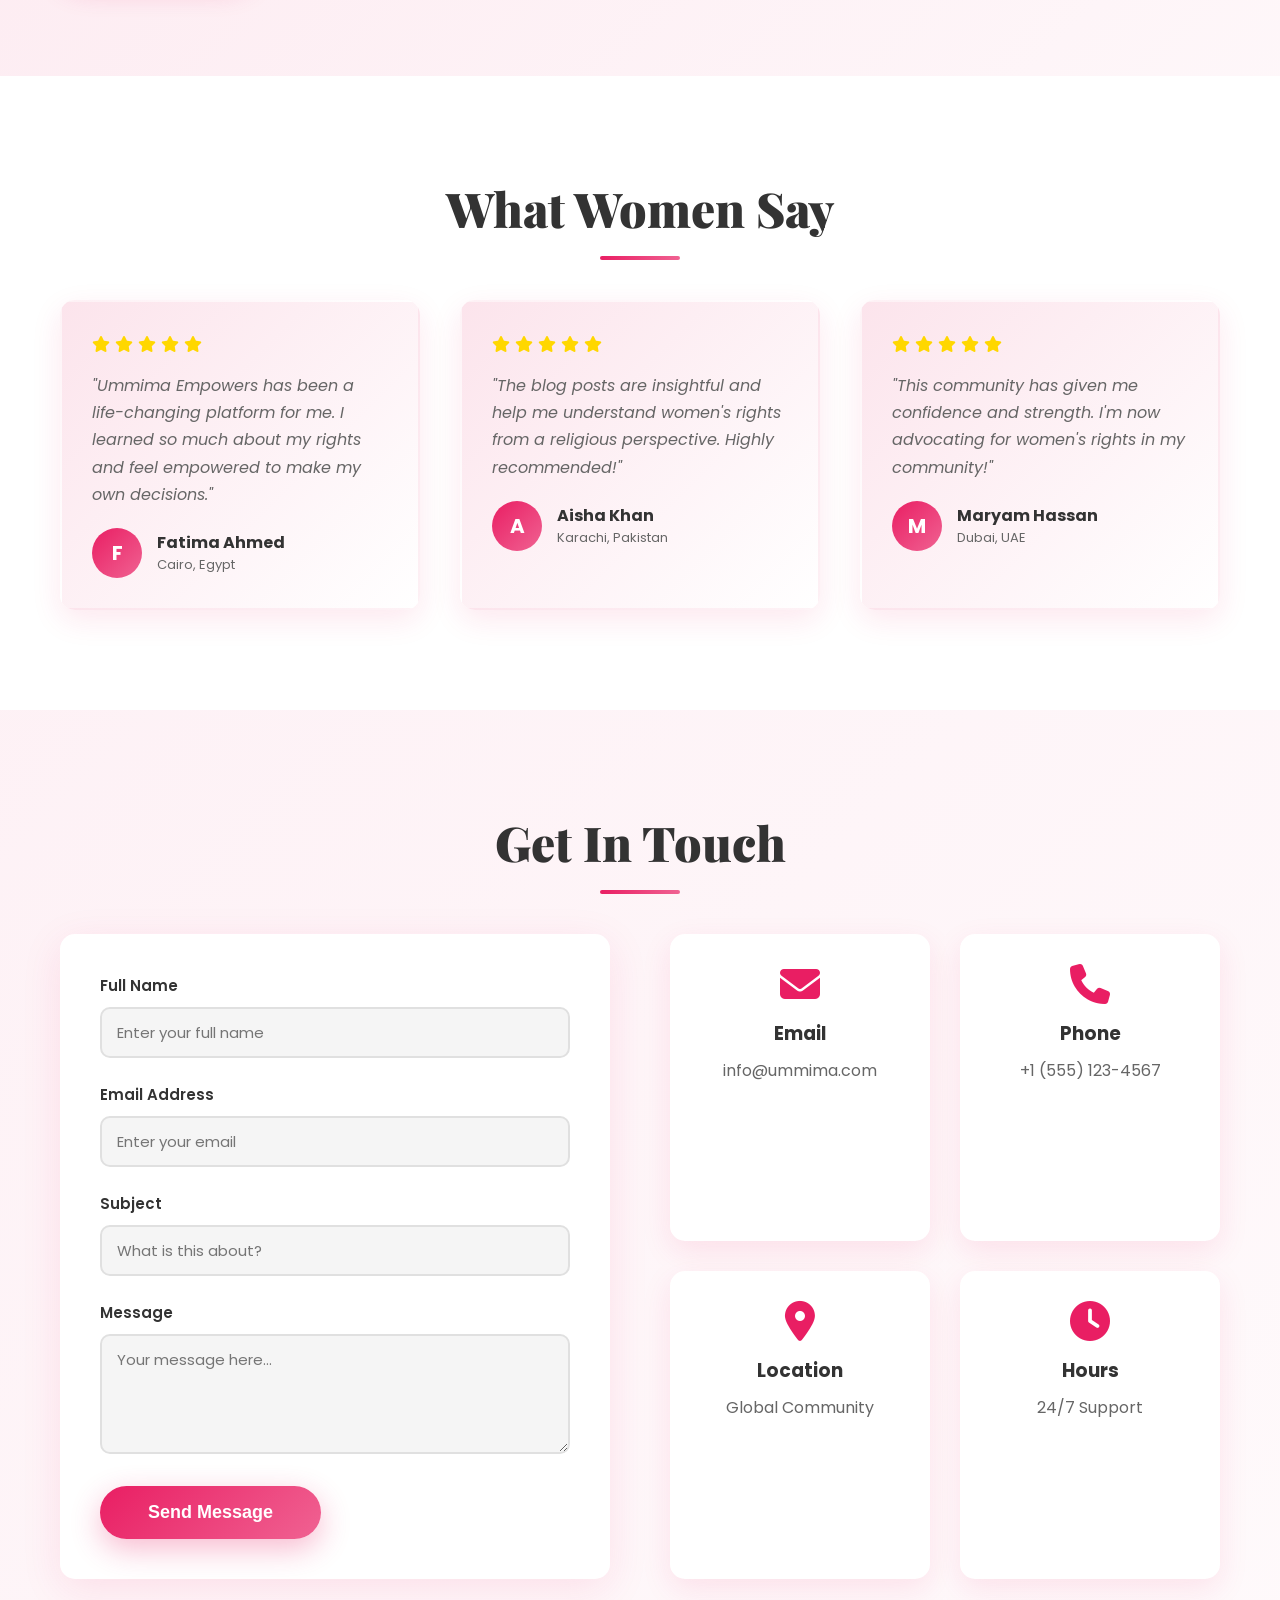
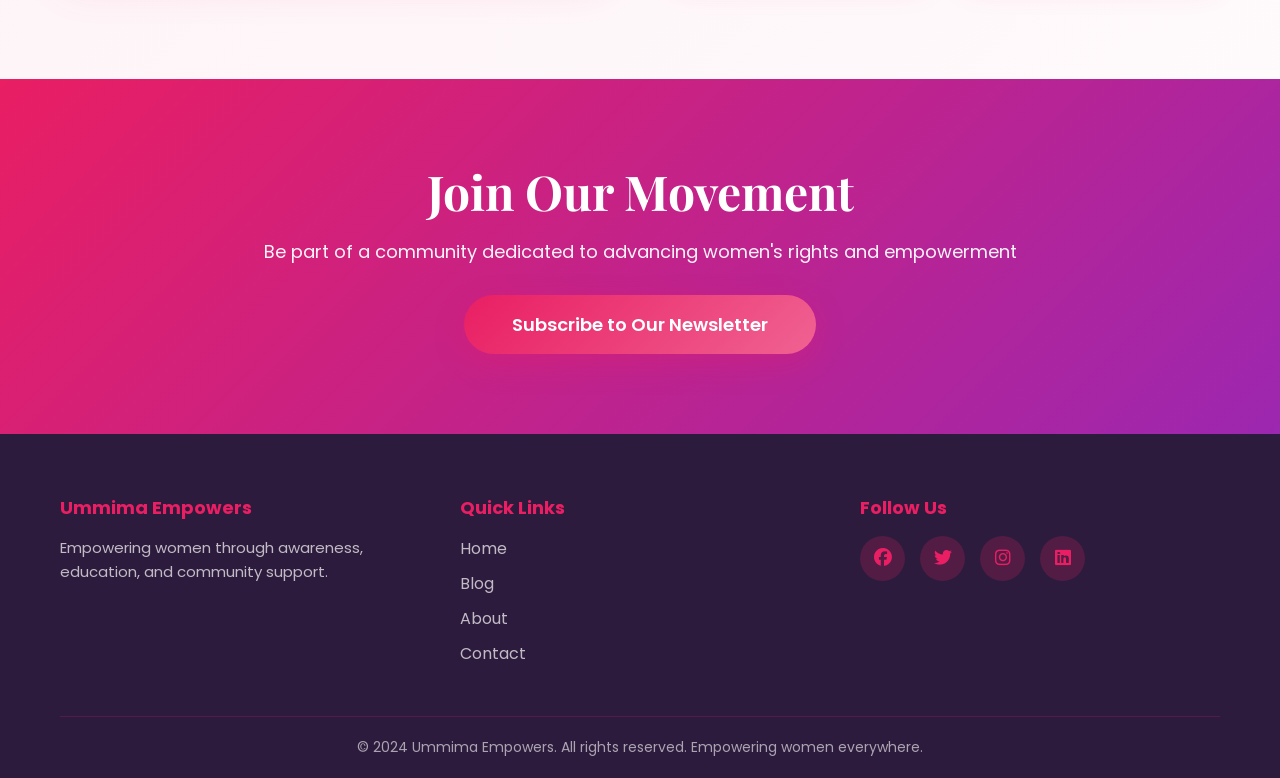
==== commit 22160e81: "Add meta description and update sections in index.html" ====
--- a/index.html
+++ b/index.html
@@ -4,24 +4,26 @@
     <meta charset="UTF-8">
     <meta name="viewport" content="width=device-width, initial-scale=1.0">
     <title>Ummima Empowers - Women's Rights & Empowerment</title>
+    <meta name="description" content="Ummima Empowers raises awareness about women's rights, empowerment, education, and social change.">
     <link rel="stylesheet" href="css/styles.css">
     <link rel="stylesheet" href="https://cdnjs.cloudflare.com/ajax/libs/font-awesome/6.4.0/css/all.min.css">
     <link href="https://fonts.googleapis.com/css2?family=Poppins:wght@300;400;600;700;800&family=Playfair+Display:wght@700;900&display=swap" rel="stylesheet">
 </head>
 <body>
-    <!-- Navigation Bar -->
     <nav class="navbar">
         <div class="nav-container">
             <a href="index.html" class="logo">
                 <i class="fas fa-heart"></i>
                 <span>Ummima Empowers</span>
             </a>
+
             <ul class="nav-menu">
                 <li><a href="#home" class="nav-link active">Home</a></li>
                 <li><a href="blog.html" class="nav-link">Blog</a></li>
                 <li><a href="#about" class="nav-link">About</a></li>
                 <li><a href="#contact" class="nav-link">Contact</a></li>
             </ul>
+
             <div class="hamburger">
                 <span></span>
                 <span></span>
@@ -30,15 +32,16 @@
         </div>
     </nav>
 
-    <!-- Hero Section -->
     <section id="home" class="hero">
         <div class="hero-content">
             <h1 class="hero-title">Empower Women,<br>Transform Society</h1>
             <p class="hero-subtitle">Raising awareness about women's rights and challenging stereotypes</p>
+
             <div class="hero-buttons">
                 <a href="blog.html" class="btn btn-primary">Read Our Blog</a>
                 <a href="#about" class="btn btn-secondary">Learn More</a>
             </div>
+
             <div class="hero-stats">
                 <div class="hero-stat">
                     <h4>100+</h4>
@@ -54,6 +57,7 @@
                 </div>
             </div>
         </div>
+
         <div class="hero-image">
             <div class="floating-card card-1">
                 <i class="fas fa-female"></i>
@@ -69,36 +73,31 @@
         </div>
     </section>
 
-    <!-- Core Values Section -->
     <section class="values-section">
         <div class="container">
             <h2 class="section-title">Our Core Values</h2>
+
             <div class="values-grid">
                 <div class="value-card">
-                    <div class="value-icon">
-                        <i class="fas fa-lightbulb"></i>
-                    </div>
+                    <div class="value-icon"><i class="fas fa-lightbulb"></i></div>
                     <h3>Education</h3>
                     <p>Empowering through knowledge and critical thinking about women's rights and gender equality.</p>
                 </div>
+
                 <div class="value-card">
-                    <div class="value-icon">
-                        <i class="fas fa-heart"></i>
-                    </div>
+                    <div class="value-icon"><i class="fas fa-heart"></i></div>
                     <h3>Compassion</h3>
                     <p>Supporting women with empathy and understanding their unique challenges and experiences.</p>
                 </div>
+
                 <div class="value-card">
-                    <div class="value-icon">
-                        <i class="fas fa-fist-raised"></i>
-                    </div>
+                    <div class="value-icon"><i class="fas fa-fist-raised"></i></div>
                     <h3>Empowerment</h3>
                     <p>Helping women find their voice and stand strong in creating positive social change.</p>
                 </div>
+
                 <div class="value-card">
-                    <div class="value-icon">
-                        <i class="fas fa-globe"></i>
-                    </div>
+                    <div class="value-icon"><i class="fas fa-globe"></i></div>
                     <h3>Global Impact</h3>
                     <p>Creating a worldwide movement for women's rights and gender equality in all societies.</p>
                 </div>
@@ -106,16 +105,17 @@
         </div>
     </section>
 
-    <!-- About Section -->
     <section id="about" class="about">
         <div class="container">
             <h2 class="section-title">About Ummima Empowers</h2>
+
             <div class="about-content">
                 <div class="about-text">
                     <p class="highlight-text">Our Mission</p>
                     <h3>Empower Women Through Knowledge & Awareness</h3>
                     <p>Ummima Empowers raises awareness about women's rights as granted by religion and challenges societal stereotypes. We uncover hidden truths and discuss gender inequality to empower women to stand strong and independent.</p>
                     <p>Join us to learn, reflect, and advance women's rights everywhere.</p>
+
                     <div class="stats">
                         <div class="stat-item">
                             <h4>Women's Rights</h4>
@@ -131,6 +131,7 @@
                         </div>
                     </div>
                 </div>
+
                 <div class="about-image">
                     <div class="image-wrapper">
                         <div class="image-placeholder gradient-pink">
@@ -142,10 +143,10 @@
         </div>
     </section>
 
-    <!-- Statistics Section -->
     <section class="statistics-section">
         <div class="container">
             <h2 class="section-title white-text">Our Impact</h2>
+
             <div class="statistics-grid">
                 <div class="stat-box">
                     <div class="stat-number" data-target="100">0</div>
@@ -167,68 +168,28 @@
         </div>
     </section>
 
-    <!-- Featured Articles -->
     <section class="featured-articles">
         <div class="container">
-            <h2 class="section-title">Featured Articles</h2>
-            <div class="articles-grid">
-                <article class="article-card">
-                    <div class="article-image">
-                        <div class="image-placeholder pink-1">
-                            <i class="fas fa-book"></i>
-                        </div>
-                    </div>
-                    <div class="article-content">
-                        <span class="article-category">Women's Rights</span>
-                        <h3>Breaking Barriers: Women in Leadership</h3>
-                        <p>Discover how women are breaking through glass ceilings and leading organizations with vision and purpose.</p>
-                        <a href="blog.html" class="read-more">Read More <i class="fas fa-arrow-right"></i></a>
-                    </div>
-                </article>
-
-                <article class="article-card">
-                    <div class="article-image">
-                        <div class="image-placeholder pink-2">
-                            <i class="fas fa-lightbulb"></i>
-                        </div>
-                    </div>
-                    <div class="article-content">
-                        <span class="article-category">Empowerment</span>
-                        <h3>Education: The Key to Independence</h3>
-                        <p>Explore how education empowers women and transforms communities through knowledge and opportunity.</p>
-                        <a href="blog.html" class="read-more">Read More <i class="fas fa-arrow-right"></i></a>
-                    </div>
-                </article>
-
-                <article class="article-card">
-                    <div class="article-image">
-                        <div class="image-placeholder pink-3">
-                            <i class="fas fa-heart"></i>
-                        </div>
-                    </div>
-                    <div class="article-content">
-                        <span class="article-category">Society</span>
-                        <h3>Challenging Stereotypes, Embracing Truth</h3>
-                        <p>Learn how we're uncovering hidden truths and challenging societal stereotypes about women.</p>
-                        <a href="blog.html" class="read-more">Read More <i class="fas fa-arrow-right"></i></a>
-                    </div>
-                </article>
-            </div>
-        </div>
-    </section>
-
-    <!-- Testimonials Section -->
+            <h2 class="section-title">Latest Articles</h2>
+
+            <div class="articles-grid" id="homeBlogPosts">
+                <div class="blog-loading">Loading latest articles...</div>
+            </div>
+
+            <div class="home-blog-button">
+                <a href="blog.html" class="btn btn-primary">View All Articles</a>
+            </div>
+        </div>
+    </section>
+
     <section class="testimonials-section">
         <div class="container">
             <h2 class="section-title">What Women Say</h2>
+
             <div class="testimonials-grid">
                 <div class="testimonial-card">
                     <div class="stars">
-                        <i class="fas fa-star"></i>
-                        <i class="fas fa-star"></i>
-                        <i class="fas fa-star"></i>
-                        <i class="fas fa-star"></i>
-                        <i class="fas fa-star"></i>
+                        <i class="fas fa-star"></i><i class="fas fa-star"></i><i class="fas fa-star"></i><i class="fas fa-star"></i><i class="fas fa-star"></i>
                     </div>
                     <p class="testimonial-text">"Ummima Empowers has been a life-changing platform for me. I learned so much about my rights and feel empowered to make my own decisions."</p>
                     <div class="testimonial-author">
@@ -242,11 +203,7 @@
 
                 <div class="testimonial-card">
                     <div class="stars">
-                        <i class="fas fa-star"></i>
-                        <i class="fas fa-star"></i>
-                        <i class="fas fa-star"></i>
-                        <i class="fas fa-star"></i>
-                        <i class="fas fa-star"></i>
+                        <i class="fas fa-star"></i><i class="fas fa-star"></i><i class="fas fa-star"></i><i class="fas fa-star"></i><i class="fas fa-star"></i>
                     </div>
                     <p class="testimonial-text">"The blog posts are insightful and help me understand women's rights from a religious perspective. Highly recommended!"</p>
                     <div class="testimonial-author">
@@ -260,11 +217,7 @@
 
                 <div class="testimonial-card">
                     <div class="stars">
-                        <i class="fas fa-star"></i>
-                        <i class="fas fa-star"></i>
-                        <i class="fas fa-star"></i>
-                        <i class="fas fa-star"></i>
-                        <i class="fas fa-star"></i>
+                        <i class="fas fa-star"></i><i class="fas fa-star"></i><i class="fas fa-star"></i><i class="fas fa-star"></i><i class="fas fa-star"></i>
                     </div>
                     <p class="testimonial-text">"This community has given me confidence and strength. I'm now advocating for women's rights in my community!"</p>
                     <div class="testimonial-author">
@@ -279,10 +232,10 @@
         </div>
     </section>
 
-    <!-- Contact Section -->
     <section id="contact" class="contact-section">
         <div class="container">
             <h2 class="section-title">Get In Touch</h2>
+
             <div class="contact-content">
                 <div class="contact-form-wrapper">
                     <form class="contact-form" id="contactForm">
@@ -290,22 +243,27 @@
                             <label for="name">Full Name</label>
                             <input type="text" id="name" name="name" placeholder="Enter your full name" required>
                         </div>
+
                         <div class="form-group">
                             <label for="email">Email Address</label>
                             <input type="email" id="email" name="email" placeholder="Enter your email" required>
                         </div>
+
                         <div class="form-group">
                             <label for="subject">Subject</label>
                             <input type="text" id="subject" name="subject" placeholder="What is this about?" required>
                         </div>
+
                         <div class="form-group">
                             <label for="message">Message</label>
                             <textarea id="message" name="message" placeholder="Your message here..." required></textarea>
                         </div>
+
                         <button type="submit" class="btn btn-primary btn-large">Send Message</button>
                         <div class="form-message" id="formMessage"></div>
                     </form>
                 </div>
+
                 <div class="contact-info">
                     <div class="info-card">
                         <i class="fas fa-envelope"></i>
@@ -332,16 +290,14 @@
         </div>
     </section>
 
-    <!-- Call to Action -->
     <section class="cta-section">
         <div class="container">
             <h2>Join Our Movement</h2>
             <p>Be part of a community dedicated to advancing women's rights and empowerment</p>
-            <button class="btn btn-primary btn-large" onclick="document.getElementById('email').focus()">Subscribe to Our Newsletter</button>
-        </div>
-    </section>
-
-    <!-- Footer -->
+            <a href="#contact" class="btn btn-primary btn-large">Subscribe to Our Newsletter</a>
+        </div>
+    </section>
+
     <footer class="footer">
         <div class="container">
             <div class="footer-content">
@@ -349,6 +305,7 @@
                     <h4>Ummima Empowers</h4>
                     <p>Empowering women through awareness, education, and community support.</p>
                 </div>
+
                 <div class="footer-section">
                     <h4>Quick Links</h4>
                     <ul>
@@ -358,6 +315,7 @@
                         <li><a href="#contact">Contact</a></li>
                     </ul>
                 </div>
+
                 <div class="footer-section">
                     <h4>Follow Us</h4>
                     <div class="social-links">
@@ -368,6 +326,7 @@
                     </div>
                 </div>
             </div>
+
             <div class="footer-bottom">
                 <p>&copy; 2024 Ummima Empowers. All rights reserved. Empowering women everywhere.</p>
             </div>
@@ -375,5 +334,6 @@
     </footer>
 
     <script src="js/script.js"></script>
+    <script src="js/blog.js"></script>
 </body>
-</html>+</html>
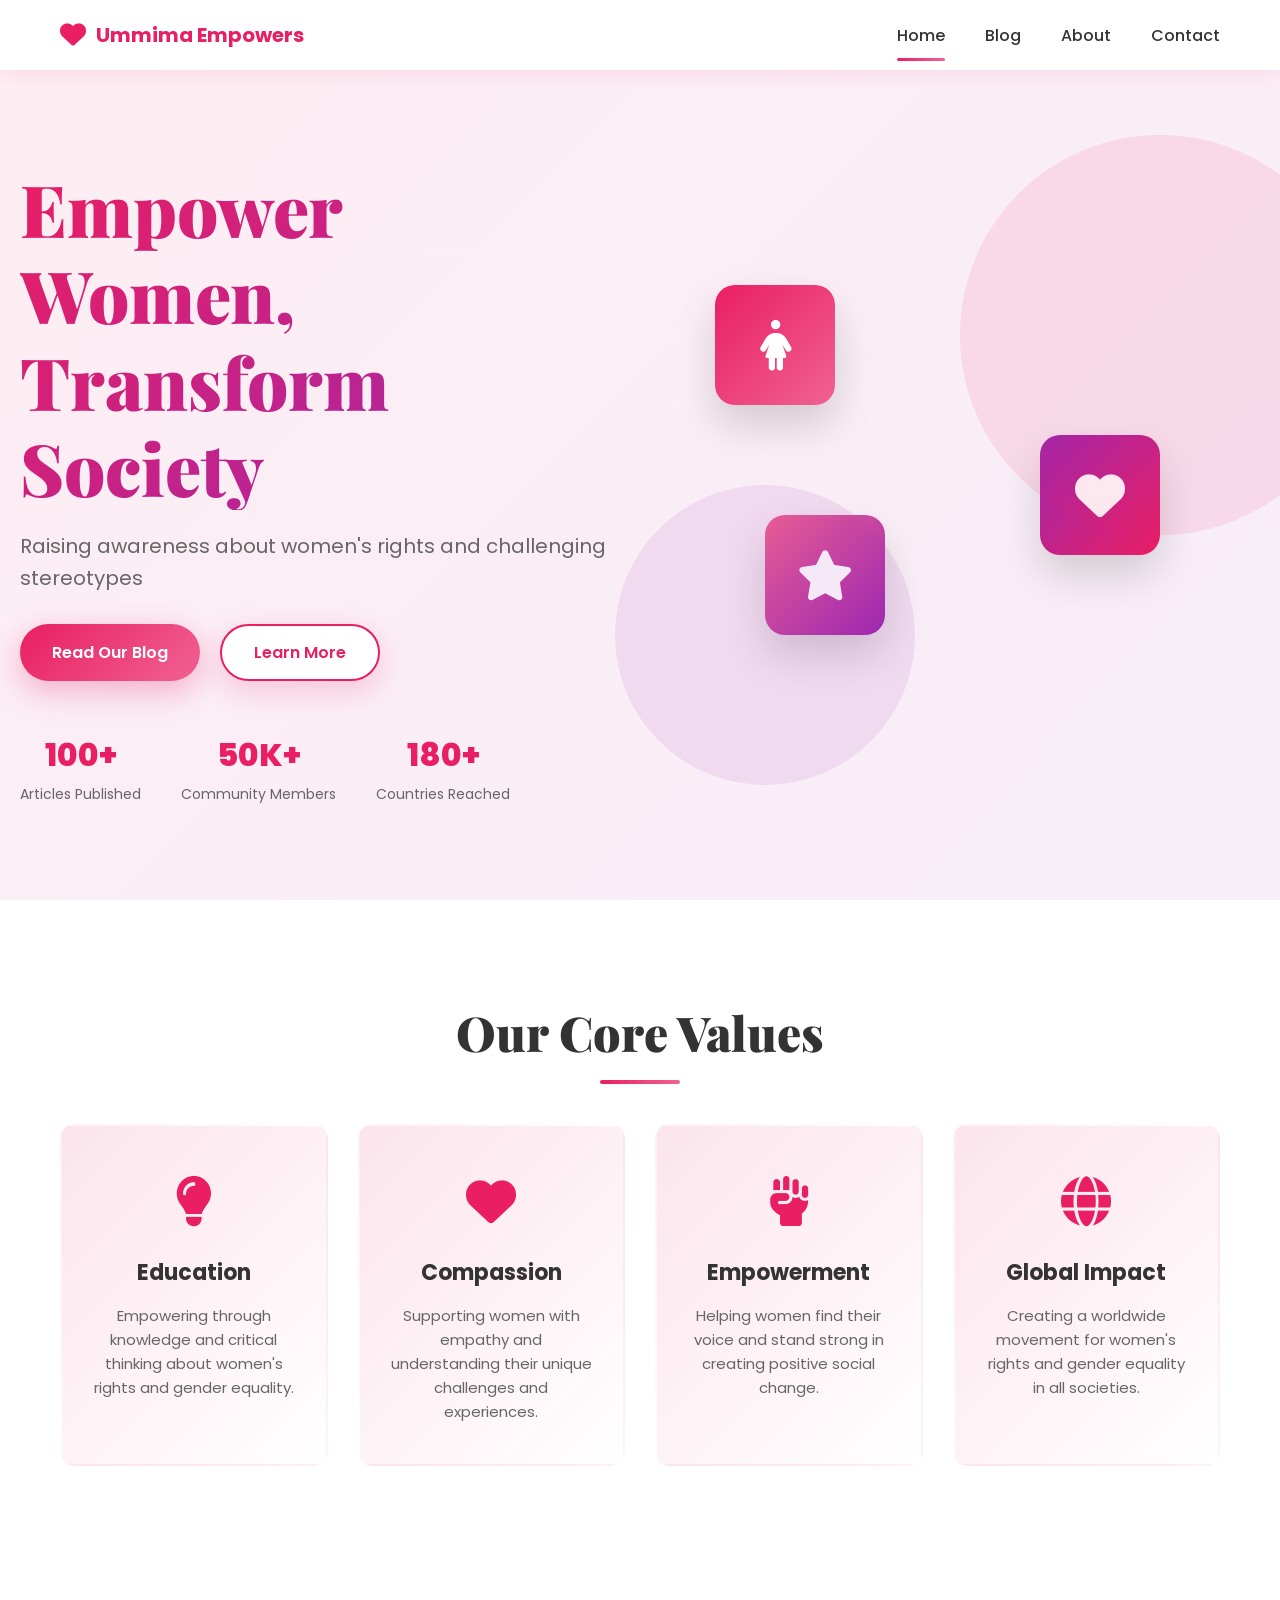
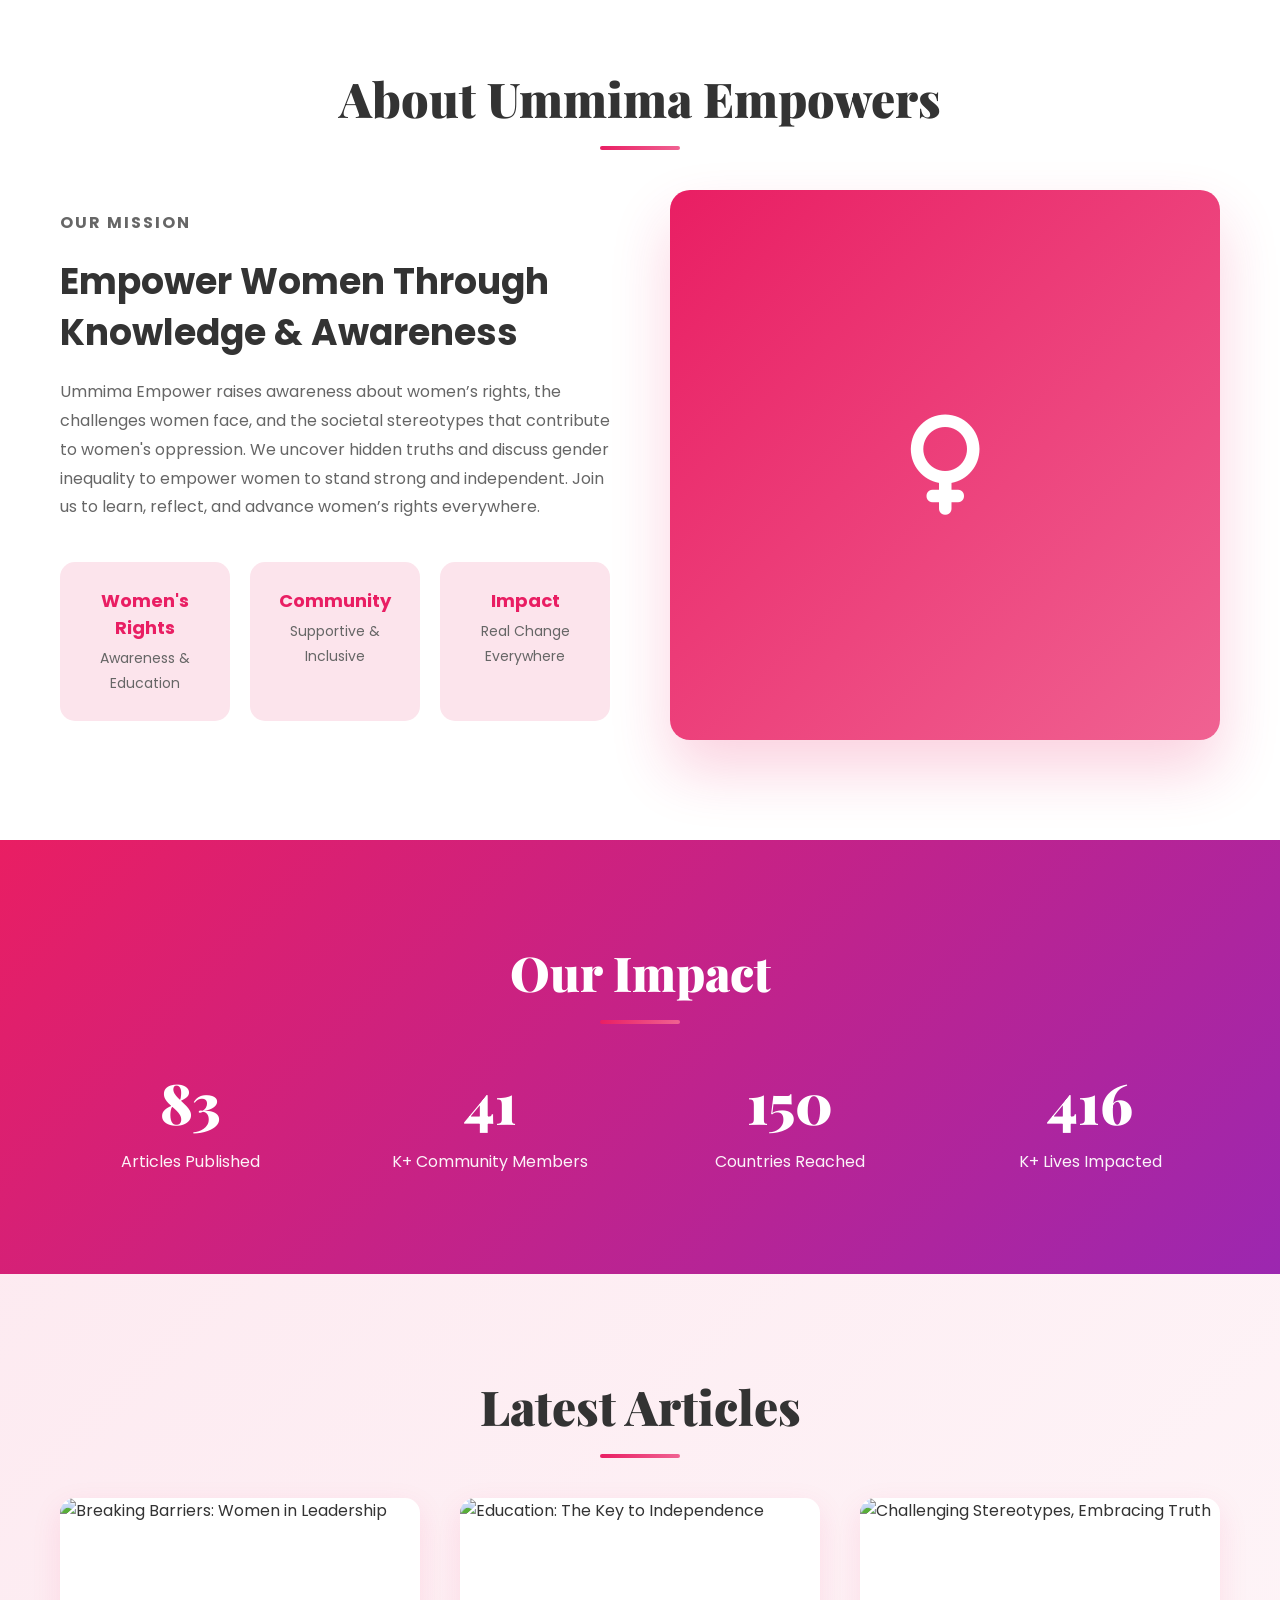
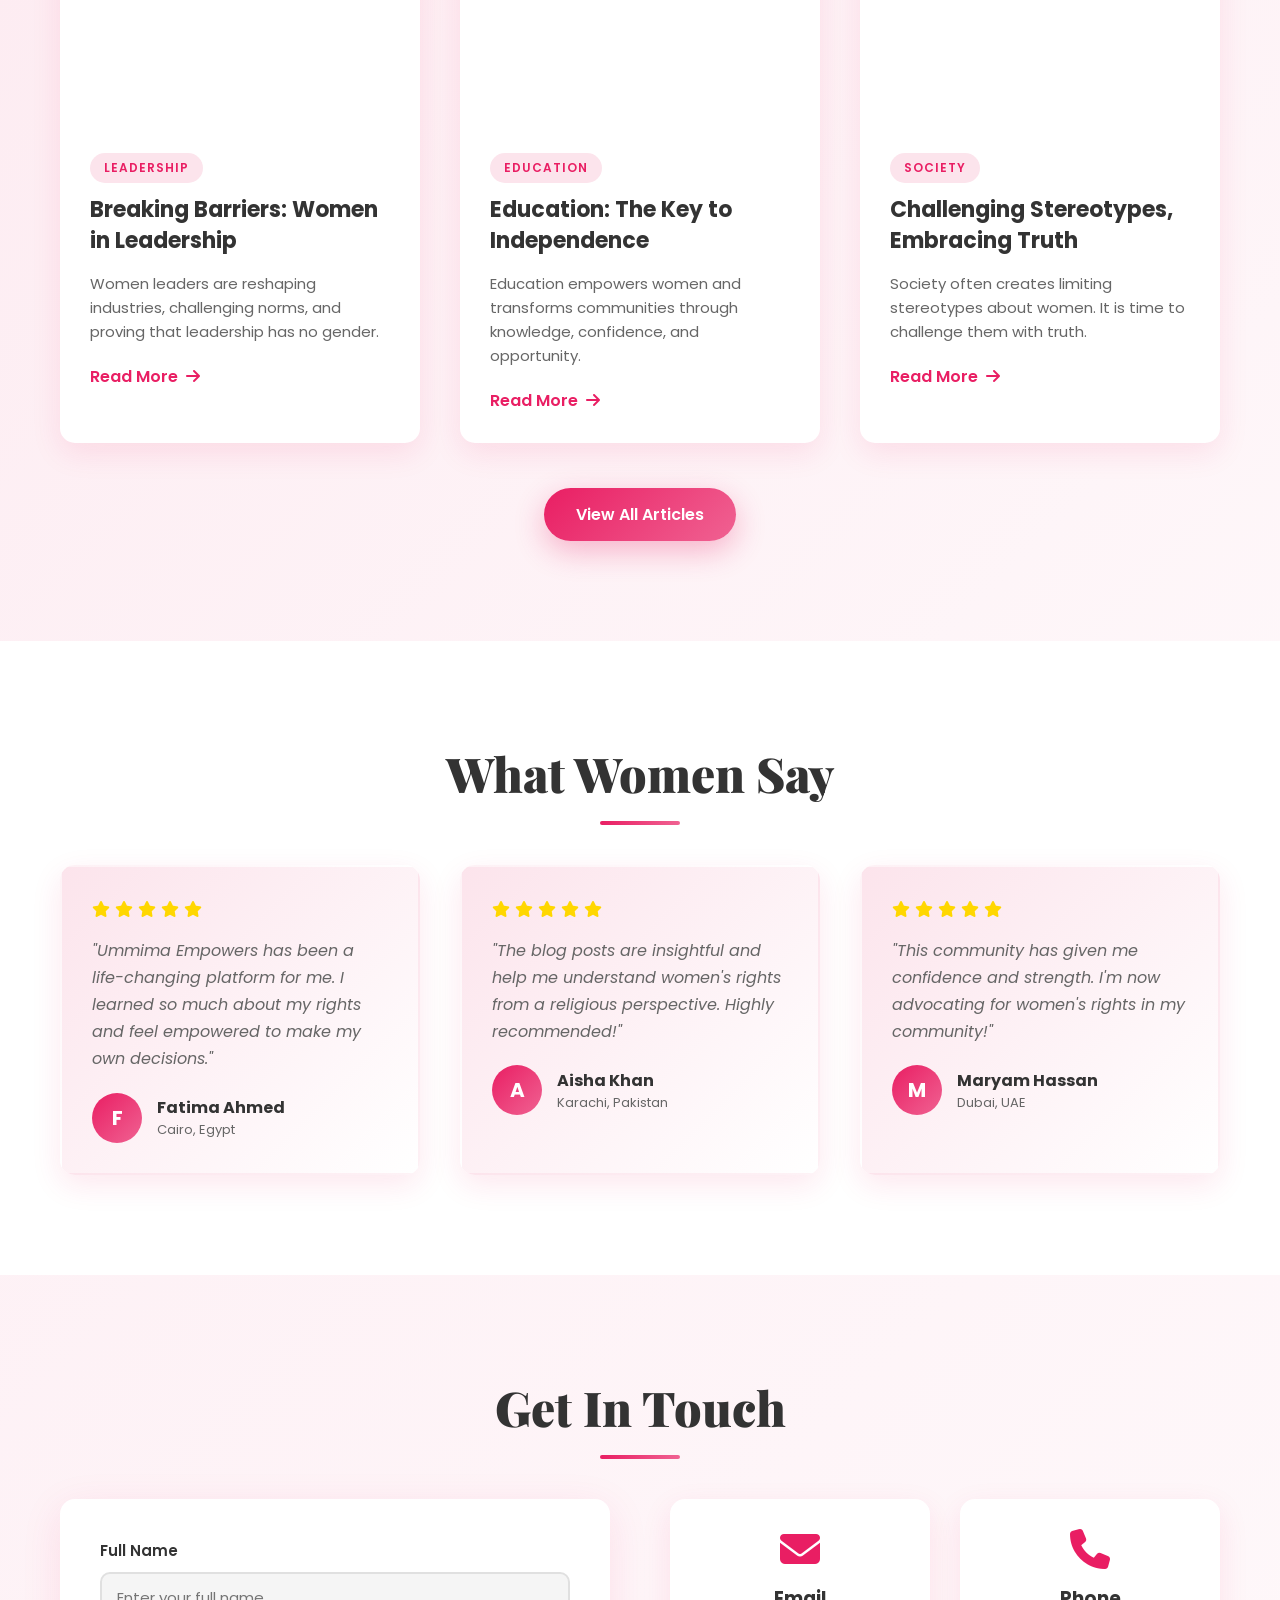
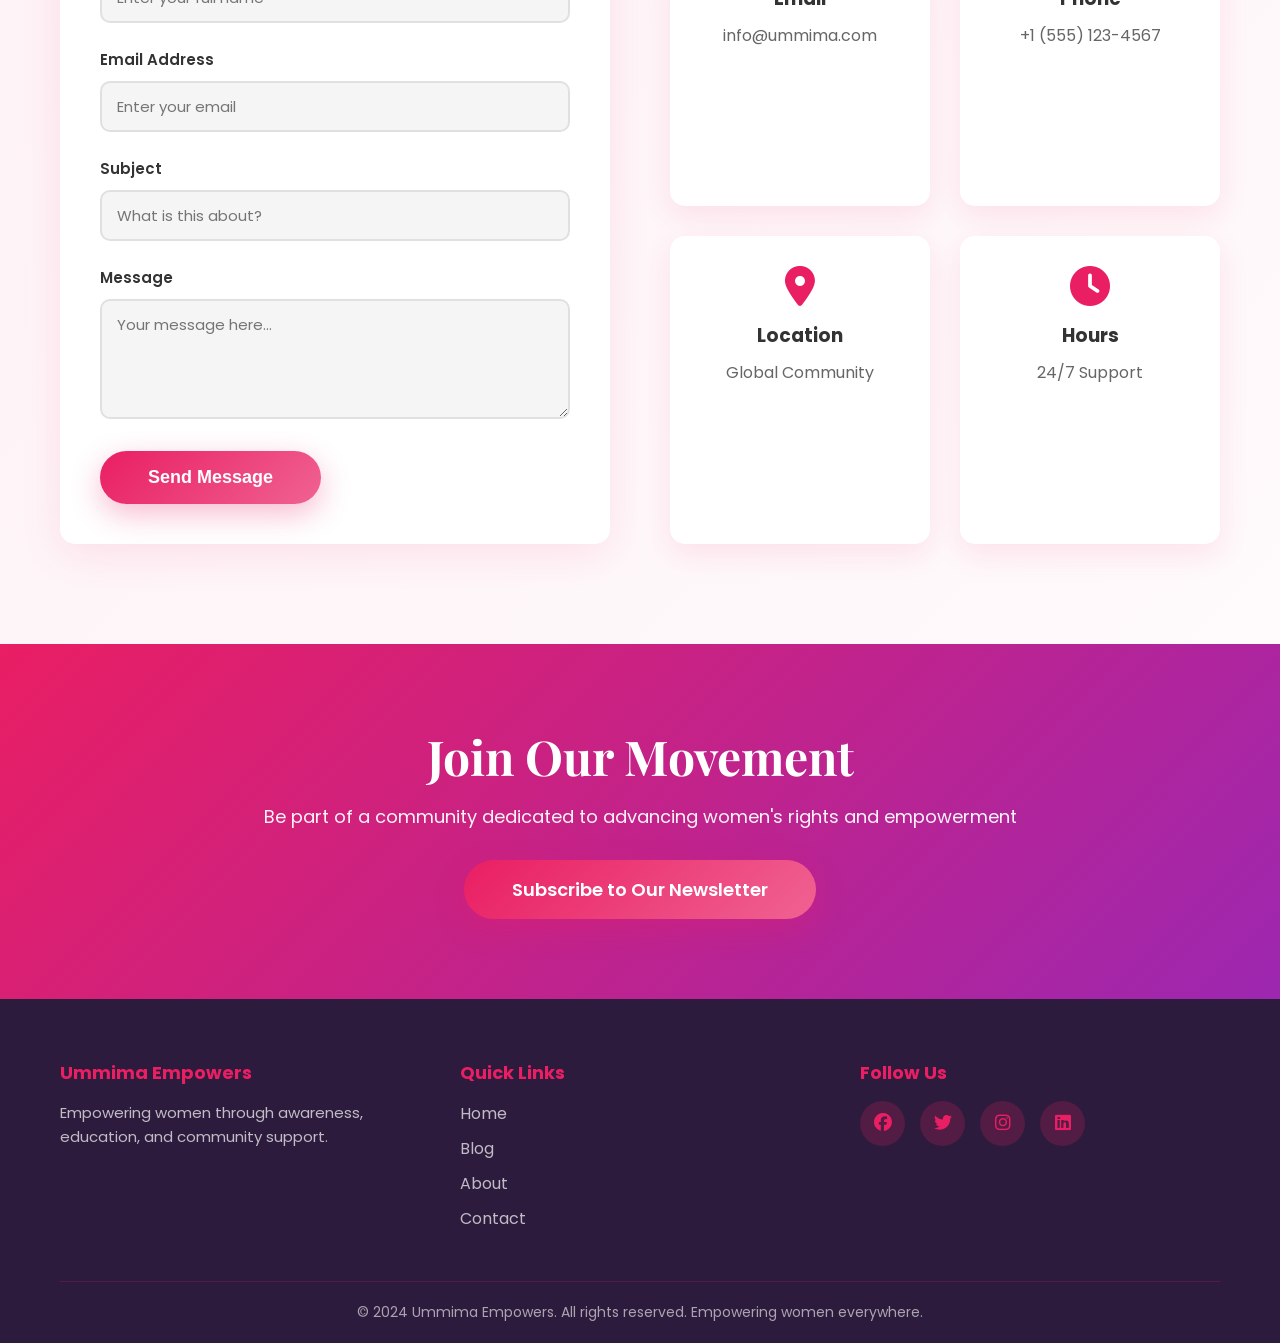
==== commit 8e4b39eb: "Update index.html" ====
--- a/index.html
+++ b/index.html
@@ -113,8 +113,8 @@
                 <div class="about-text">
                     <p class="highlight-text">Our Mission</p>
                     <h3>Empower Women Through Knowledge & Awareness</h3>
-                    <p>Ummima Empowers raises awareness about women's rights as granted by religion and challenges societal stereotypes. We uncover hidden truths and discuss gender inequality to empower women to stand strong and independent.</p>
-                    <p>Join us to learn, reflect, and advance women's rights everywhere.</p>
+                    <p>Ummima Empower raises awareness about women’s rights, the challenges women face, and the societal stereotypes that contribute to women's oppression.
+                        We uncover hidden truths and discuss gender inequality to empower women to stand strong and independent. Join us to learn, reflect, and advance women’s rights everywhere.</p>
 
                     <div class="stats">
                         <div class="stat-item">
--- a/css/styles.css
+++ b/css/styles.css
@@ -1212,4 +1212,39 @@
     .statistics-grid {
         grid-template-columns: 1fr;
     }
-}+}
+
+
+
+
+/* ===== GLOBAL BLOG IMAGE FIXES ===== */
+.article-image img {
+    width: 100%;
+    height: 100%;
+    object-fit: cover;
+    display: block;
+    transition: transform 0.45s ease;
+}
+
+.article-card:hover .article-image img {
+    transform: scale(1.06);
+}
+
+.blog-loading,
+.blog-empty,
+.blog-error {
+    grid-column: 1 / -1;
+}
+
+.home-blog-button {
+    text-align: center;
+    margin-top: 45px;
+}
+
+.logo,
+.logo:hover,
+.logo:focus,
+.logo:active,
+.logo:visited {
+    text-decoration: none !important;
+}
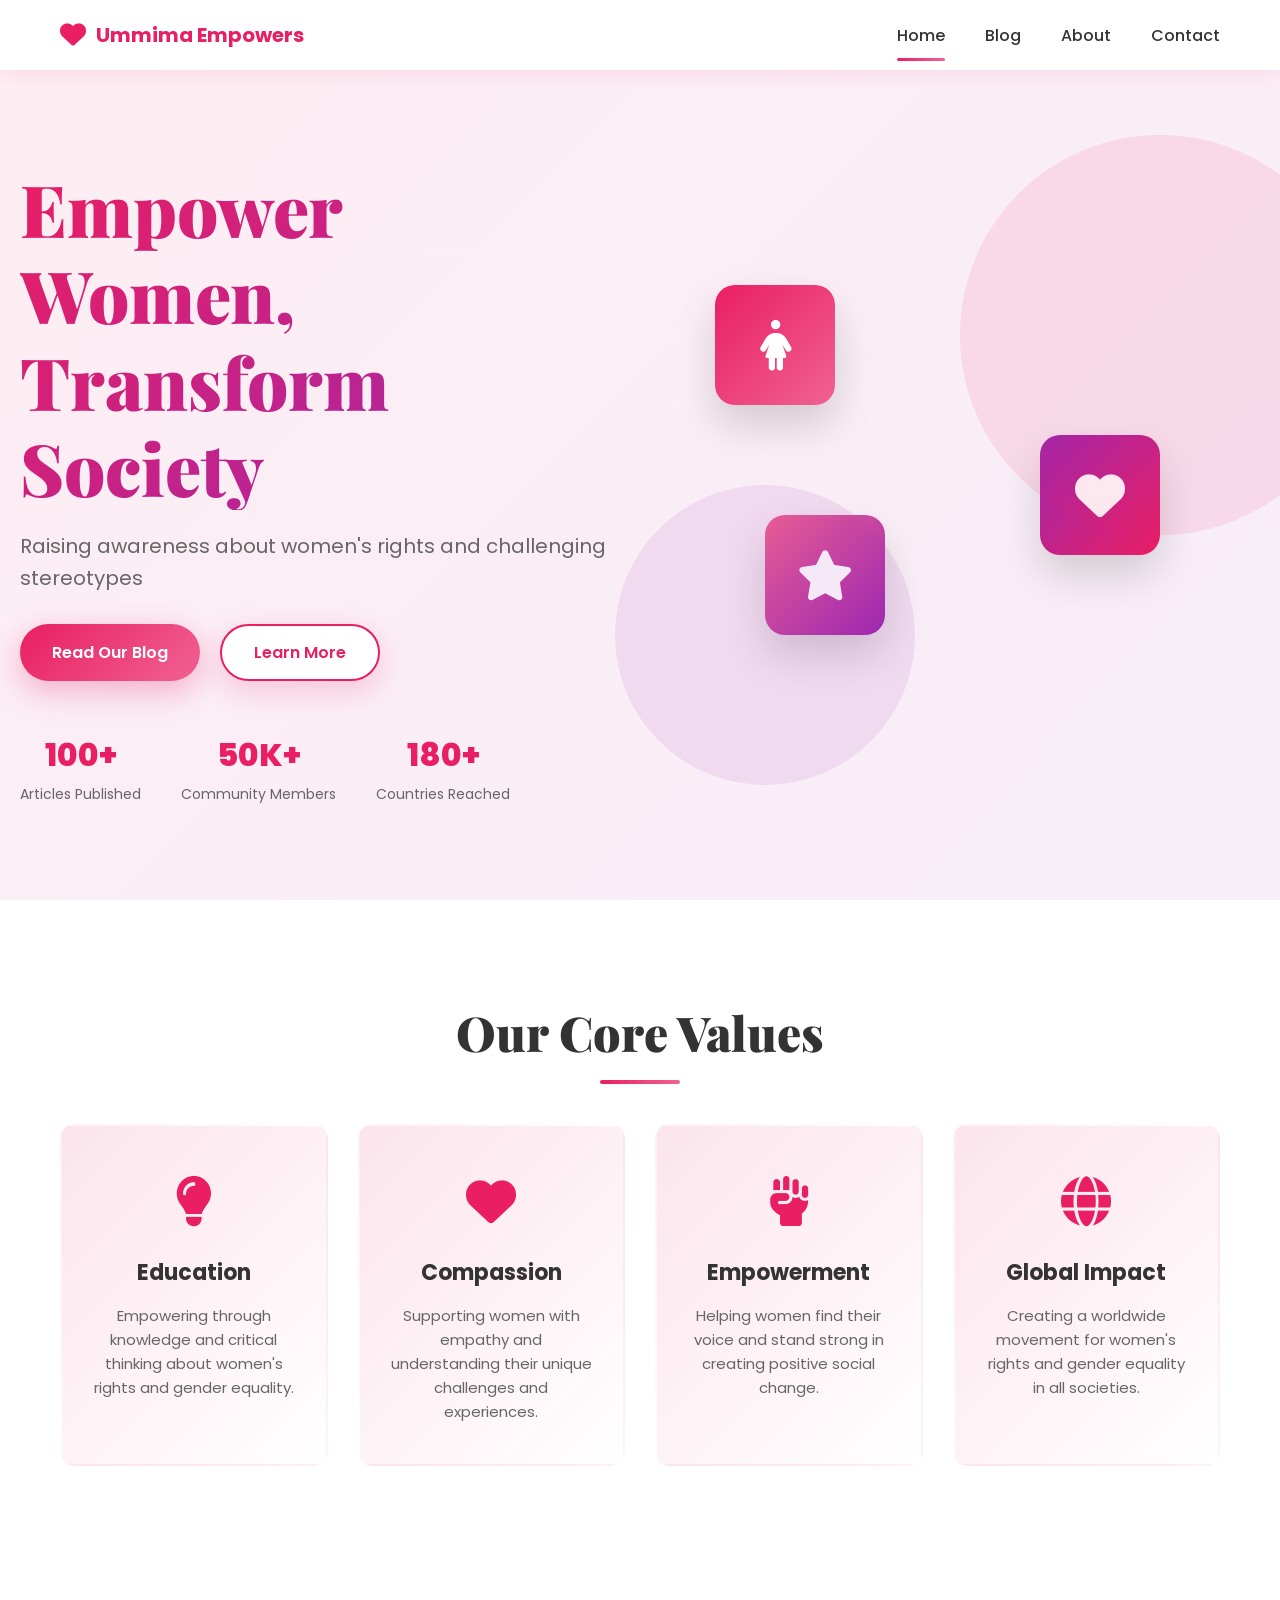
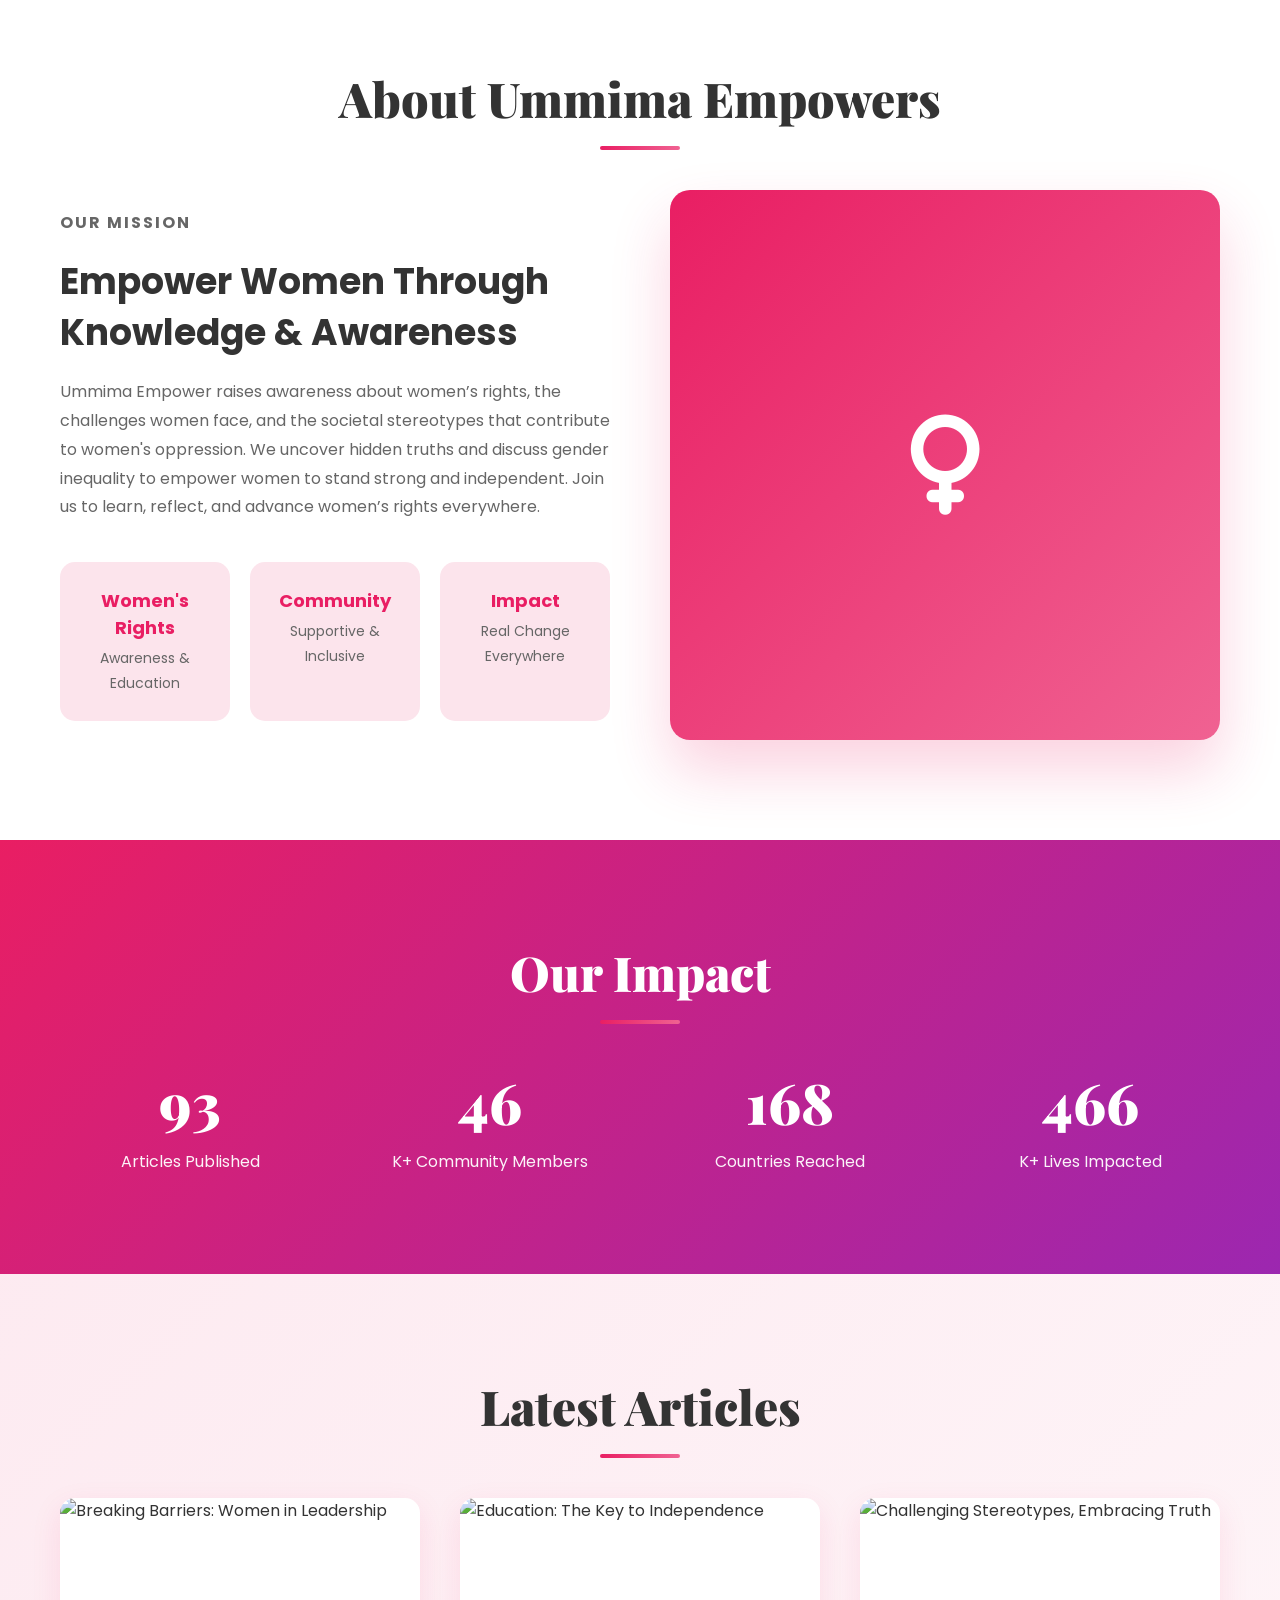
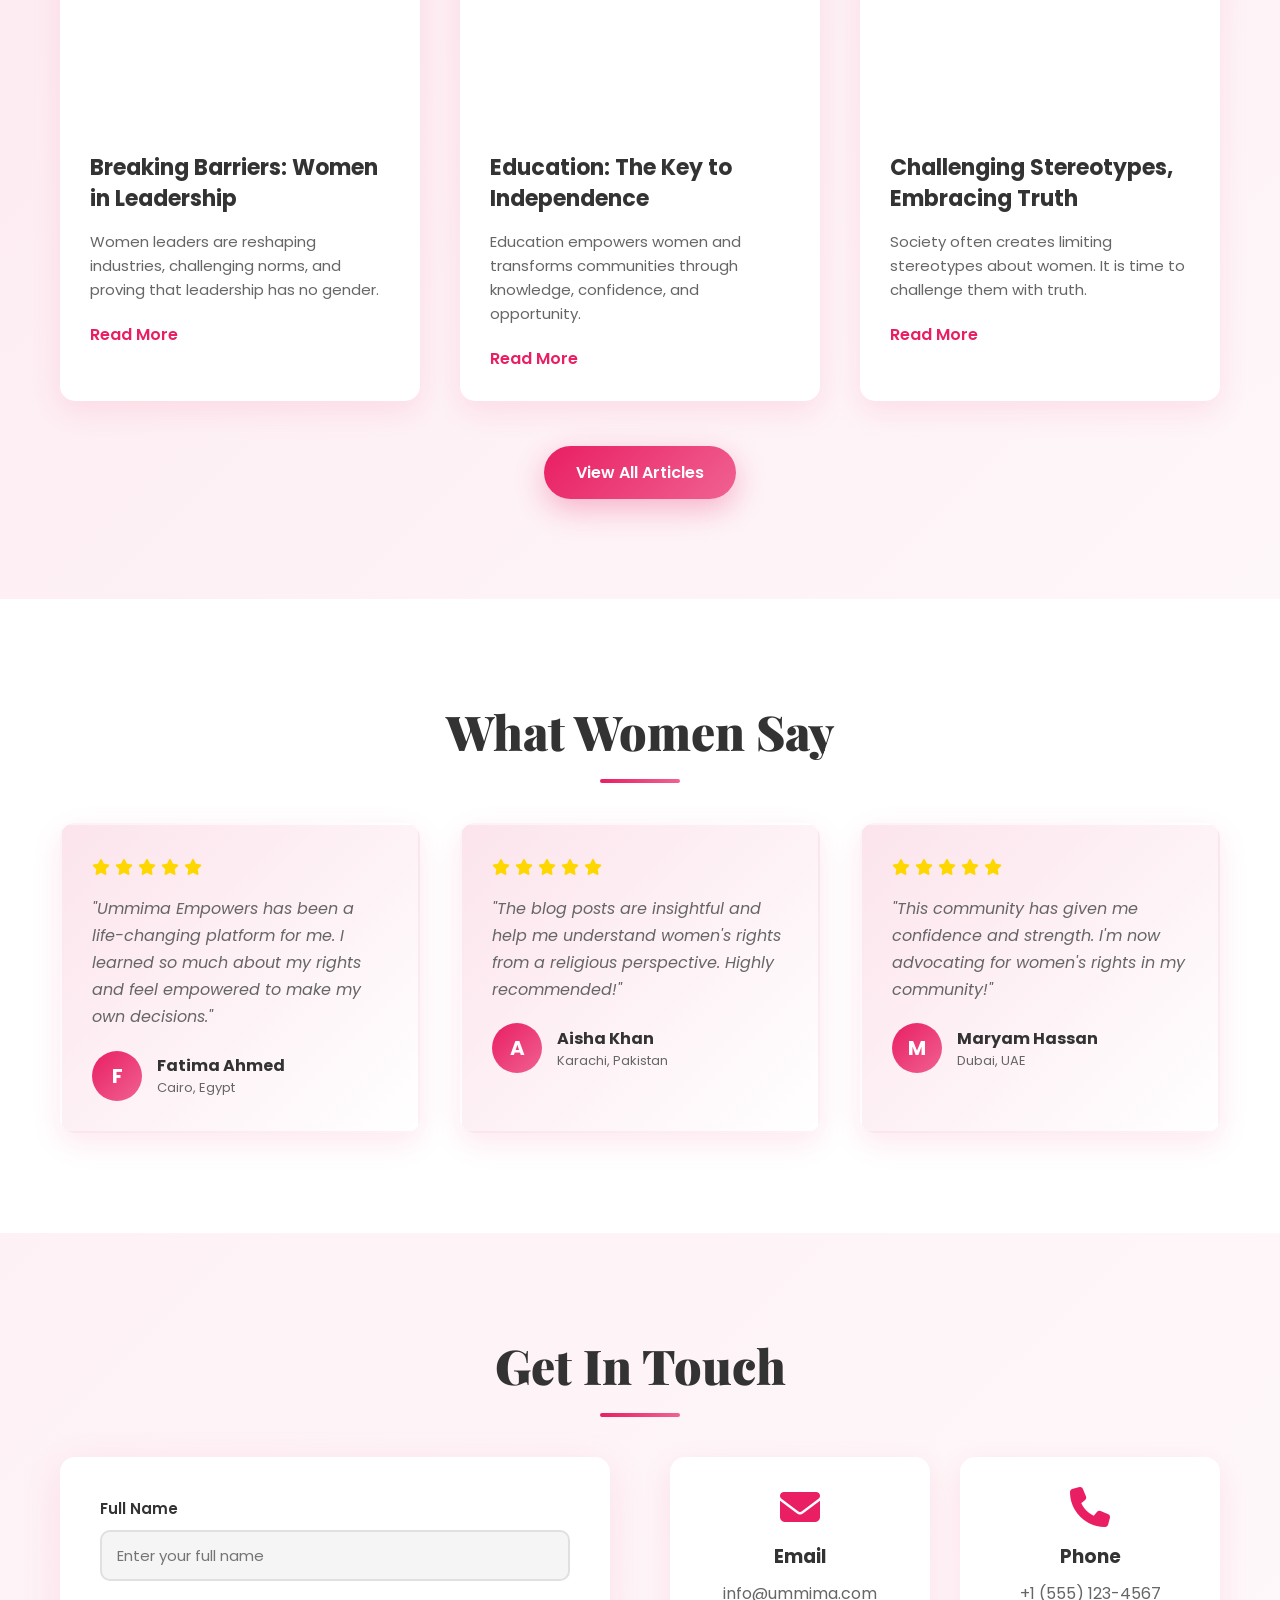
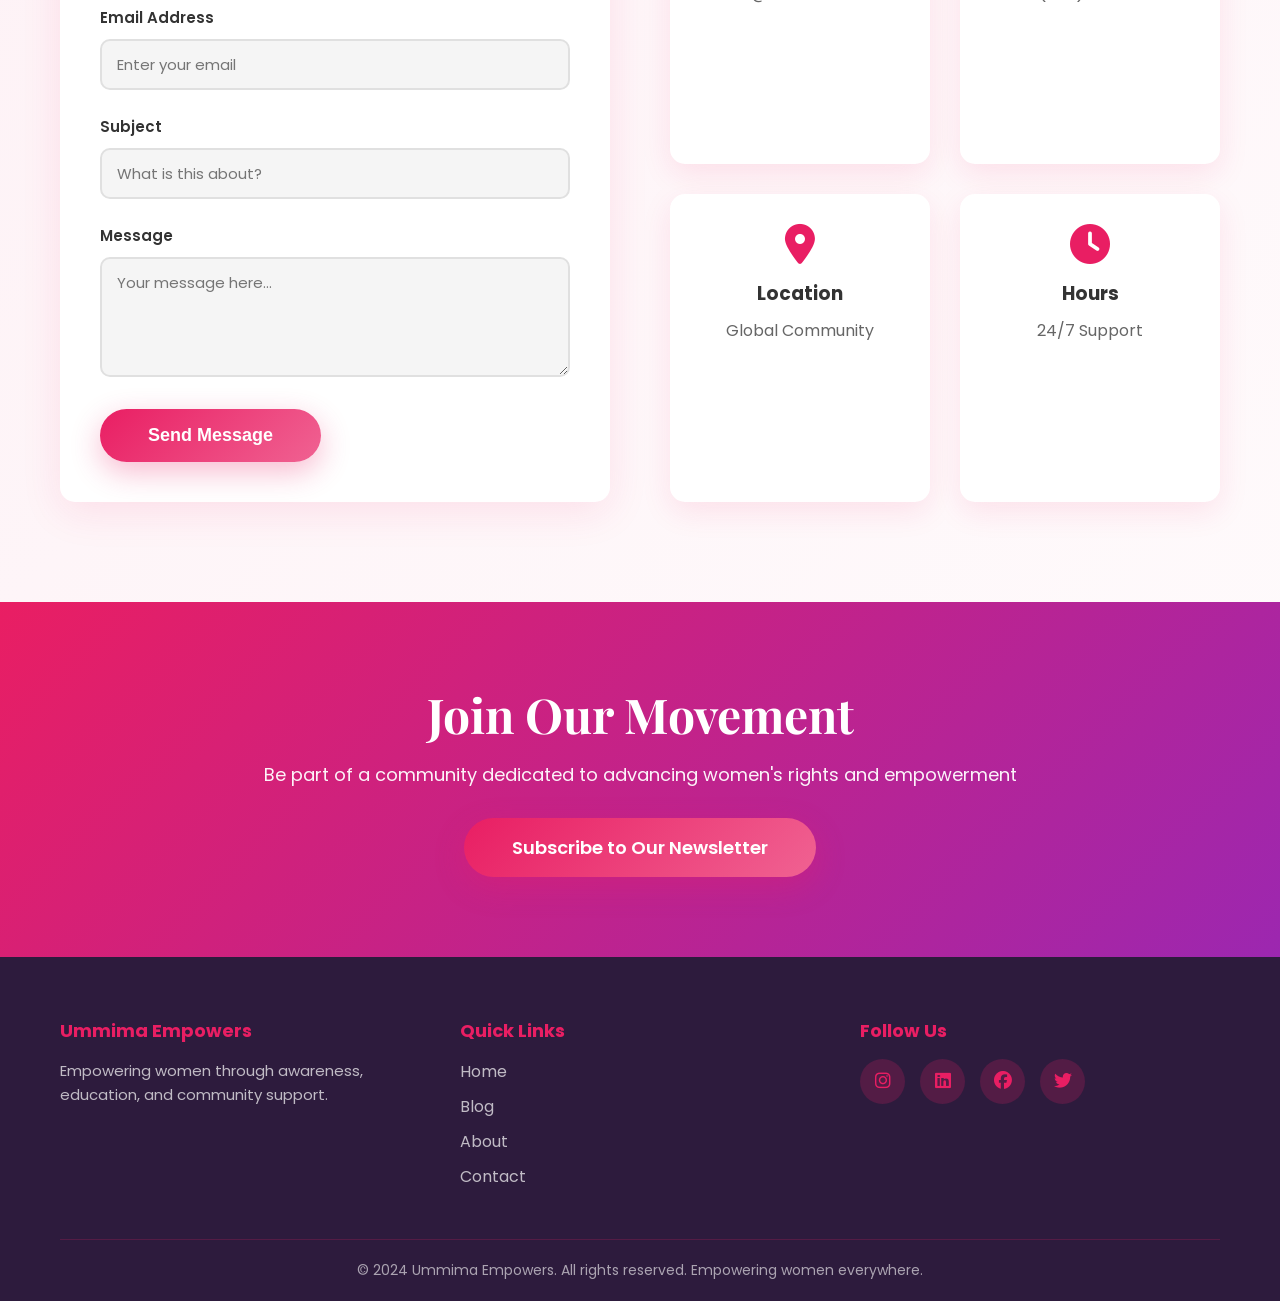
==== commit 818879e0: "Update index.html" ====
--- a/index.html
+++ b/index.html
@@ -319,10 +319,11 @@
                 <div class="footer-section">
                     <h4>Follow Us</h4>
                     <div class="social-links">
+                         <a href="https://www.instagram.com/irenic_ummehhh/?hl=en" class="social-link"><i class="fab fa-instagram"></i></a>
+                        <a href="https://www.linkedin.com/in/ummima-mushtaq-968572417/" class="social-link"><i class="fab fa-linkedin"></i></a>
                         <a href="#" class="social-link"><i class="fab fa-facebook"></i></a>
                         <a href="#" class="social-link"><i class="fab fa-twitter"></i></a>
-                        <a href="#" class="social-link"><i class="fab fa-instagram"></i></a>
-                        <a href="#" class="social-link"><i class="fab fa-linkedin"></i></a>
+                       
                     </div>
                 </div>
             </div>
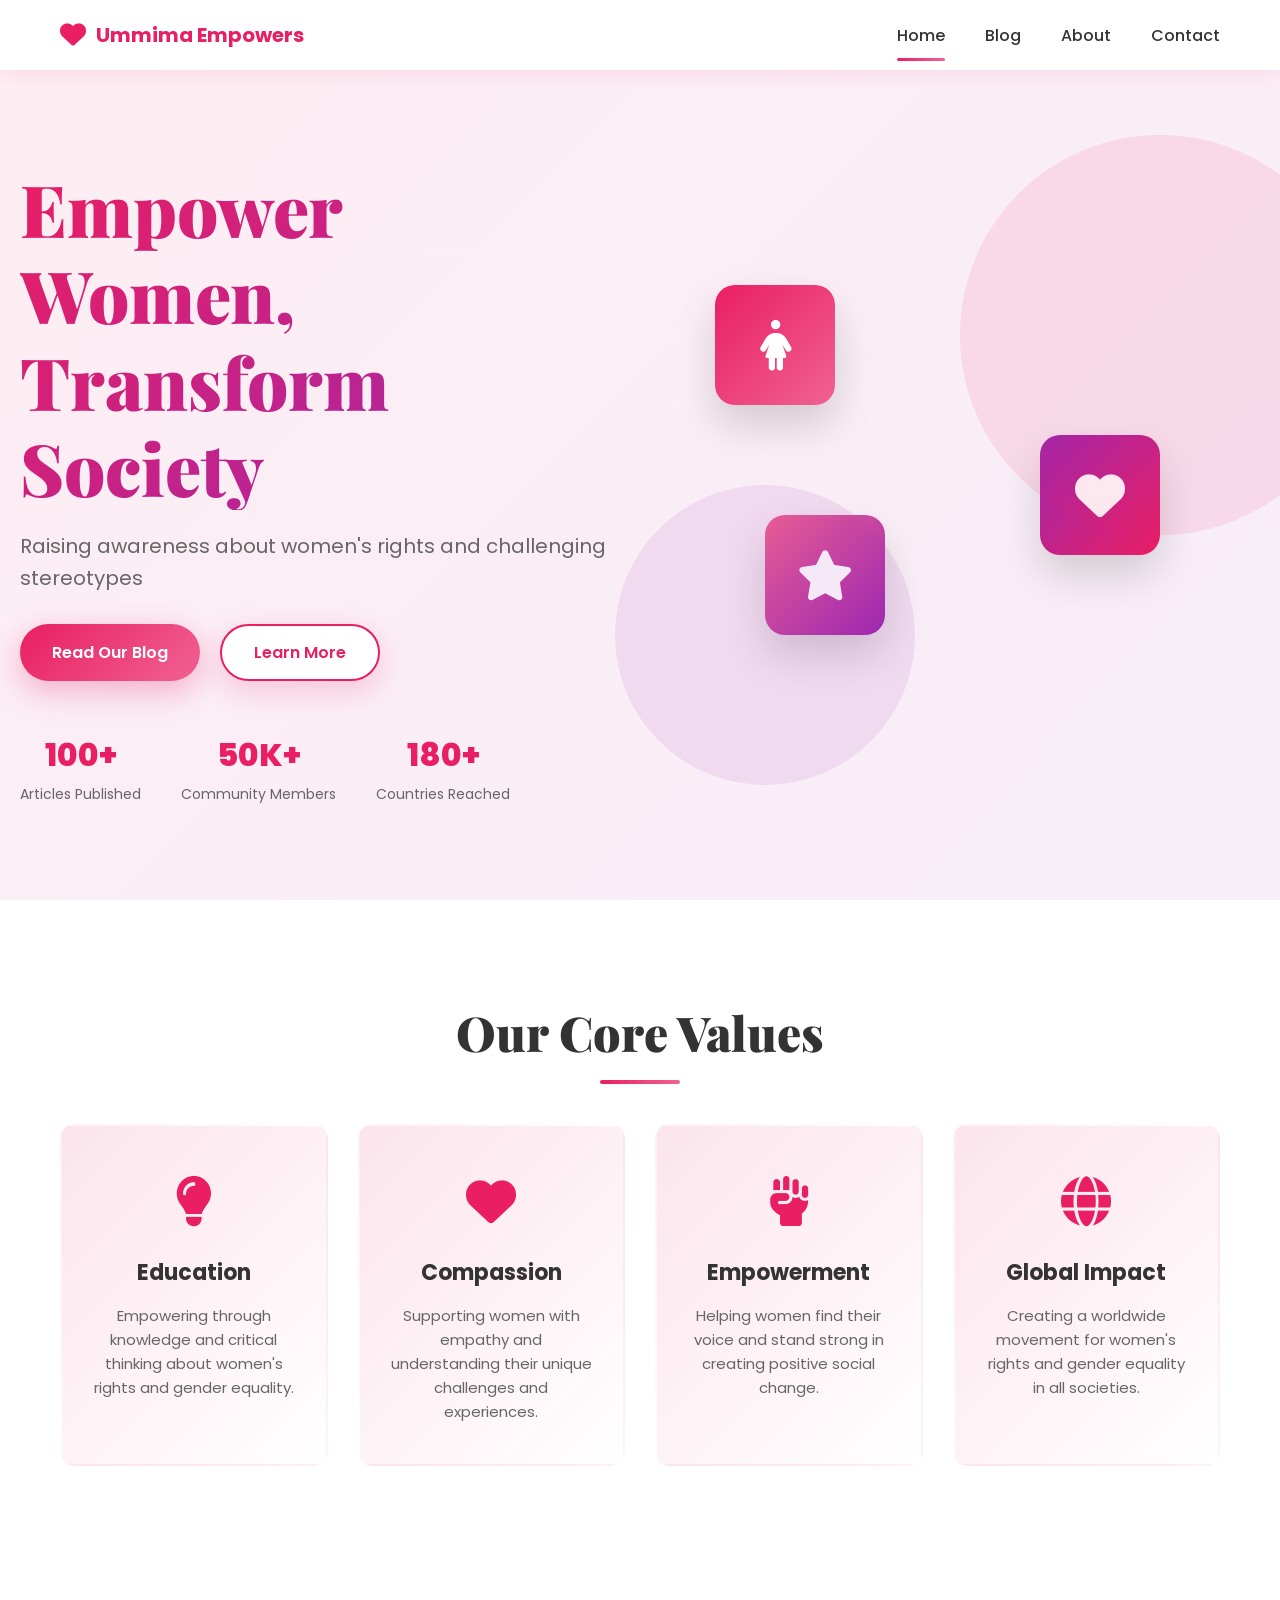
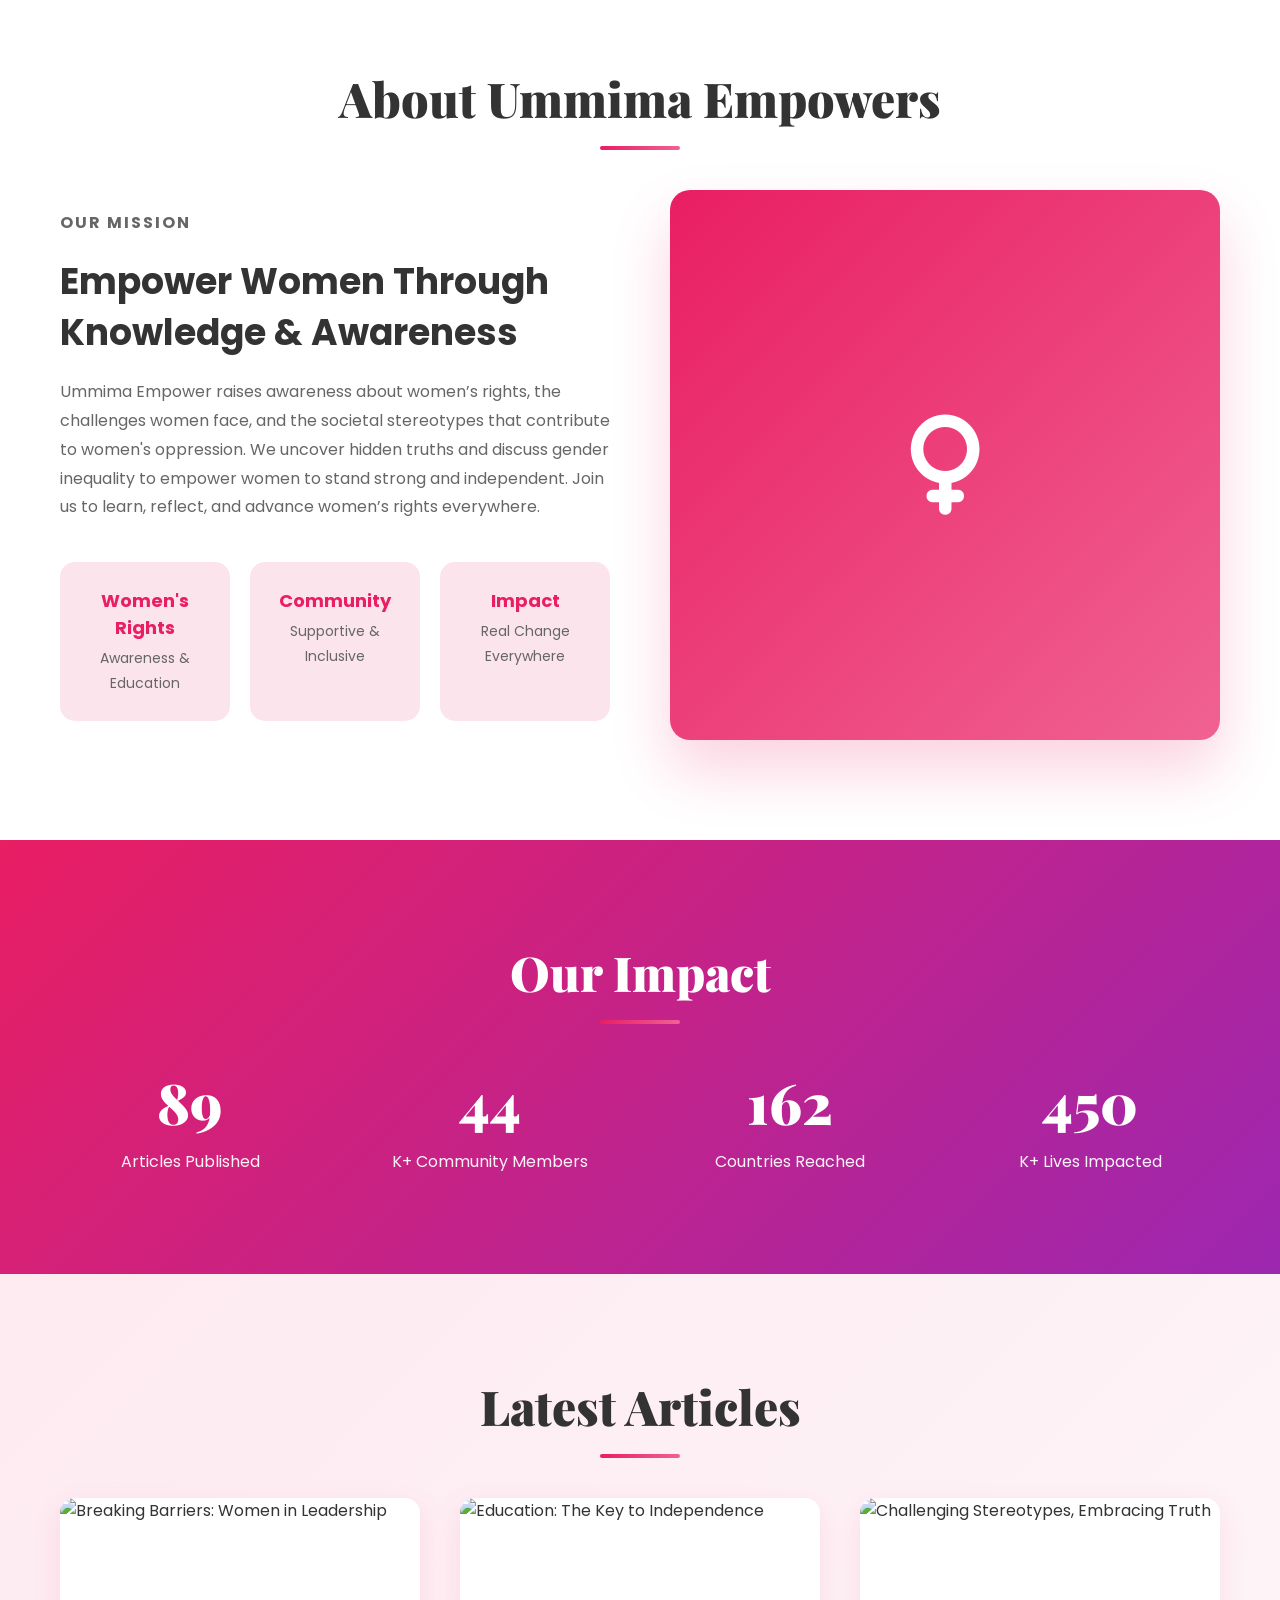
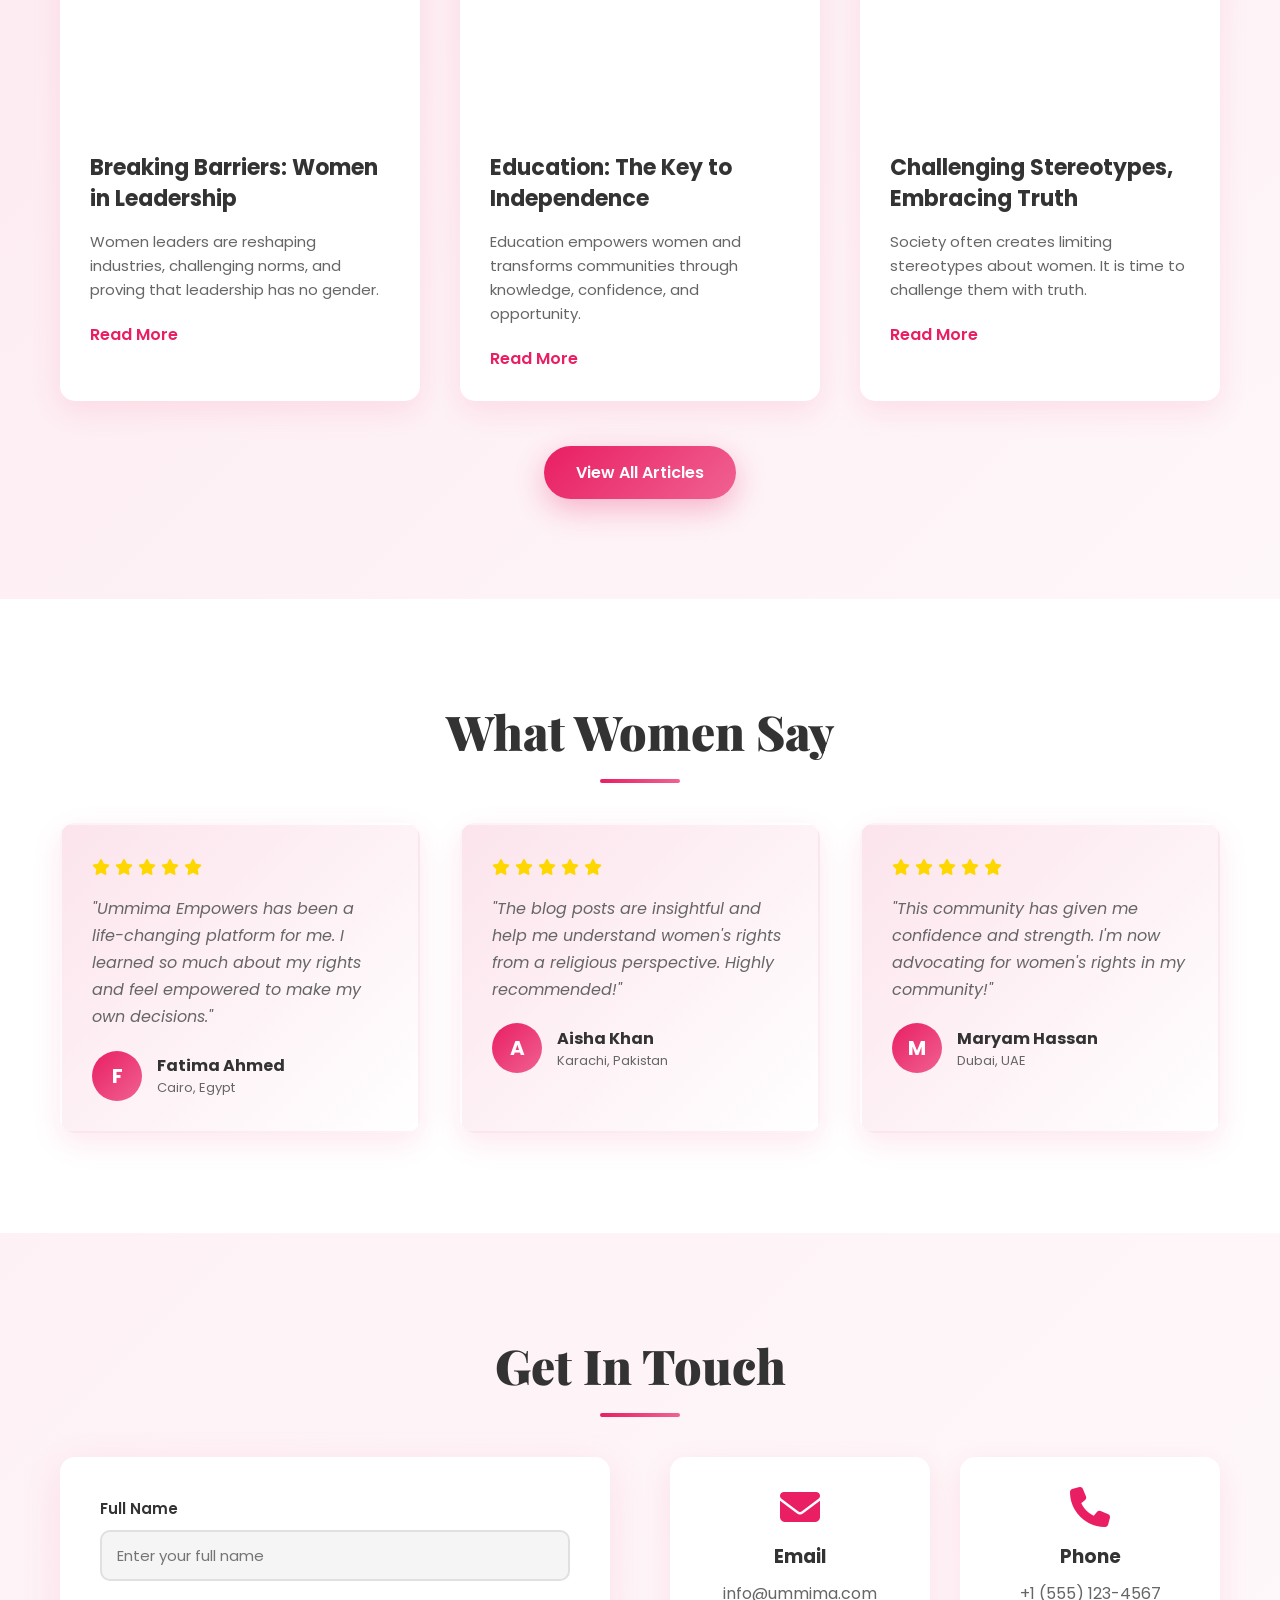
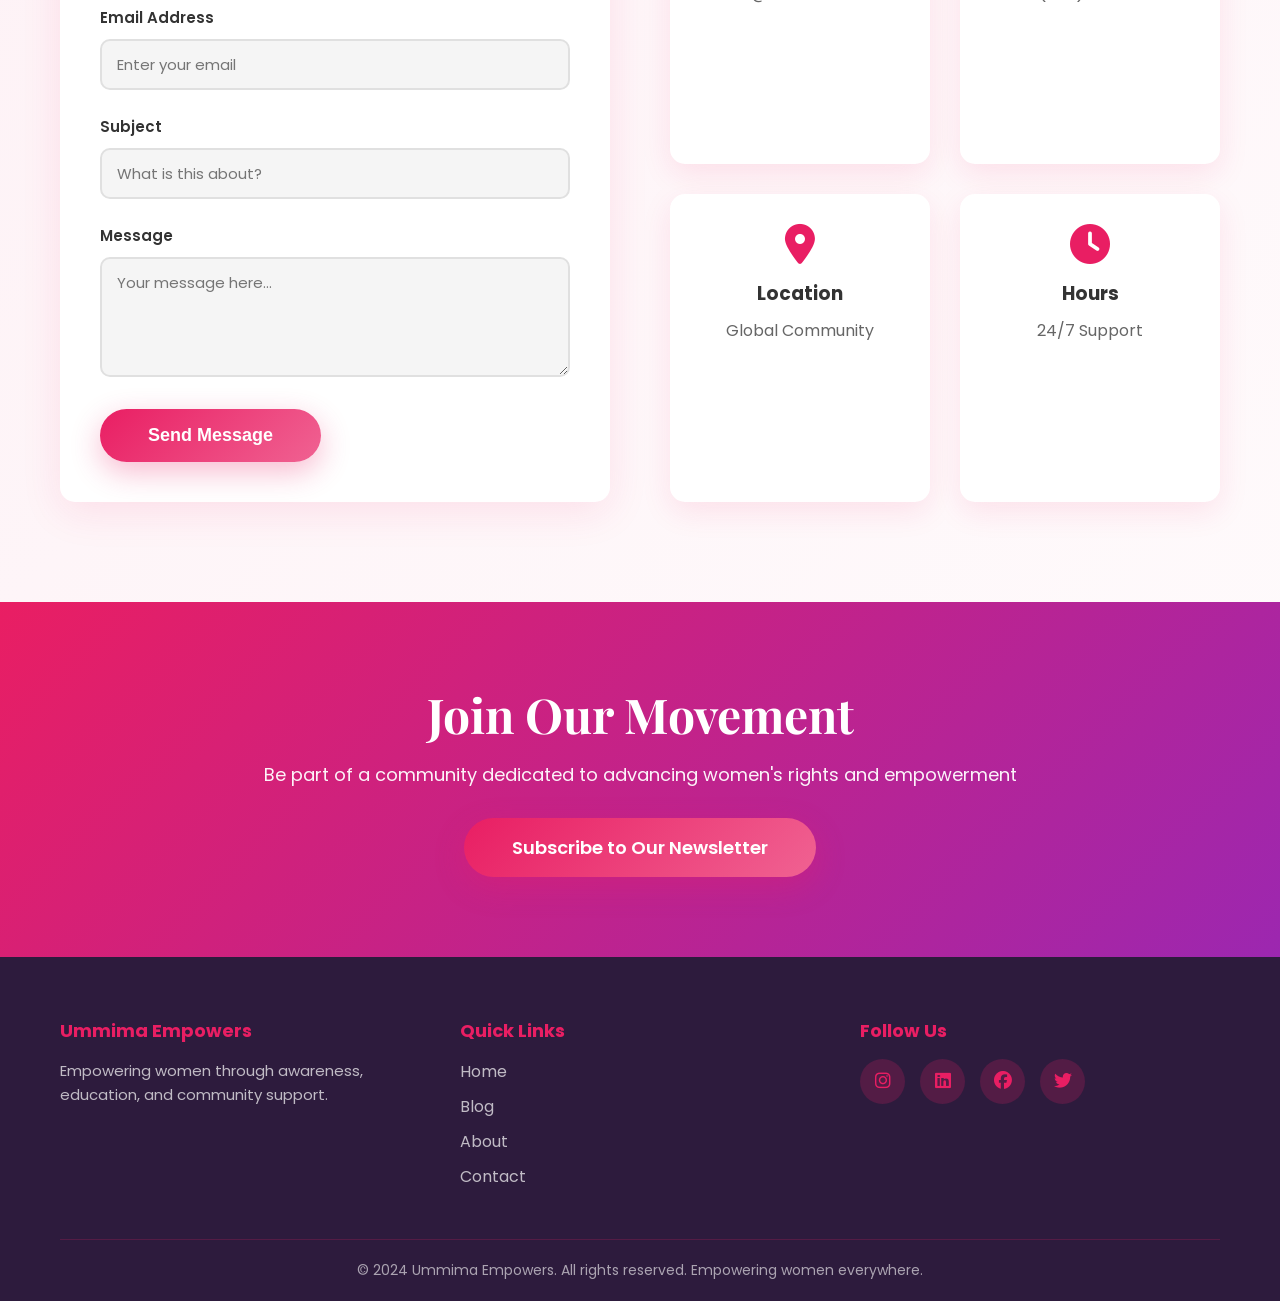
==== commit 6d4dd668: "Update index.html" ====
--- a/index.html
+++ b/index.html
@@ -319,8 +319,19 @@
                 <div class="footer-section">
                     <h4>Follow Us</h4>
                     <div class="social-links">
-                         <a href="https://www.instagram.com/irenic_ummehhh/?hl=en" class="social-link"><i class="fab fa-instagram"></i></a>
-                        <a href="https://www.linkedin.com/in/ummima-mushtaq-968572417/" class="social-link"><i class="fab fa-linkedin"></i></a>
+                        <a href="https://www.instagram.com/irenic_ummehhh/?hl=en"
+   class="social-link"
+   target="_blank"
+   rel="noopener noreferrer">
+    <i class="fab fa-instagram"></i>
+</a>
+
+<a href="https://www.linkedin.com/in/ummima-mushtaq-968572417/"
+   class="social-link"
+   target="_blank"
+   rel="noopener noreferrer">
+    <i class="fab fa-linkedin"></i>
+</a>
                         <a href="#" class="social-link"><i class="fab fa-facebook"></i></a>
                         <a href="#" class="social-link"><i class="fab fa-twitter"></i></a>
                        
